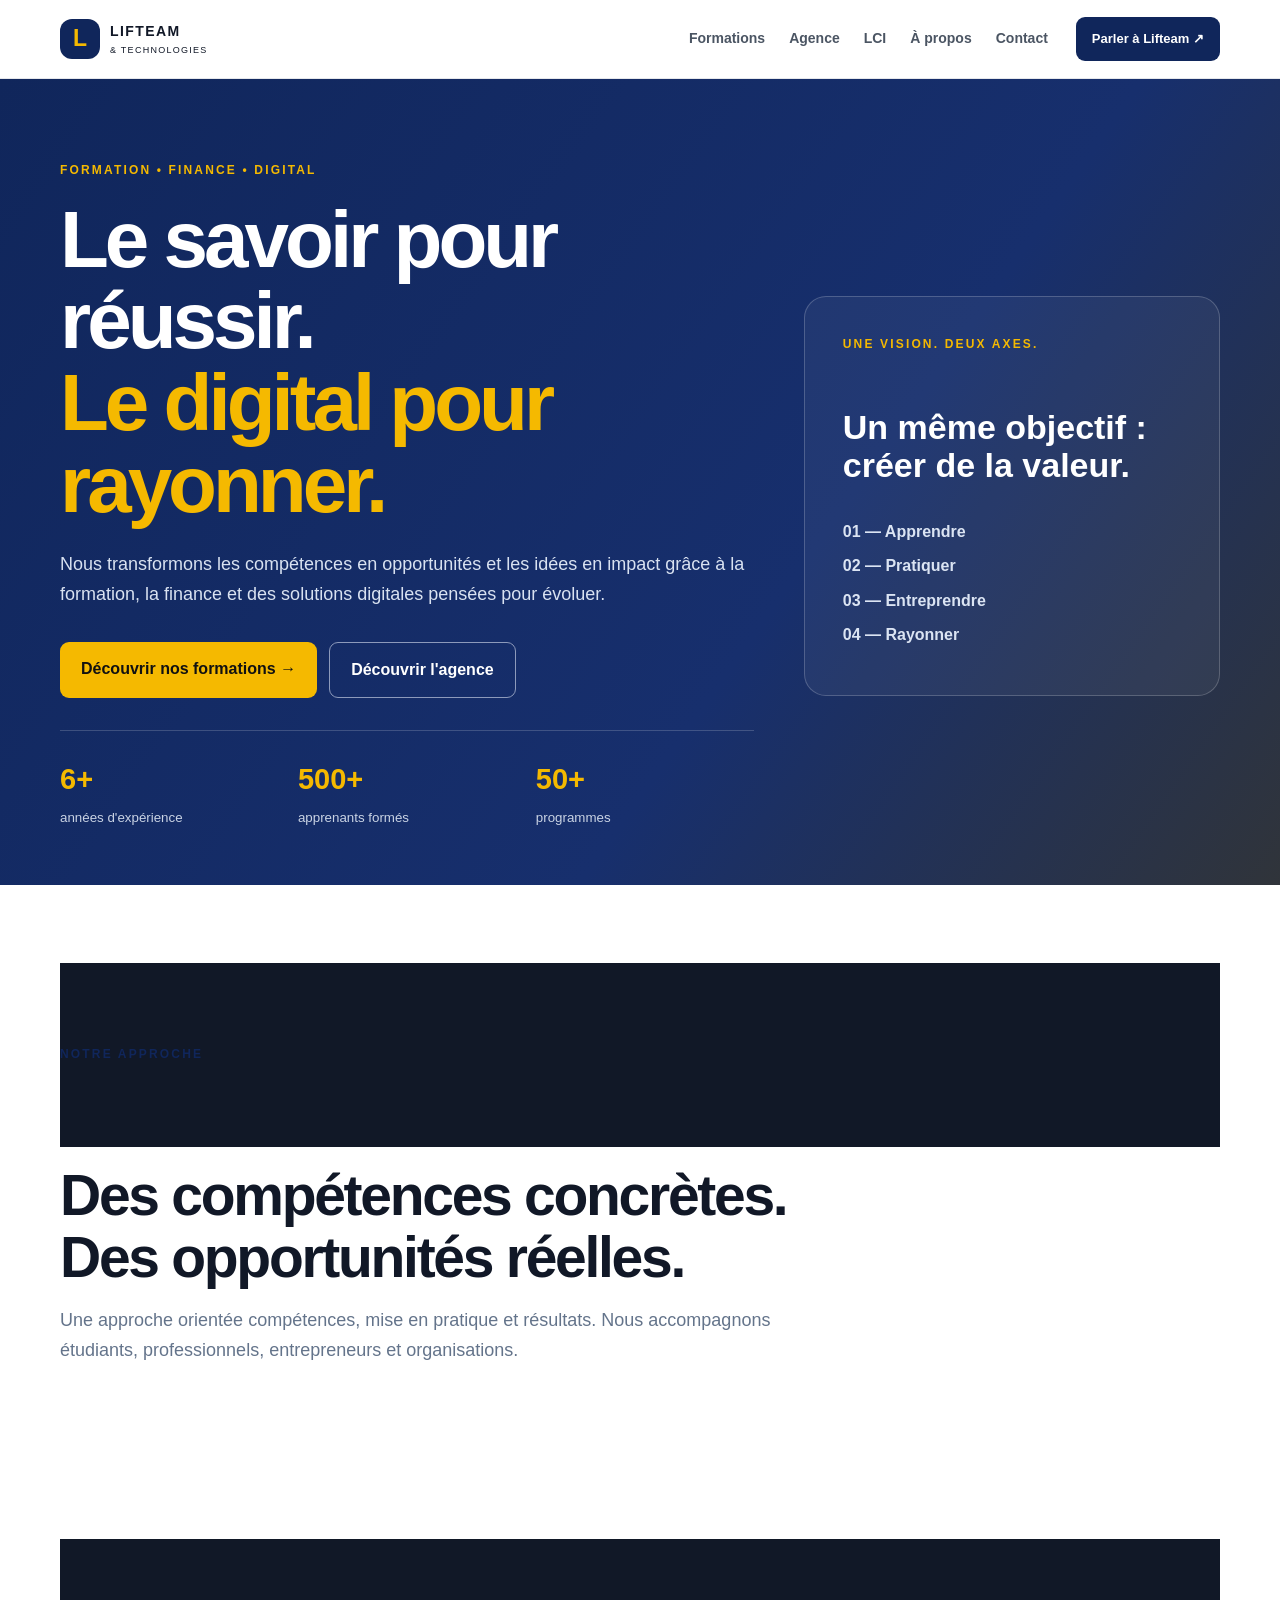
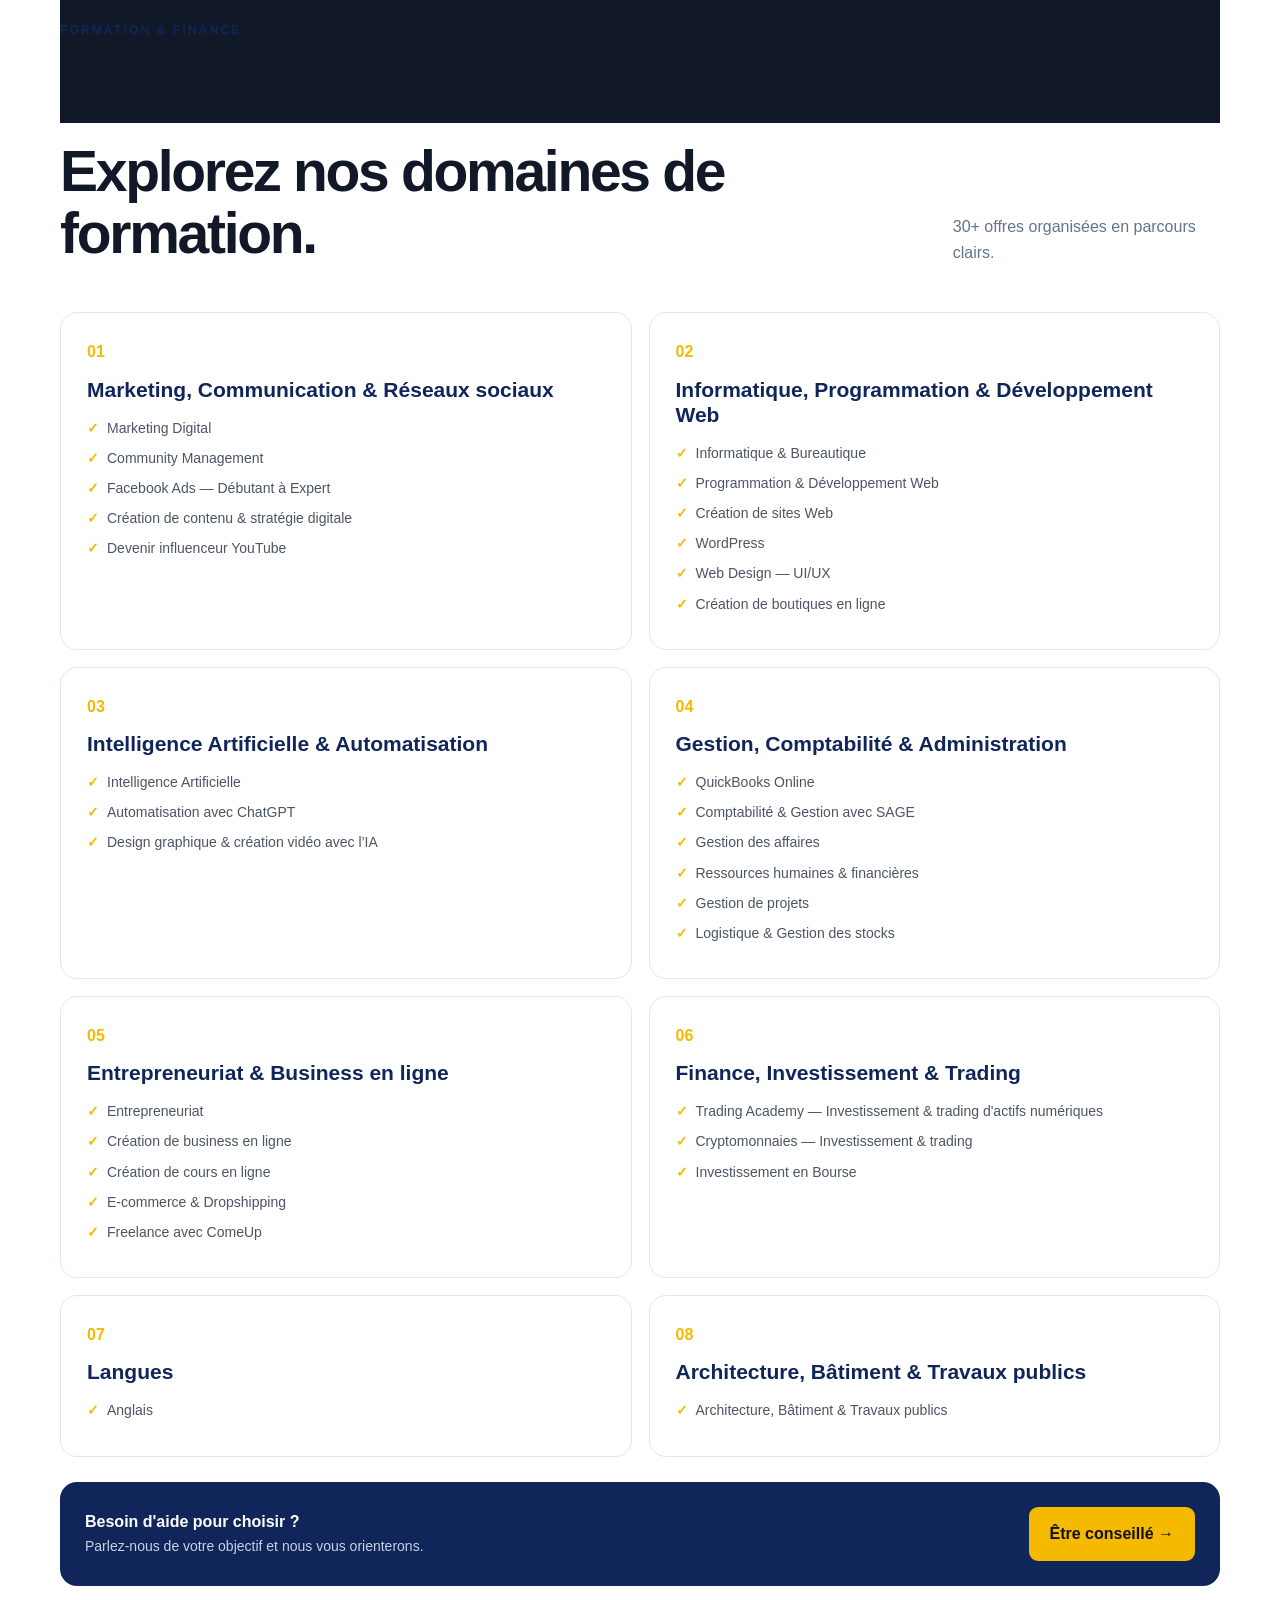
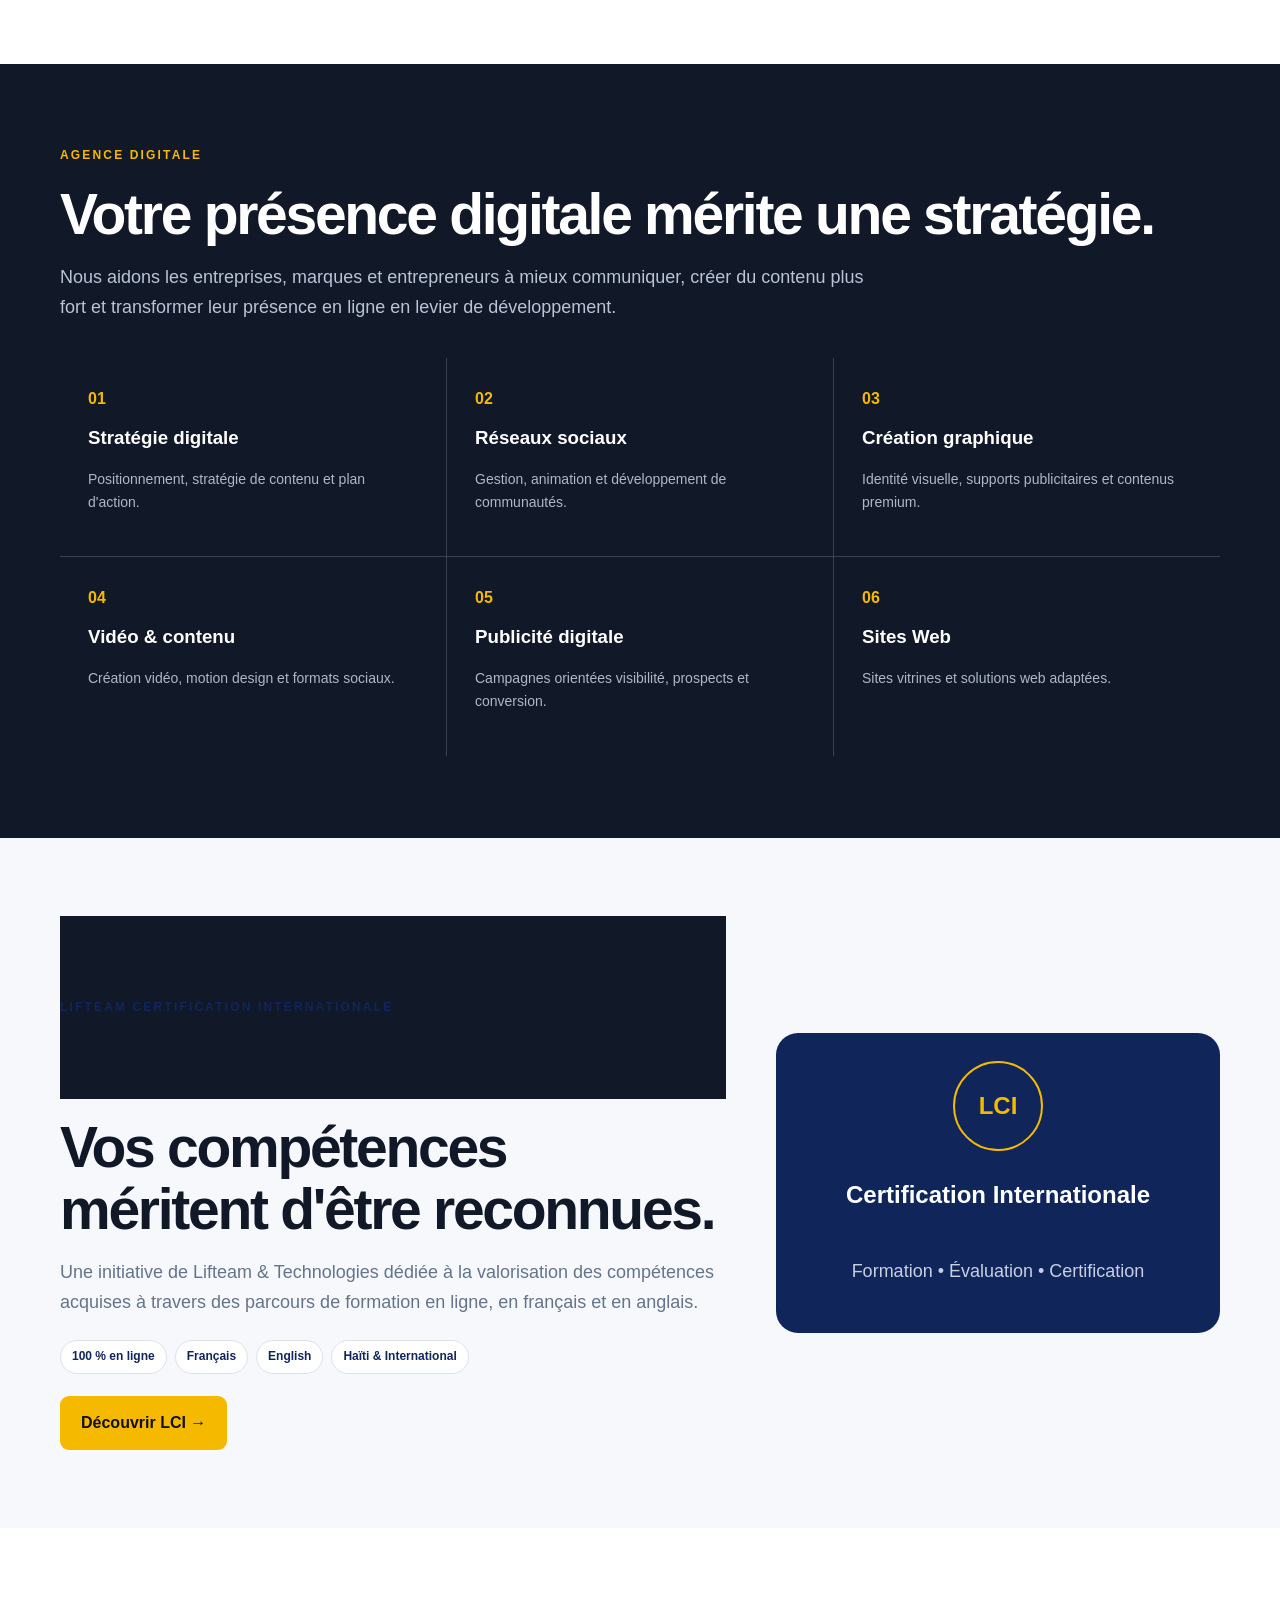
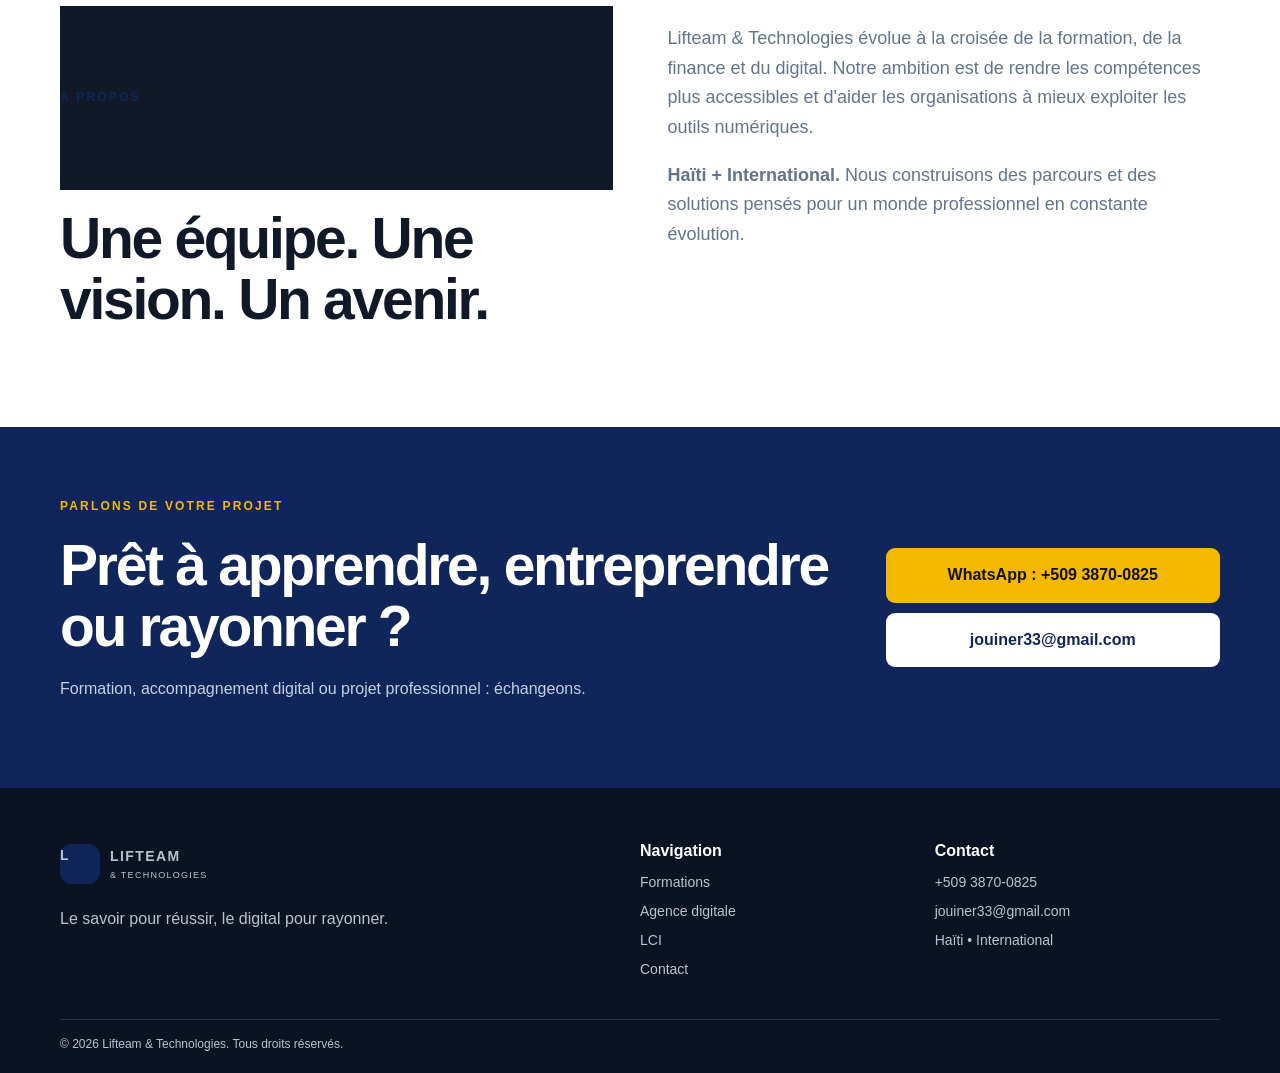
==== index.html @ 8a880126 "Add files via upload" ====
<!doctype html>
<html lang="fr">
<head>
<meta charset="utf-8">
<meta name="viewport" content="width=device-width,initial-scale=1">
<meta name="description" content="Lifteam & Technologies — Formation, Finance et Solutions digitales.">
<title>Lifteam & Technologies | Formation • Finance • Digital</title>
<link rel="stylesheet" href="style.css">
</head>
<body>
<header class="header"><div class="nav wrap">
<a class="brand" href="#home"><span class="logo">L</span><span><b>LIFTEAM</b><small>& TECHNOLOGIES</small></span></a>
<button class="menu" onclick="document.body.classList.toggle('open')">☰</button>
<nav><a href="#formations">Formations</a><a href="#agency">Agence</a><a href="#lci">LCI</a><a href="#about">À propos</a><a href="#contact">Contact</a></nav>
<a class="topbtn" href="https://wa.me/50938700825" target="_blank">Parler à Lifteam ↗</a>
</div></header>

<section id="home" class="hero"><div class="wrap hero-grid">
<div><div class="eyebrow">FORMATION • FINANCE • DIGITAL</div>
<h1>Le savoir pour réussir.<br><span>Le digital pour rayonner.</span></h1>
<p class="lead">Nous transformons les compétences en opportunités et les idées en impact grâce à la formation, la finance et des solutions digitales pensées pour évoluer.</p>
<div class="buttons"><a class="btn gold" href="#formations">Découvrir nos formations →</a><a class="btn outline" href="#agency">Découvrir l'agence</a></div>
<div class="stats"><div><b>6+</b><small>années d'expérience</small></div><div><b>500+</b><small>apprenants formés</small></div><div><b>50+</b><small>programmes</small></div></div>
</div>
<div class="hero-card"><div class="eyebrow">UNE VISION. DEUX AXES.</div><h2>Un même objectif :<br>créer de la valeur.</h2><p>01 — Apprendre</p><p>02 — Pratiquer</p><p>03 — Entreprendre</p><p>04 — Rayonner</p></div>
</div></section>

<section class="intro wrap"><div class="eyebrow dark">NOTRE APPROCHE</div><h2>Des compétences concrètes.<br>Des opportunités réelles.</h2><p>Une approche orientée compétences, mise en pratique et résultats. Nous accompagnons étudiants, professionnels, entrepreneurs et organisations.</p></section>

<section id="formations" class="section"><div class="wrap">
<div class="eyebrow dark">FORMATION & FINANCE</div><div class="head"><h2>Explorez nos domaines de formation.</h2><p>30+ offres organisées en parcours clairs.</p></div>
<div class="grid">
<article><i>01</i><h3>Marketing, Communication & Réseaux sociaux</h3><ul><li>Marketing Digital</li><li>Community Management</li><li>Facebook Ads — Débutant à Expert</li><li>Création de contenu & stratégie digitale</li><li>Devenir influenceur YouTube</li></ul></article>
<article><i>02</i><h3>Informatique, Programmation & Développement Web</h3><ul><li>Informatique & Bureautique</li><li>Programmation & Développement Web</li><li>Création de sites Web</li><li>WordPress</li><li>Web Design — UI/UX</li><li>Création de boutiques en ligne</li></ul></article>
<article><i>03</i><h3>Intelligence Artificielle & Automatisation</h3><ul><li>Intelligence Artificielle</li><li>Automatisation avec ChatGPT</li><li>Design graphique & création vidéo avec l’IA</li></ul></article>
<article><i>04</i><h3>Gestion, Comptabilité & Administration</h3><ul><li>QuickBooks Online</li><li>Comptabilité & Gestion avec SAGE</li><li>Gestion des affaires</li><li>Ressources humaines & financières</li><li>Gestion de projets</li><li>Logistique & Gestion des stocks</li></ul></article>
<article><i>05</i><h3>Entrepreneuriat & Business en ligne</h3><ul><li>Entrepreneuriat</li><li>Création de business en ligne</li><li>Création de cours en ligne</li><li>E-commerce & Dropshipping</li><li>Freelance avec ComeUp</li></ul></article>
<article><i>06</i><h3>Finance, Investissement & Trading</h3><ul><li>Trading Academy — Investissement & trading d'actifs numériques</li><li>Cryptomonnaies — Investissement & trading</li><li>Investissement en Bourse</li></ul></article>
<article><i>07</i><h3>Langues</h3><ul><li>Anglais</li></ul></article>
<article><i>08</i><h3>Architecture, Bâtiment & Travaux publics</h3><ul><li>Architecture, Bâtiment & Travaux publics</li></ul></article>
</div>
<div class="strip"><div><b>Besoin d'aide pour choisir ?</b><span>Parlez-nous de votre objectif et nous vous orienterons.</span></div><a class="btn gold" href="https://wa.me/50938700825" target="_blank">Être conseillé →</a></div>
</div></section>

<section id="agency" class="dark"><div class="wrap"><div class="eyebrow">AGENCE DIGITALE</div><h2>Votre présence digitale mérite une stratégie.</h2><p class="lead2">Nous aidons les entreprises, marques et entrepreneurs à mieux communiquer, créer du contenu plus fort et transformer leur présence en ligne en levier de développement.</p>
<div class="services"><div><i>01</i><h3>Stratégie digitale</h3><p>Positionnement, stratégie de contenu et plan d'action.</p></div><div><i>02</i><h3>Réseaux sociaux</h3><p>Gestion, animation et développement de communautés.</p></div><div><i>03</i><h3>Création graphique</h3><p>Identité visuelle, supports publicitaires et contenus premium.</p></div><div><i>04</i><h3>Vidéo & contenu</h3><p>Création vidéo, motion design et formats sociaux.</p></div><div><i>05</i><h3>Publicité digitale</h3><p>Campagnes orientées visibilité, prospects et conversion.</p></div><div><i>06</i><h3>Sites Web</h3><p>Sites vitrines et solutions web adaptées.</p></div></div></div></section>

<section id="lci" class="lci"><div class="wrap lci-grid"><div><div class="eyebrow dark">LIFTEAM CERTIFICATION INTERNATIONALE</div><h2>Vos compétences méritent d'être reconnues.</h2><p>Une initiative de Lifteam & Technologies dédiée à la valorisation des compétences acquises à travers des parcours de formation en ligne, en français et en anglais.</p><div class="tags"><span>100 % en ligne</span><span>Français</span><span>English</span><span>Haïti & International</span></div><a class="btn gold" href="https://wa.me/50938700825" target="_blank">Découvrir LCI →</a></div><div class="sealbox"><div class="seal">LCI</div><h3>Certification Internationale</h3><p>Formation • Évaluation • Certification</p></div></div></section>

<section id="about" class="section"><div class="wrap about"><div><div class="eyebrow dark">À PROPOS</div><h2>Une équipe. Une vision. Un avenir.</h2></div><div><p>Lifteam & Technologies évolue à la croisée de la formation, de la finance et du digital. Notre ambition est de rendre les compétences plus accessibles et d'aider les organisations à mieux exploiter les outils numériques.</p><p><b>Haïti + International.</b> Nous construisons des parcours et des solutions pensés pour un monde professionnel en constante évolution.</p></div></div></section>

<section id="contact" class="contact"><div class="wrap contact-grid"><div><div class="eyebrow">PARLONS DE VOTRE PROJET</div><h2>Prêt à apprendre, entreprendre ou rayonner ?</h2><p>Formation, accompagnement digital ou projet professionnel : échangeons.</p></div><div><a class="btn gold full" href="https://wa.me/50938700825" target="_blank">WhatsApp : +509 3870-0825</a><a class="btn light full" href="mailto:jouiner33@gmail.com">jouiner33@gmail.com</a></div></div></section>

<footer><div class="wrap foot"><div><div class="brand"><span class="logo">L</span><span><b>LIFTEAM</b><small>& TECHNOLOGIES</small></span></div><p>Le savoir pour réussir, le digital pour rayonner.</p></div><div><b>Navigation</b><a href="#formations">Formations</a><a href="#agency">Agence digitale</a><a href="#lci">LCI</a><a href="#contact">Contact</a></div><div><b>Contact</b><a href="https://wa.me/50938700825">+509 3870-0825</a><a href="mailto:jouiner33@gmail.com">jouiner33@gmail.com</a><span>Haïti • International</span></div></div><div class="copy wrap">© 2026 Lifteam & Technologies. Tous droits réservés.</div></footer>
<script src="script.js"></script>
</body></html>
---- style.css ----
*{box-sizing:border-box}html{scroll-behavior:smooth}body{margin:0;font-family:Inter,Arial,sans-serif;color:#111827;line-height:1.65}.wrap{width:min(1160px,92%);margin:auto}.header{position:sticky;top:0;z-index:10;background:#fff;border-bottom:1px solid #e5e7eb}.nav{height:78px;display:flex;align-items:center;gap:28px}.brand{display:flex;align-items:center;gap:10px;text-decoration:none;color:#111827}.logo{display:grid;place-items:center;width:40px;height:40px;background:#10265b;color:#f5b900;border-radius:12px;font-size:23px;font-weight:900}.brand b{display:block;letter-spacing:.1em;font-size:14px}.brand small{display:block;font-size:9px;letter-spacing:.14em}.nav nav{margin-left:auto;display:flex;gap:24px}.nav nav a{color:#4b5563;text-decoration:none;font-weight:700;font-size:14px}.topbtn{background:#10265b;color:white;text-decoration:none;padding:11px 16px;border-radius:9px;font-weight:800;font-size:13px}.menu{display:none;margin-left:auto;background:none;border:0;font-size:25px}.hero{background:linear-gradient(125deg,#10265b,#172f6d 62%,#30343a);color:white;padding:82px 0 55px}.hero-grid{display:grid;grid-template-columns:1.25fr .75fr;gap:50px;align-items:center}.eyebrow{color:#f5b900;font-size:12px;font-weight:900;letter-spacing:.18em;margin-bottom:18px}.eyebrow.dark{color:#10265b}.hero h1{font-size:clamp(45px,7vw,80px);line-height:1.02;letter-spacing:-.05em;margin:0 0 25px}.hero h1 span{color:#f5b900}.lead{font-size:18px;color:#d9e2f1;max-width:700px}.buttons{display:flex;gap:12px;flex-wrap:wrap;margin:32px 0}.btn{display:inline-block;text-decoration:none;padding:14px 21px;border-radius:9px;font-weight:900}.gold{background:#f5b900;color:#111}.outline{border:1px solid #8d9abb;color:#fff}.stats{display:grid;grid-template-columns:repeat(3,1fr);gap:20px;border-top:1px solid #ffffff2d;padding-top:25px;margin-top:30px}.stats b{display:block;color:#f5b900;font-size:29px}.stats small{color:#c9d3e4}.hero-card{border:1px solid #ffffff33;border-radius:22px;padding:38px;background:#ffffff0d}.hero-card h2{font-size:34px;line-height:1.1;margin:55px 0 35px}.hero-card p{margin:8px 0;color:#dbe4f3;font-weight:700}.intro{padding:78px 0}.intro h2,.section h2,.dark h2,.lci h2,.contact h2{font-size:clamp(34px,5vw,57px);line-height:1.08;letter-spacing:-.04em;margin:0 0 18px}.intro>p:last-child{max-width:730px;color:#64748b;font-size:18px}.section{padding:78px 0}.head{display:flex;justify-content:space-between;gap:30px;align-items:end;margin-bottom:30px}.head p{color:#64748b;max-width:320px}.grid{display:grid;grid-template-columns:repeat(2,1fr);gap:17px}.grid article{border:1px solid #e2e7ef;border-radius:17px;padding:26px;background:#fff}.grid article:hover{box-shadow:0 12px 30px #10265b12}.grid i,.services i{font-style:normal;color:#f5b900;font-weight:900}.grid h3{color:#10265b;font-size:21px;line-height:1.2;margin:11px 0 15px}.grid ul{list-style:none;padding:0;margin:0;color:#4b5563;font-size:14px}.grid li{margin:7px 0}.grid li:before{content:"✓";color:#f5b900;font-weight:900;margin-right:8px}.strip{margin-top:25px;background:#10265b;color:#fff;border-radius:17px;padding:25px;display:flex;justify-content:space-between;align-items:center;gap:20px}.strip b,.strip span{display:block}.strip span{color:#c8d2e2;font-size:14px}.dark{background:#111827;color:#fff;padding:82px 0}.lead2{color:#b9c4d5;font-size:18px;max-width:820px}.services{display:grid;grid-template-columns:repeat(3,1fr);gap:1px;background:#374151;margin-top:35px}.services div{background:#111827;padding:28px;min-height:170px}.services h3{margin:11px 0 5px}.services p{color:#aeb8c8;font-size:14px}.lci{background:#f6f8fb;padding:78px 0}.lci-grid{display:grid;grid-template-columns:1.2fr .8fr;gap:50px;align-items:center}.lci p{color:#64748b;font-size:18px}.tags{display:flex;flex-wrap:wrap;gap:8px;margin:22px 0}.tags span{background:#fff;border:1px solid #dce2ec;border-radius:99px;padding:6px 11px;font-size:12px;font-weight:800;color:#10265b}.sealbox{background:#10265b;color:#fff;border-radius:22px;min-height:300px;display:grid;place-content:center;text-align:center;padding:25px}.seal{width:90px;height:90px;border:2px solid #f5b900;border-radius:50%;display:grid;place-items:center;color:#f5b900;font-weight:900;font-size:24px;margin:auto}.sealbox h3{font-size:24px}.sealbox p{color:#c7d0e0}.about{display:grid;grid-template-columns:1fr 1fr;gap:55px}.about p{color:#64748b;font-size:18px}.contact{background:#10265b;color:#fff;padding:70px 0}.contact-grid{display:grid;grid-template-columns:1.4fr .6fr;gap:45px;align-items:center}.contact p{color:#c7d0e0}.full{width:100%;text-align:center;margin:5px 0}.light{background:#fff;color:#10265b}.contact h2{max-width:800px}footer{background:#0b1223;color:#b8c2d2;padding:50px 0 18px}.foot{display:grid;grid-template-columns:1.5fr .7fr .8fr;gap:45px}.foot a,.foot span{display:block;color:#b8c2d2;text-decoration:none;font-size:14px;margin:6px 0}.foot>div>b{color:#fff}.foot .brand{color:#fff;margin-bottom:12px}.copy{border-top:1px solid #26324c;margin-top:32px;padding-top:15px;font-size:12px}@media(max-width:850px){.nav nav,.topbtn{display:none}.menu{display:block}.hero-grid,.lci-grid,.about,.contact-grid{grid-template-columns:1fr}.grid{grid-template-columns:1fr}.services{grid-template-columns:1fr 1fr}.head{display:block}.head p{margin-top:10px}.strip{align-items:flex-start;flex-direction:column}.foot{grid-template-columns:1fr 1fr}}@media(max-width:560px){.hero{padding-top:55px}.hero h1{font-size:47px}.stats{gap:10px}.stats b{font-size:24px}.hero-card{padding:26px}.services{grid-template-columns:1fr}.foot{grid-template-columns:1fr}.intro,.section,.dark,.lci{padding:60px 0}}
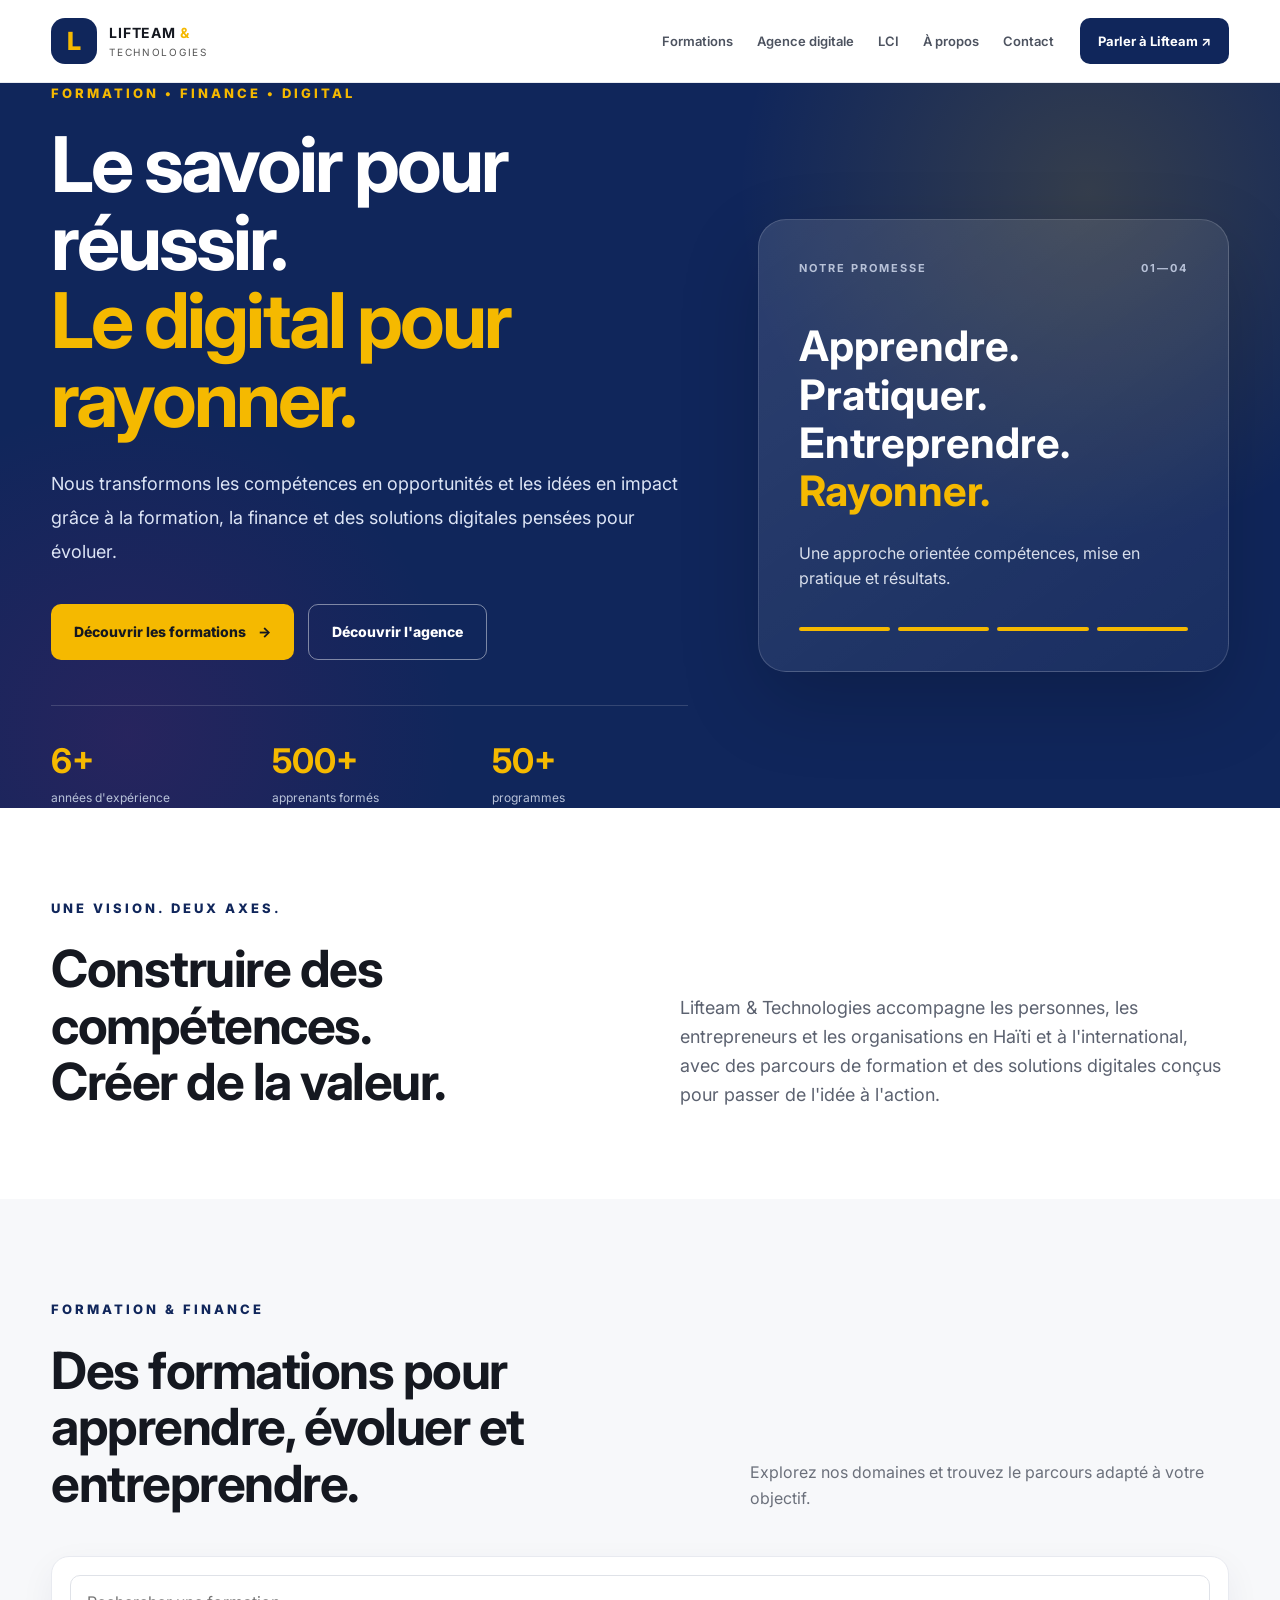
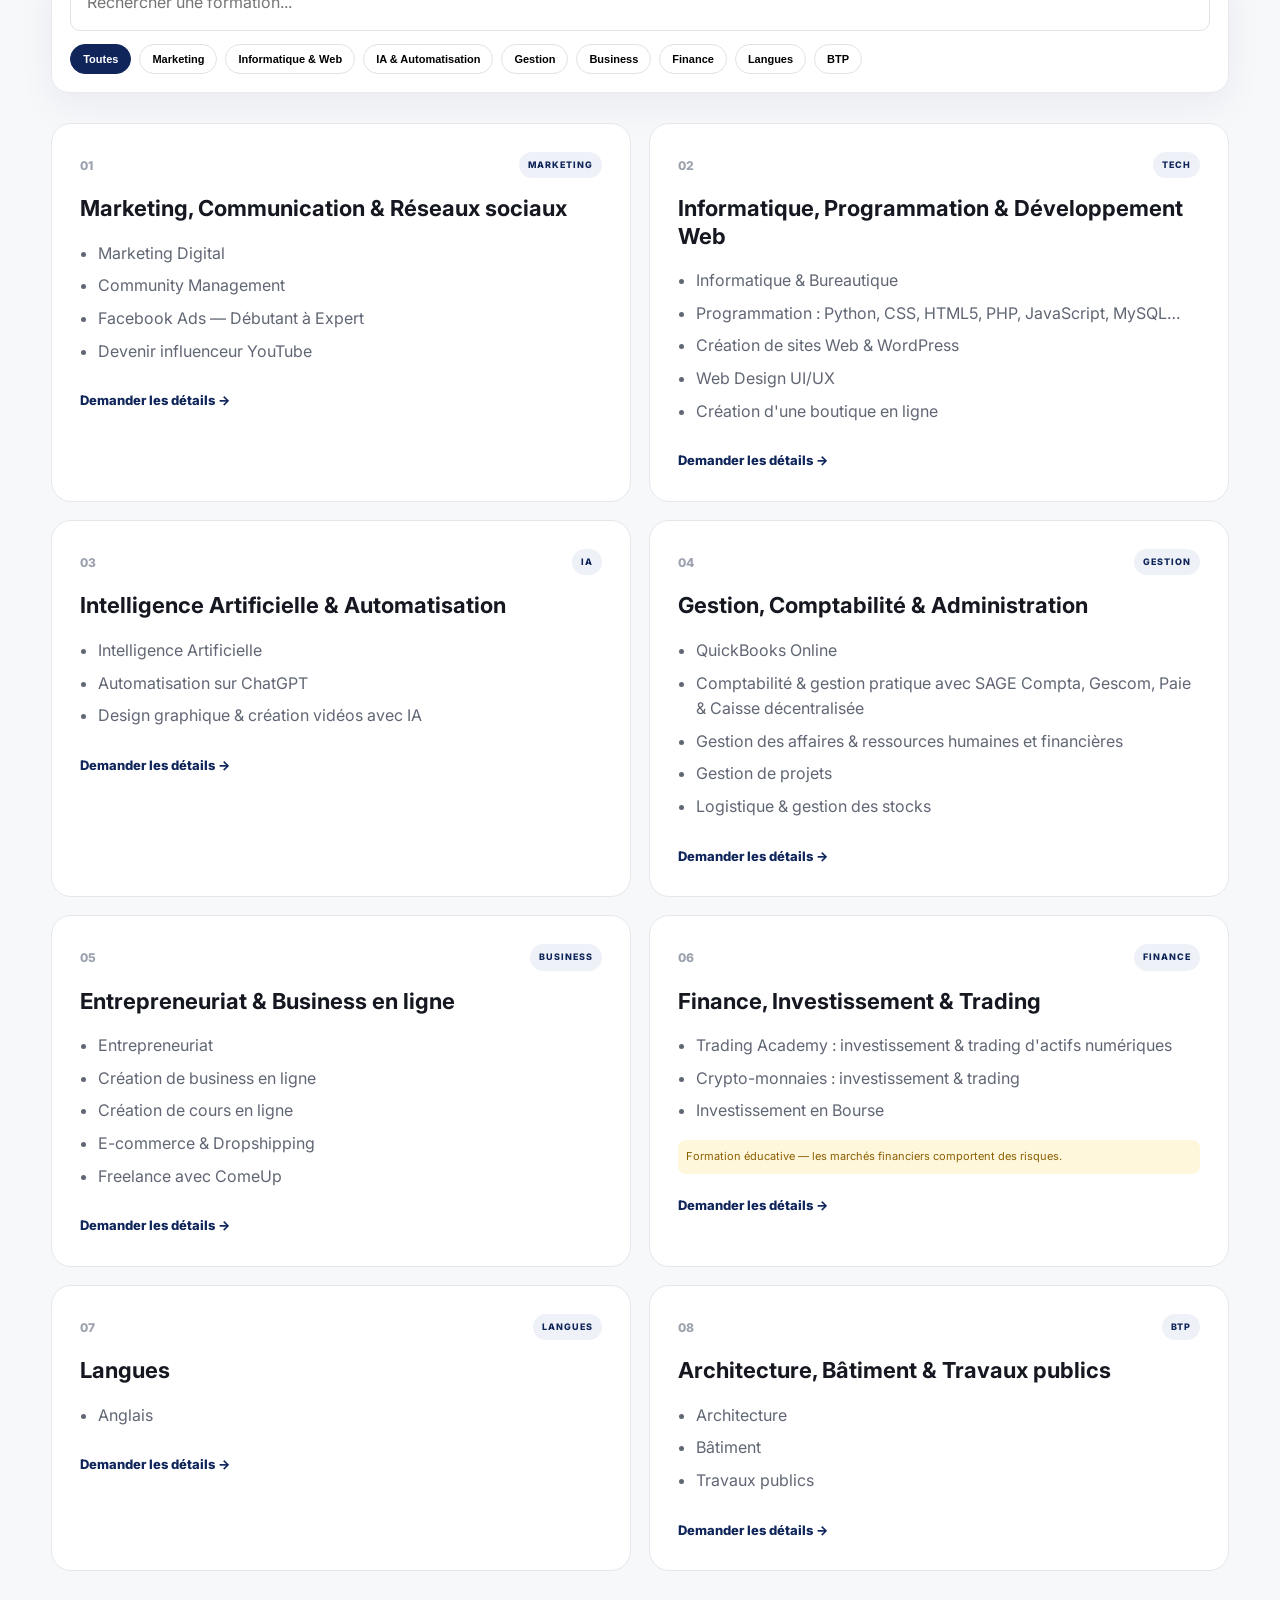
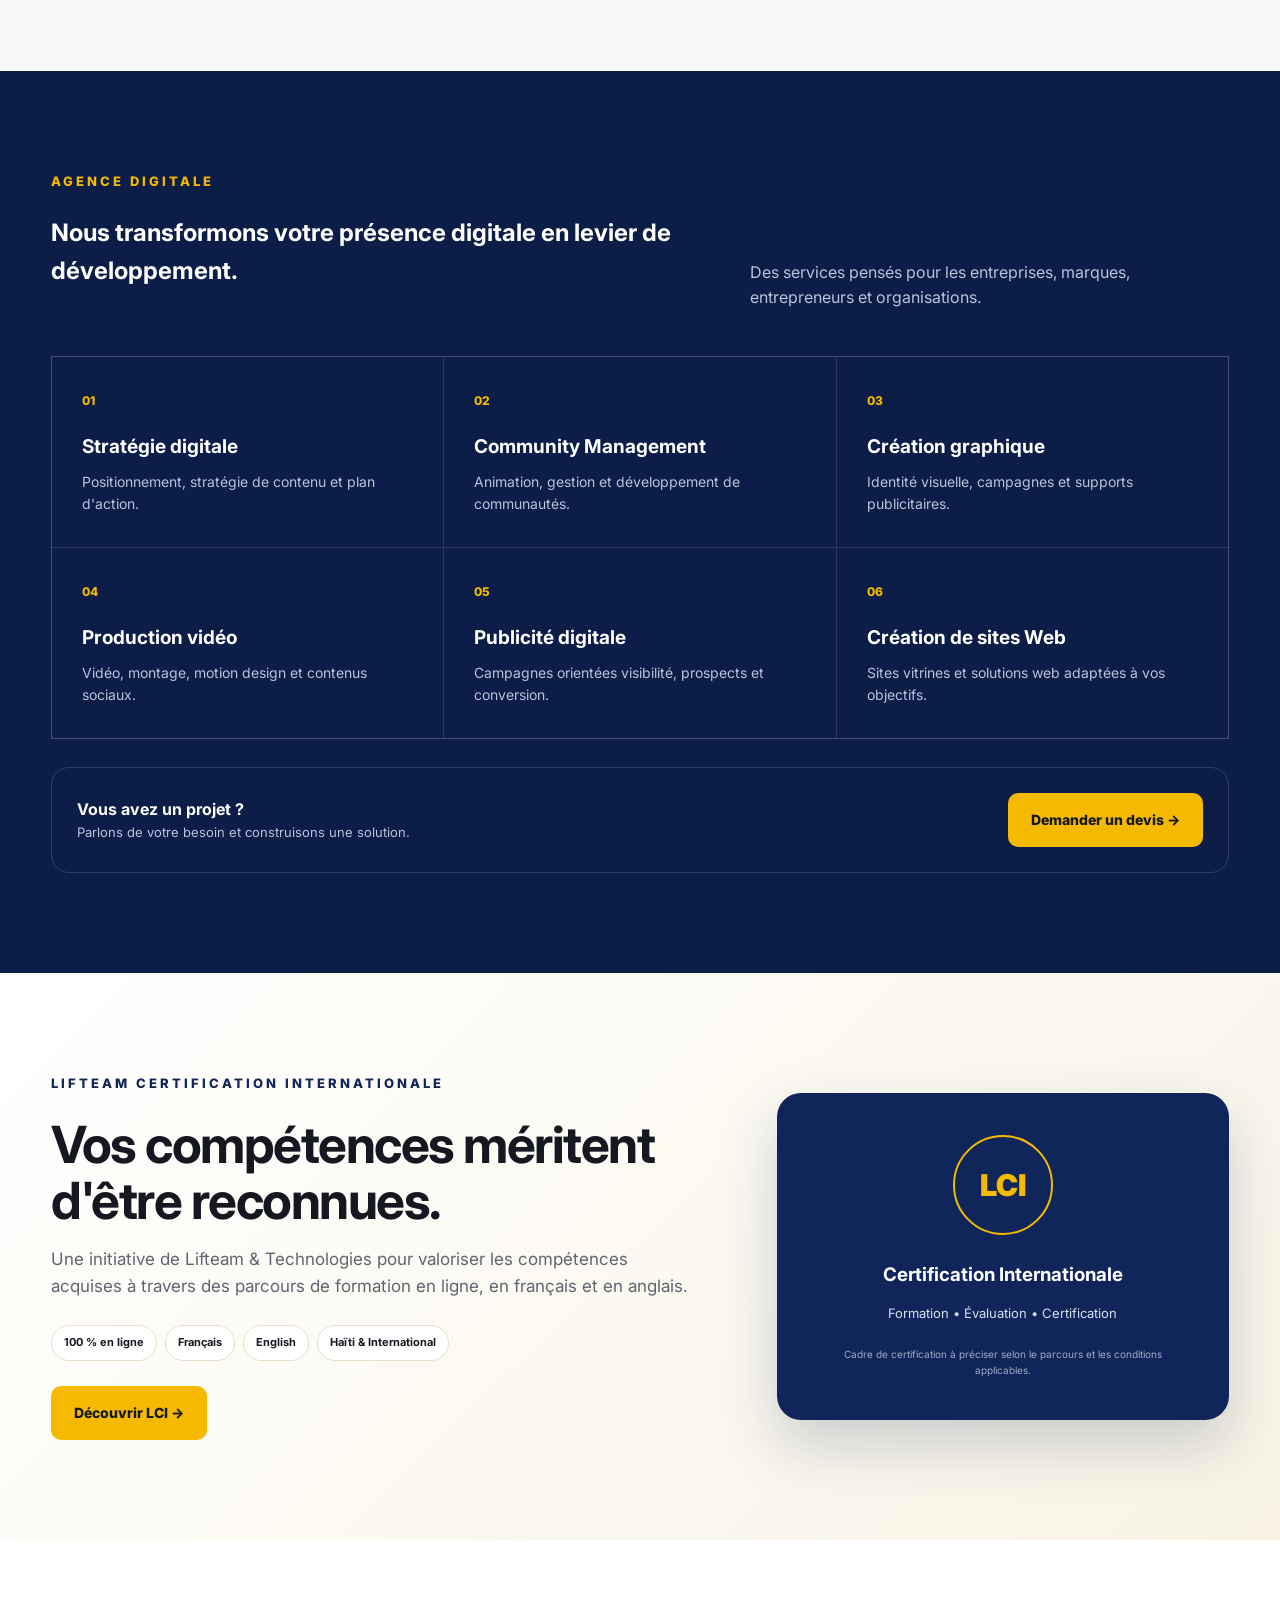
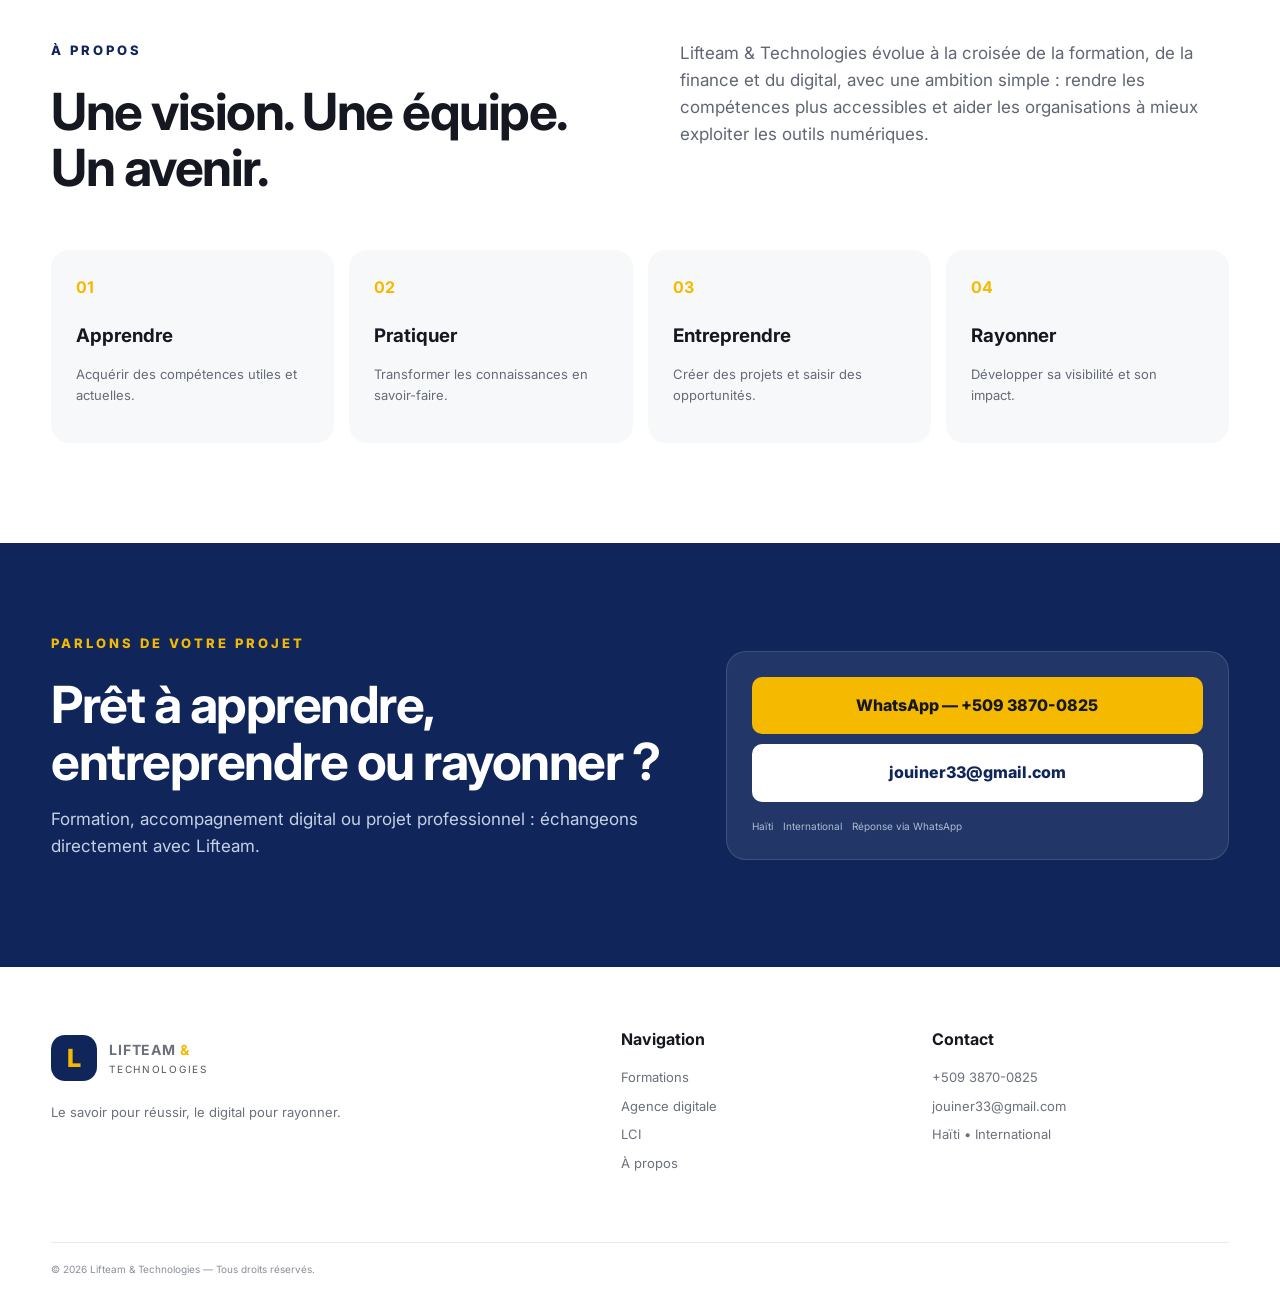
==== commit 93385d11: "Add files via upload" ====
--- a/index.html
+++ b/index.html
@@ -3,54 +3,199 @@
 <head>
 <meta charset="utf-8">
 <meta name="viewport" content="width=device-width,initial-scale=1">
-<meta name="description" content="Lifteam & Technologies — Formation, Finance et Solutions digitales.">
-<title>Lifteam & Technologies | Formation • Finance • Digital</title>
+<meta name="description" content="Lifteam & Technologies — Formation, Finance, Agence Digitale et Certification.">
+<title>Lifteam & Technologies | Le savoir pour réussir, le digital pour rayonner.</title>
+<link rel="preconnect" href="https://fonts.googleapis.com">
+<link rel="preconnect" href="https://fonts.gstatic.com" crossorigin>
+<link href="https://fonts.googleapis.com/css2?family=Inter:wght@400;500;600;700;800&display=swap" rel="stylesheet">
 <link rel="stylesheet" href="style.css">
 </head>
 <body>
-<header class="header"><div class="nav wrap">
-<a class="brand" href="#home"><span class="logo">L</span><span><b>LIFTEAM</b><small>& TECHNOLOGIES</small></span></a>
-<button class="menu" onclick="document.body.classList.toggle('open')">☰</button>
-<nav><a href="#formations">Formations</a><a href="#agency">Agence</a><a href="#lci">LCI</a><a href="#about">À propos</a><a href="#contact">Contact</a></nav>
-<a class="topbtn" href="https://wa.me/50938700825" target="_blank">Parler à Lifteam ↗</a>
-</div></header>
-
-<section id="home" class="hero"><div class="wrap hero-grid">
-<div><div class="eyebrow">FORMATION • FINANCE • DIGITAL</div>
-<h1>Le savoir pour réussir.<br><span>Le digital pour rayonner.</span></h1>
-<p class="lead">Nous transformons les compétences en opportunités et les idées en impact grâce à la formation, la finance et des solutions digitales pensées pour évoluer.</p>
-<div class="buttons"><a class="btn gold" href="#formations">Découvrir nos formations →</a><a class="btn outline" href="#agency">Découvrir l'agence</a></div>
-<div class="stats"><div><b>6+</b><small>années d'expérience</small></div><div><b>500+</b><small>apprenants formés</small></div><div><b>50+</b><small>programmes</small></div></div>
-</div>
-<div class="hero-card"><div class="eyebrow">UNE VISION. DEUX AXES.</div><h2>Un même objectif :<br>créer de la valeur.</h2><p>01 — Apprendre</p><p>02 — Pratiquer</p><p>03 — Entreprendre</p><p>04 — Rayonner</p></div>
-</div></section>
-
-<section class="intro wrap"><div class="eyebrow dark">NOTRE APPROCHE</div><h2>Des compétences concrètes.<br>Des opportunités réelles.</h2><p>Une approche orientée compétences, mise en pratique et résultats. Nous accompagnons étudiants, professionnels, entrepreneurs et organisations.</p></section>
-
-<section id="formations" class="section"><div class="wrap">
-<div class="eyebrow dark">FORMATION & FINANCE</div><div class="head"><h2>Explorez nos domaines de formation.</h2><p>30+ offres organisées en parcours clairs.</p></div>
-<div class="grid">
-<article><i>01</i><h3>Marketing, Communication & Réseaux sociaux</h3><ul><li>Marketing Digital</li><li>Community Management</li><li>Facebook Ads — Débutant à Expert</li><li>Création de contenu & stratégie digitale</li><li>Devenir influenceur YouTube</li></ul></article>
-<article><i>02</i><h3>Informatique, Programmation & Développement Web</h3><ul><li>Informatique & Bureautique</li><li>Programmation & Développement Web</li><li>Création de sites Web</li><li>WordPress</li><li>Web Design — UI/UX</li><li>Création de boutiques en ligne</li></ul></article>
-<article><i>03</i><h3>Intelligence Artificielle & Automatisation</h3><ul><li>Intelligence Artificielle</li><li>Automatisation avec ChatGPT</li><li>Design graphique & création vidéo avec l’IA</li></ul></article>
-<article><i>04</i><h3>Gestion, Comptabilité & Administration</h3><ul><li>QuickBooks Online</li><li>Comptabilité & Gestion avec SAGE</li><li>Gestion des affaires</li><li>Ressources humaines & financières</li><li>Gestion de projets</li><li>Logistique & Gestion des stocks</li></ul></article>
-<article><i>05</i><h3>Entrepreneuriat & Business en ligne</h3><ul><li>Entrepreneuriat</li><li>Création de business en ligne</li><li>Création de cours en ligne</li><li>E-commerce & Dropshipping</li><li>Freelance avec ComeUp</li></ul></article>
-<article><i>06</i><h3>Finance, Investissement & Trading</h3><ul><li>Trading Academy — Investissement & trading d'actifs numériques</li><li>Cryptomonnaies — Investissement & trading</li><li>Investissement en Bourse</li></ul></article>
-<article><i>07</i><h3>Langues</h3><ul><li>Anglais</li></ul></article>
-<article><i>08</i><h3>Architecture, Bâtiment & Travaux publics</h3><ul><li>Architecture, Bâtiment & Travaux publics</li></ul></article>
-</div>
-<div class="strip"><div><b>Besoin d'aide pour choisir ?</b><span>Parlez-nous de votre objectif et nous vous orienterons.</span></div><a class="btn gold" href="https://wa.me/50938700825" target="_blank">Être conseillé →</a></div>
-</div></section>
-
-<section id="agency" class="dark"><div class="wrap"><div class="eyebrow">AGENCE DIGITALE</div><h2>Votre présence digitale mérite une stratégie.</h2><p class="lead2">Nous aidons les entreprises, marques et entrepreneurs à mieux communiquer, créer du contenu plus fort et transformer leur présence en ligne en levier de développement.</p>
-<div class="services"><div><i>01</i><h3>Stratégie digitale</h3><p>Positionnement, stratégie de contenu et plan d'action.</p></div><div><i>02</i><h3>Réseaux sociaux</h3><p>Gestion, animation et développement de communautés.</p></div><div><i>03</i><h3>Création graphique</h3><p>Identité visuelle, supports publicitaires et contenus premium.</p></div><div><i>04</i><h3>Vidéo & contenu</h3><p>Création vidéo, motion design et formats sociaux.</p></div><div><i>05</i><h3>Publicité digitale</h3><p>Campagnes orientées visibilité, prospects et conversion.</p></div><div><i>06</i><h3>Sites Web</h3><p>Sites vitrines et solutions web adaptées.</p></div></div></div></section>
-
-<section id="lci" class="lci"><div class="wrap lci-grid"><div><div class="eyebrow dark">LIFTEAM CERTIFICATION INTERNATIONALE</div><h2>Vos compétences méritent d'être reconnues.</h2><p>Une initiative de Lifteam & Technologies dédiée à la valorisation des compétences acquises à travers des parcours de formation en ligne, en français et en anglais.</p><div class="tags"><span>100 % en ligne</span><span>Français</span><span>English</span><span>Haïti & International</span></div><a class="btn gold" href="https://wa.me/50938700825" target="_blank">Découvrir LCI →</a></div><div class="sealbox"><div class="seal">LCI</div><h3>Certification Internationale</h3><p>Formation • Évaluation • Certification</p></div></div></section>
-
-<section id="about" class="section"><div class="wrap about"><div><div class="eyebrow dark">À PROPOS</div><h2>Une équipe. Une vision. Un avenir.</h2></div><div><p>Lifteam & Technologies évolue à la croisée de la formation, de la finance et du digital. Notre ambition est de rendre les compétences plus accessibles et d'aider les organisations à mieux exploiter les outils numériques.</p><p><b>Haïti + International.</b> Nous construisons des parcours et des solutions pensés pour un monde professionnel en constante évolution.</p></div></div></section>
-
-<section id="contact" class="contact"><div class="wrap contact-grid"><div><div class="eyebrow">PARLONS DE VOTRE PROJET</div><h2>Prêt à apprendre, entreprendre ou rayonner ?</h2><p>Formation, accompagnement digital ou projet professionnel : échangeons.</p></div><div><a class="btn gold full" href="https://wa.me/50938700825" target="_blank">WhatsApp : +509 3870-0825</a><a class="btn light full" href="mailto:jouiner33@gmail.com">jouiner33@gmail.com</a></div></div></section>
-
-<footer><div class="wrap foot"><div><div class="brand"><span class="logo">L</span><span><b>LIFTEAM</b><small>& TECHNOLOGIES</small></span></div><p>Le savoir pour réussir, le digital pour rayonner.</p></div><div><b>Navigation</b><a href="#formations">Formations</a><a href="#agency">Agence digitale</a><a href="#lci">LCI</a><a href="#contact">Contact</a></div><div><b>Contact</b><a href="https://wa.me/50938700825">+509 3870-0825</a><a href="mailto:jouiner33@gmail.com">jouiner33@gmail.com</a><span>Haïti • International</span></div></div><div class="copy wrap">© 2026 Lifteam & Technologies. Tous droits réservés.</div></footer>
+<header class="header" id="top">
+  <div class="wrap nav">
+    <a class="brand" href="#home" aria-label="Lifteam & Technologies">
+      <span class="logo">L</span>
+      <span><b>LIFTEAM <em>&</em></b><small>TECHNOLOGIES</small></span>
+    </a>
+    <button class="menu" aria-label="Ouvrir le menu" aria-expanded="false">☰</button>
+    <nav class="navlinks">
+      <a href="#formations">Formations</a>
+      <a href="#agency">Agence digitale</a>
+      <a href="#lci">LCI</a>
+      <a href="#about">À propos</a>
+      <a href="#contact">Contact</a>
+    </nav>
+    <a class="topbtn" href="https://wa.me/50938700825" target="_blank" rel="noopener">Parler à Lifteam ↗</a>
+  </div>
+</header>
+
+<main>
+<section id="home" class="hero">
+  <div class="hero-glow"></div>
+  <div class="wrap hero-grid">
+    <div class="hero-copy">
+      <div class="eyebrow">FORMATION • FINANCE • DIGITAL</div>
+      <h1>Le savoir pour réussir.<br><span>Le digital pour rayonner.</span></h1>
+      <p class="lead">Nous transformons les compétences en opportunités et les idées en impact grâce à la formation, la finance et des solutions digitales pensées pour évoluer.</p>
+      <div class="buttons">
+        <a class="btn gold" href="#formations">Découvrir les formations <span>→</span></a>
+        <a class="btn outline" href="#agency">Découvrir l'agence</a>
+      </div>
+      <div class="trust-row">
+        <div><strong>6+</strong><span>années d'expérience</span></div>
+        <div><strong>500+</strong><span>apprenants formés</span></div>
+        <div><strong>50+</strong><span>programmes</span></div>
+      </div>
+    </div>
+    <div class="hero-panel">
+      <div class="panel-top"><span>NOTRE PROMESSE</span><span>01—04</span></div>
+      <h2>Apprendre.<br>Pratiquer.<br>Entreprendre.<br><span>Rayonner.</span></h2>
+      <p>Une approche orientée compétences, mise en pratique et résultats.</p>
+      <div class="mini-line"><span></span><span></span><span></span><span></span></div>
+    </div>
+  </div>
+</section>
+
+<section class="statement">
+  <div class="wrap statement-grid">
+    <div><div class="eyebrow dark">UNE VISION. DEUX AXES.</div><h2>Construire des compétences.<br>Créer de la valeur.</h2></div>
+    <p>Lifteam & Technologies accompagne les personnes, les entrepreneurs et les organisations en Haïti et à l'international, avec des parcours de formation et des solutions digitales conçus pour passer de l'idée à l'action.</p>
+  </div>
+</section>
+
+<section id="formations" class="section">
+<div class="wrap">
+  <div class="section-head">
+    <div><div class="eyebrow dark">FORMATION & FINANCE</div><h2>Des formations pour apprendre, évoluer et entreprendre.</h2></div>
+    <p>Explorez nos domaines et trouvez le parcours adapté à votre objectif.</p>
+  </div>
+  <div class="filterbar">
+    <input id="courseSearch" type="search" placeholder="Rechercher une formation..." aria-label="Rechercher une formation">
+    <div class="chips" id="categoryChips">
+      <button class="chip active" data-cat="all">Toutes</button>
+      <button class="chip" data-cat="marketing">Marketing</button>
+      <button class="chip" data-cat="tech">Informatique & Web</button>
+      <button class="chip" data-cat="ia">IA & Automatisation</button>
+      <button class="chip" data-cat="gestion">Gestion</button>
+      <button class="chip" data-cat="business">Business</button>
+      <button class="chip" data-cat="finance">Finance</button>
+      <button class="chip" data-cat="langues">Langues</button>
+      <button class="chip" data-cat="btp">BTP</button>
+    </div>
+  </div>
+
+  <div class="course-grid" id="courseGrid">
+    <article class="course-card" data-cat="marketing" data-title="Marketing Digital Community Management Facebook Ads Devenir influenceur YouTube">
+      <span class="num">01</span><span class="tag">MARKETING</span><h3>Marketing, Communication & Réseaux sociaux</h3>
+      <ul><li>Marketing Digital</li><li>Community Management</li><li>Facebook Ads — Débutant à Expert</li><li>Devenir influenceur YouTube</li></ul>
+      <a href="https://wa.me/50938700825?text=Bonjour%20Lifteam%2C%20je%20souhaite%20en%20savoir%20plus%20sur%20les%20formations%20Marketing." target="_blank" rel="noopener">Demander les détails →</a>
+    </article>
+
+    <article class="course-card" data-cat="tech" data-title="Informatique Bureautique Programmation développement web HTML CSS Python PHP JavaScript MySQL Création site web WordPress Web design UI UX boutique en ligne">
+      <span class="num">02</span><span class="tag">TECH</span><h3>Informatique, Programmation & Développement Web</h3>
+      <ul><li>Informatique & Bureautique</li><li>Programmation : Python, CSS, HTML5, PHP, JavaScript, MySQL…</li><li>Création de sites Web & WordPress</li><li>Web Design UI/UX</li><li>Création d'une boutique en ligne</li></ul>
+      <a href="https://wa.me/50938700825?text=Bonjour%20Lifteam%2C%20je%20souhaite%20en%20savoir%20plus%20sur%20les%20formations%20Informatique%20et%20Web." target="_blank" rel="noopener">Demander les détails →</a>
+    </article>
+
+    <article class="course-card" data-cat="ia" data-title="Intelligence artificielle Automatisation ChatGPT Design graphique vidéos IA">
+      <span class="num">03</span><span class="tag">IA</span><h3>Intelligence Artificielle & Automatisation</h3>
+      <ul><li>Intelligence Artificielle</li><li>Automatisation sur ChatGPT</li><li>Design graphique & création vidéos avec IA</li></ul>
+      <a href="https://wa.me/50938700825?text=Bonjour%20Lifteam%2C%20je%20souhaite%20en%20savoir%20plus%20sur%20les%20formations%20IA." target="_blank" rel="noopener">Demander les détails →</a>
+    </article>
+
+    <article class="course-card" data-cat="gestion" data-title="QuickBooks comptabilité gestion SAGE Compta Gescom Paie Caisse ressources humaines financières projets logistique stocks">
+      <span class="num">04</span><span class="tag">GESTION</span><h3>Gestion, Comptabilité & Administration</h3>
+      <ul><li>QuickBooks Online</li><li>Comptabilité & gestion pratique avec SAGE Compta, Gescom, Paie & Caisse décentralisée</li><li>Gestion des affaires & ressources humaines et financières</li><li>Gestion de projets</li><li>Logistique & gestion des stocks</li></ul>
+      <a href="https://wa.me/50938700825?text=Bonjour%20Lifteam%2C%20je%20souhaite%20en%20savoir%20plus%20sur%20les%20formations%20Gestion." target="_blank" rel="noopener">Demander les détails →</a>
+    </article>
+
+    <article class="course-card" data-cat="business" data-title="Entrepreneuriat business en ligne cours en ligne ecommerce dropshipping freelance ComeUp">
+      <span class="num">05</span><span class="tag">BUSINESS</span><h3>Entrepreneuriat & Business en ligne</h3>
+      <ul><li>Entrepreneuriat</li><li>Création de business en ligne</li><li>Création de cours en ligne</li><li>E-commerce & Dropshipping</li><li>Freelance avec ComeUp</li></ul>
+      <a href="https://wa.me/50938700825?text=Bonjour%20Lifteam%2C%20je%20souhaite%20en%20savoir%20plus%20sur%20les%20formations%20Business." target="_blank" rel="noopener">Demander les détails →</a>
+    </article>
+
+    <article class="course-card" data-cat="finance" data-title="Trading Academy investissement trading actifs numériques cryptomonnaies bourse">
+      <span class="num">06</span><span class="tag">FINANCE</span><h3>Finance, Investissement & Trading</h3>
+      <ul><li>Trading Academy : investissement & trading d'actifs numériques</li><li>Crypto-monnaies : investissement & trading</li><li>Investissement en Bourse</li></ul>
+      <p class="risk">Formation éducative — les marchés financiers comportent des risques.</p>
+      <a href="https://wa.me/50938700825?text=Bonjour%20Lifteam%2C%20je%20souhaite%20en%20savoir%20plus%20sur%20les%20formations%20Finance." target="_blank" rel="noopener">Demander les détails →</a>
+    </article>
+
+    <article class="course-card" data-cat="langues" data-title="Anglais">
+      <span class="num">07</span><span class="tag">LANGUES</span><h3>Langues</h3>
+      <ul><li>Anglais</li></ul>
+      <a href="https://wa.me/50938700825?text=Bonjour%20Lifteam%2C%20je%20souhaite%20en%20savoir%20plus%20sur%20la%20formation%20Anglais." target="_blank" rel="noopener">Demander les détails →</a>
+    </article>
+
+    <article class="course-card" data-cat="btp" data-title="Architecture bâtiment travaux publics">
+      <span class="num">08</span><span class="tag">BTP</span><h3>Architecture, Bâtiment & Travaux publics</h3>
+      <ul><li>Architecture</li><li>Bâtiment</li><li>Travaux publics</li></ul>
+      <a href="https://wa.me/50938700825?text=Bonjour%20Lifteam%2C%20je%20souhaite%20en%20savoir%20plus%20sur%20les%20formations%20BTP." target="_blank" rel="noopener">Demander les détails →</a>
+    </article>
+  </div>
+  <div id="noResults" class="no-results" hidden>Aucune formation ne correspond à votre recherche.</div>
+</div>
+</section>
+
+<section id="agency" class="dark-section">
+<div class="wrap">
+  <div class="section-head light-head"><div><div class="eyebrow">AGENCE DIGITALE</div><h2>Nous transformons votre présence digitale en levier de développement.</h2></div><p>Des services pensés pour les entreprises, marques, entrepreneurs et organisations.</p></div>
+  <div class="service-grid">
+    <div><span>01</span><h3>Stratégie digitale</h3><p>Positionnement, stratégie de contenu et plan d'action.</p></div>
+    <div><span>02</span><h3>Community Management</h3><p>Animation, gestion et développement de communautés.</p></div>
+    <div><span>03</span><h3>Création graphique</h3><p>Identité visuelle, campagnes et supports publicitaires.</p></div>
+    <div><span>04</span><h3>Production vidéo</h3><p>Vidéo, montage, motion design et contenus sociaux.</p></div>
+    <div><span>05</span><h3>Publicité digitale</h3><p>Campagnes orientées visibilité, prospects et conversion.</p></div>
+    <div><span>06</span><h3>Création de sites Web</h3><p>Sites vitrines et solutions web adaptées à vos objectifs.</p></div>
+  </div>
+  <div class="dark-cta"><div><strong>Vous avez un projet ?</strong><span>Parlons de votre besoin et construisons une solution.</span></div><a class="btn gold" href="https://wa.me/50938700825" target="_blank" rel="noopener">Demander un devis →</a></div>
+</div>
+</section>
+
+<section id="lci" class="lci-section">
+<div class="wrap lci-grid">
+  <div><div class="eyebrow dark">LIFTEAM CERTIFICATION INTERNATIONALE</div><h2>Vos compétences méritent d'être reconnues.</h2>
+  <p>Une initiative de Lifteam & Technologies pour valoriser les compétences acquises à travers des parcours de formation en ligne, en français et en anglais.</p>
+  <div class="pills"><span>100 % en ligne</span><span>Français</span><span>English</span><span>Haïti & International</span></div>
+  <a class="btn gold" href="https://wa.me/50938700825?text=Bonjour%20Lifteam%2C%20je%20souhaite%20en%20savoir%20plus%20sur%20LCI." target="_blank" rel="noopener">Découvrir LCI →</a></div>
+  <div class="certificate"><div class="seal">LCI</div><h3>Certification Internationale</h3><p>Formation • Évaluation • Certification</p><small>Cadre de certification à préciser selon le parcours et les conditions applicables.</small></div>
+</div>
+</section>
+
+<section id="about" class="about-section">
+<div class="wrap">
+  <div class="about-top"><div><div class="eyebrow dark">À PROPOS</div><h2>Une vision. Une équipe. Un avenir.</h2></div><p>Lifteam & Technologies évolue à la croisée de la formation, de la finance et du digital, avec une ambition simple : rendre les compétences plus accessibles et aider les organisations à mieux exploiter les outils numériques.</p></div>
+  <div class="values">
+    <div><strong>01</strong><h3>Apprendre</h3><p>Acquérir des compétences utiles et actuelles.</p></div>
+    <div><strong>02</strong><h3>Pratiquer</h3><p>Transformer les connaissances en savoir-faire.</p></div>
+    <div><strong>03</strong><h3>Entreprendre</h3><p>Créer des projets et saisir des opportunités.</p></div>
+    <div><strong>04</strong><h3>Rayonner</h3><p>Développer sa visibilité et son impact.</p></div>
+  </div>
+</div>
+</section>
+
+<section id="contact" class="contact-section">
+<div class="wrap contact-grid">
+  <div><div class="eyebrow">PARLONS DE VOTRE PROJET</div><h2>Prêt à apprendre, entreprendre ou rayonner ?</h2><p>Formation, accompagnement digital ou projet professionnel : échangeons directement avec Lifteam.</p></div>
+  <div class="contact-card">
+    <a class="contact-btn gold" href="https://wa.me/50938700825" target="_blank" rel="noopener">WhatsApp — +509 3870-0825</a>
+    <a class="contact-btn light" href="mailto:jouiner33@gmail.com">jouiner33@gmail.com</a>
+    <div class="contact-meta"><span>Haïti</span><span>International</span><span>Réponse via WhatsApp</span></div>
+  </div>
+</div>
+</section>
+</main>
+
+<footer>
+<div class="wrap footer-grid">
+  <div><div class="brand"><span class="logo">L</span><span><b>LIFTEAM <em>&</em></b><small>TECHNOLOGIES</small></span></div><p>Le savoir pour réussir, le digital pour rayonner.</p></div>
+  <div><b>Navigation</b><a href="#formations">Formations</a><a href="#agency">Agence digitale</a><a href="#lci">LCI</a><a href="#about">À propos</a></div>
+  <div><b>Contact</b><a href="https://wa.me/50938700825">+509 3870-0825</a><a href="mailto:jouiner33@gmail.com">jouiner33@gmail.com</a><span>Haïti • International</span></div>
+</div>
+<div class="wrap copyright">© 2026 Lifteam & Technologies — Tous droits réservés.</div>
+</footer>
+
 <script src="script.js"></script>
-</body></html>+</body>
+</html>
--- a/style.css
+++ b/style.css
@@ -1 +1 @@
-*{box-sizing:border-box}html{scroll-behavior:smooth}body{margin:0;font-family:Inter,Arial,sans-serif;color:#111827;line-height:1.65}.wrap{width:min(1160px,92%);margin:auto}.header{position:sticky;top:0;z-index:10;background:#fff;border-bottom:1px solid #e5e7eb}.nav{height:78px;display:flex;align-items:center;gap:28px}.brand{display:flex;align-items:center;gap:10px;text-decoration:none;color:#111827}.logo{display:grid;place-items:center;width:40px;height:40px;background:#10265b;color:#f5b900;border-radius:12px;font-size:23px;font-weight:900}.brand b{display:block;letter-spacing:.1em;font-size:14px}.brand small{display:block;font-size:9px;letter-spacing:.14em}.nav nav{margin-left:auto;display:flex;gap:24px}.nav nav a{color:#4b5563;text-decoration:none;font-weight:700;font-size:14px}.topbtn{background:#10265b;color:white;text-decoration:none;padding:11px 16px;border-radius:9px;font-weight:800;font-size:13px}.menu{display:none;margin-left:auto;background:none;border:0;font-size:25px}.hero{background:linear-gradient(125deg,#10265b,#172f6d 62%,#30343a);color:white;padding:82px 0 55px}.hero-grid{display:grid;grid-template-columns:1.25fr .75fr;gap:50px;align-items:center}.eyebrow{color:#f5b900;font-size:12px;font-weight:900;letter-spacing:.18em;margin-bottom:18px}.eyebrow.dark{color:#10265b}.hero h1{font-size:clamp(45px,7vw,80px);line-height:1.02;letter-spacing:-.05em;margin:0 0 25px}.hero h1 span{color:#f5b900}.lead{font-size:18px;color:#d9e2f1;max-width:700px}.buttons{display:flex;gap:12px;flex-wrap:wrap;margin:32px 0}.btn{display:inline-block;text-decoration:none;padding:14px 21px;border-radius:9px;font-weight:900}.gold{background:#f5b900;color:#111}.outline{border:1px solid #8d9abb;color:#fff}.stats{display:grid;grid-template-columns:repeat(3,1fr);gap:20px;border-top:1px solid #ffffff2d;padding-top:25px;margin-top:30px}.stats b{display:block;color:#f5b900;font-size:29px}.stats small{color:#c9d3e4}.hero-card{border:1px solid #ffffff33;border-radius:22px;padding:38px;background:#ffffff0d}.hero-card h2{font-size:34px;line-height:1.1;margin:55px 0 35px}.hero-card p{margin:8px 0;color:#dbe4f3;font-weight:700}.intro{padding:78px 0}.intro h2,.section h2,.dark h2,.lci h2,.contact h2{font-size:clamp(34px,5vw,57px);line-height:1.08;letter-spacing:-.04em;margin:0 0 18px}.intro>p:last-child{max-width:730px;color:#64748b;font-size:18px}.section{padding:78px 0}.head{display:flex;justify-content:space-between;gap:30px;align-items:end;margin-bottom:30px}.head p{color:#64748b;max-width:320px}.grid{display:grid;grid-template-columns:repeat(2,1fr);gap:17px}.grid article{border:1px solid #e2e7ef;border-radius:17px;padding:26px;background:#fff}.grid article:hover{box-shadow:0 12px 30px #10265b12}.grid i,.services i{font-style:normal;color:#f5b900;font-weight:900}.grid h3{color:#10265b;font-size:21px;line-height:1.2;margin:11px 0 15px}.grid ul{list-style:none;padding:0;margin:0;color:#4b5563;font-size:14px}.grid li{margin:7px 0}.grid li:before{content:"✓";color:#f5b900;font-weight:900;margin-right:8px}.strip{margin-top:25px;background:#10265b;color:#fff;border-radius:17px;padding:25px;display:flex;justify-content:space-between;align-items:center;gap:20px}.strip b,.strip span{display:block}.strip span{color:#c8d2e2;font-size:14px}.dark{background:#111827;color:#fff;padding:82px 0}.lead2{color:#b9c4d5;font-size:18px;max-width:820px}.services{display:grid;grid-template-columns:repeat(3,1fr);gap:1px;background:#374151;margin-top:35px}.services div{background:#111827;padding:28px;min-height:170px}.services h3{margin:11px 0 5px}.services p{color:#aeb8c8;font-size:14px}.lci{background:#f6f8fb;padding:78px 0}.lci-grid{display:grid;grid-template-columns:1.2fr .8fr;gap:50px;align-items:center}.lci p{color:#64748b;font-size:18px}.tags{display:flex;flex-wrap:wrap;gap:8px;margin:22px 0}.tags span{background:#fff;border:1px solid #dce2ec;border-radius:99px;padding:6px 11px;font-size:12px;font-weight:800;color:#10265b}.sealbox{background:#10265b;color:#fff;border-radius:22px;min-height:300px;display:grid;place-content:center;text-align:center;padding:25px}.seal{width:90px;height:90px;border:2px solid #f5b900;border-radius:50%;display:grid;place-items:center;color:#f5b900;font-weight:900;font-size:24px;margin:auto}.sealbox h3{font-size:24px}.sealbox p{color:#c7d0e0}.about{display:grid;grid-template-columns:1fr 1fr;gap:55px}.about p{color:#64748b;font-size:18px}.contact{background:#10265b;color:#fff;padding:70px 0}.contact-grid{display:grid;grid-template-columns:1.4fr .6fr;gap:45px;align-items:center}.contact p{color:#c7d0e0}.full{width:100%;text-align:center;margin:5px 0}.light{background:#fff;color:#10265b}.contact h2{max-width:800px}footer{background:#0b1223;color:#b8c2d2;padding:50px 0 18px}.foot{display:grid;grid-template-columns:1.5fr .7fr .8fr;gap:45px}.foot a,.foot span{display:block;color:#b8c2d2;text-decoration:none;font-size:14px;margin:6px 0}.foot>div>b{color:#fff}.foot .brand{color:#fff;margin-bottom:12px}.copy{border-top:1px solid #26324c;margin-top:32px;padding-top:15px;font-size:12px}@media(max-width:850px){.nav nav,.topbtn{display:none}.menu{display:block}.hero-grid,.lci-grid,.about,.contact-grid{grid-template-columns:1fr}.grid{grid-template-columns:1fr}.services{grid-template-columns:1fr 1fr}.head{display:block}.head p{margin-top:10px}.strip{align-items:flex-start;flex-direction:column}.foot{grid-template-columns:1fr 1fr}}@media(max-width:560px){.hero{padding-top:55px}.hero h1{font-size:47px}.stats{gap:10px}.stats b{font-size:24px}.hero-card{padding:26px}.services{grid-template-columns:1fr}.foot{grid-template-columns:1fr}.intro,.section,.dark,.lci{padding:60px 0}}+*{box-sizing:border-box}html{scroll-behavior:smooth}body{margin:0;font-family:Inter,Arial,sans-serif;color:#151820;background:#fff;line-height:1.6}a{text-decoration:none;color:inherit}.wrap{width:min(1180px,92%);margin:auto}.header{position:sticky;top:0;z-index:20;background:rgba(255,255,255,.96);backdrop-filter:blur(12px);border-bottom:1px solid #e8eaf0}.nav{min-height:82px;display:flex;align-items:center;gap:26px}.brand{display:flex;align-items:center;gap:12px;min-width:210px}.brand .logo{width:46px;height:46px;border-radius:14px;background:#10265b;color:#f5b900;display:grid;place-items:center;font-size:25px;font-weight:800}.brand b{display:block;font-size:14px;letter-spacing:.8px}.brand em{color:#f5b900;font-style:normal}.brand small{display:block;font-size:10px;letter-spacing:1.7px;color:#555}.navlinks{display:flex;gap:24px;margin-left:auto}.navlinks a{font-size:13px;font-weight:600;color:#4d5360}.navlinks a:hover{color:#10265b}.topbtn{background:#10265b;color:#fff;padding:13px 18px;border-radius:10px;font-weight:700;font-size:13px}.menu{display:none;border:0;background:none;font-size:28px}.hero{position:relative;overflow:hidden;background:#10265b;color:#fff}.hero-glow{position:absolute;inset:0;background:radial-gradient(circle at 85% 15%,rgba(245,185,0,.16),transparent 28%),radial-gradient(circle at 10% 90%,rgba(194,24,112,.13),transparent 25%)}.hero-grid{min-height:700px;display:grid;grid-template-columns:1.15fr .85fr;align-items:center;gap:70px;position:relative}.eyebrow{color:#f5b900;font-size:13px;font-weight:800;letter-spacing:3px;margin-bottom:22px}.eyebrow.dark{color:#10265b}.hero h1{font-size:clamp(45px,6vw,78px);line-height:1.02;letter-spacing:-3px;margin:0 0 28px}.hero h1 span{color:#f5b900}.lead{font-size:18px;line-height:1.9;color:#dce4f5;max-width:720px}.buttons{display:flex;gap:14px;flex-wrap:wrap;margin:34px 0}.btn{display:inline-flex;align-items:center;justify-content:center;gap:12px;padding:16px 23px;border-radius:10px;font-weight:800;font-size:14px;transition:.2s}.btn:hover{transform:translateY(-2px)}.gold{background:#f5b900;color:#151820}.outline{border:1px solid rgba(255,255,255,.45);color:#fff}.trust-row{display:grid;grid-template-columns:repeat(3,1fr);gap:25px;margin-top:45px;padding-top:28px;border-top:1px solid rgba(255,255,255,.15)}.trust-row strong{display:block;color:#f5b900;font-size:34px}.trust-row span{display:block;color:#b8c2d8;font-size:12px}.hero-panel{background:linear-gradient(145deg,rgba(255,255,255,.12),rgba(255,255,255,.04));border:1px solid rgba(255,255,255,.16);border-radius:28px;padding:40px;box-shadow:0 30px 80px rgba(0,0,0,.18)}.panel-top{display:flex;justify-content:space-between;color:#b8c2d8;font-size:11px;font-weight:700;letter-spacing:2px}.hero-panel h2{font-size:42px;line-height:1.15;margin:45px 0 25px}.hero-panel h2 span{color:#f5b900}.hero-panel p{color:#d8deeb}.mini-line{display:flex;gap:8px;margin-top:35px}.mini-line span{height:4px;flex:1;background:#f5b900;border-radius:5px}.statement{padding:90px 0;background:#fff}.statement-grid{display:grid;grid-template-columns:1fr 1fr;gap:80px;align-items:end}.statement h2,.section h2,.lci-section h2,.about-section h2,.contact-section h2{font-size:clamp(34px,4vw,54px);line-height:1.1;letter-spacing:-1.5px;margin:0}.statement p{font-size:18px;color:#5c6270;margin:0}.section{padding:100px 0;background:#f7f8fa}.section-head{display:grid;grid-template-columns:1.15fr .85fr;gap:50px;align-items:end;margin-bottom:45px}.section-head>p{color:#6b707b;margin:0}.filterbar{background:#fff;border:1px solid #e8eaf0;border-radius:18px;padding:18px;margin-bottom:30px;box-shadow:0 12px 35px rgba(16,38,91,.06)}#courseSearch{width:100%;border:1px solid #dfe2e8;border-radius:10px;padding:14px 16px;font:inherit;outline:none}.chips{display:flex;gap:8px;flex-wrap:wrap;margin-top:13px}.chip{border:1px solid #dfe2e8;background:#fff;padding:8px 12px;border-radius:999px;font-weight:700;font-size:11px;cursor:pointer}.chip.active,.chip:hover{background:#10265b;color:#fff;border-color:#10265b}.course-grid{display:grid;grid-template-columns:repeat(2,1fr);gap:18px}.course-card{background:#fff;border:1px solid #e5e7ec;border-radius:20px;padding:28px;position:relative;transition:.2s}.course-card:hover{transform:translateY(-4px);box-shadow:0 18px 50px rgba(16,38,91,.1)}.course-card .num{color:#9ba1ad;font-weight:800;font-size:12px}.tag{float:right;background:#eef1f7;color:#10265b;padding:6px 9px;border-radius:999px;font-size:9px;font-weight:800;letter-spacing:1px}.course-card h3{font-size:22px;line-height:1.25;margin:18px 0}.course-card ul{padding-left:18px;color:#606674}.course-card li{margin:7px 0}.course-card>a{display:inline-block;margin-top:10px;color:#10265b;font-weight:800;font-size:13px}.risk{font-size:11px;color:#8b5f00;background:#fff7dc;border-radius:8px;padding:8px}.no-results{padding:30px;text-align:center;color:#6b707b}.dark-section{background:#0c1d48;color:#fff;padding:100px 0}.light-head h2{color:#fff}.light-head>p{color:#b9c4da}.service-grid{display:grid;grid-template-columns:repeat(3,1fr);gap:1px;background:rgba(255,255,255,.12);margin-top:45px;border:1px solid rgba(255,255,255,.12)}.service-grid>div{padding:30px;background:#0c1d48;min-height:190px}.service-grid span{color:#f5b900;font-weight:800;font-size:12px}.service-grid h3{margin:20px 0 8px;font-size:19px}.service-grid p{color:#b9c4da;margin:0;font-size:14px}.dark-cta{margin-top:28px;padding:25px;border:1px solid rgba(255,255,255,.14);border-radius:18px;display:flex;justify-content:space-between;align-items:center;gap:20px}.dark-cta strong{display:block}.dark-cta span{display:block;color:#b9c4da;font-size:13px}.lci-section{padding:100px 0;background:linear-gradient(135deg,#fff,#f8f3e4)}.lci-grid{display:grid;grid-template-columns:1fr .7fr;gap:80px;align-items:center}.lci-grid p{color:#5f6570;font-size:17px}.pills{display:flex;gap:8px;flex-wrap:wrap;margin:25px 0}.pills span{padding:8px 12px;background:#fff;border:1px solid #e7dfc8;border-radius:999px;font-size:11px;font-weight:700}.certificate{background:#10265b;color:#fff;border-radius:24px;padding:42px;text-align:center;box-shadow:0 25px 60px rgba(16,38,91,.2)}.seal{width:100px;height:100px;border:2px solid #f5b900;border-radius:50%;display:grid;place-items:center;margin:auto;color:#f5b900;font-weight:900;font-size:30px}.certificate h3{margin:25px 0 5px}.certificate p{color:#d7deee;font-size:13px}.certificate small{display:block;color:#9eabc5;font-size:10px;margin-top:22px}.about-section{padding:100px 0}.about-top{display:grid;grid-template-columns:1fr 1fr;gap:80px}.about-top p{font-size:17px;color:#606674;margin:0}.values{display:grid;grid-template-columns:repeat(4,1fr);gap:15px;margin-top:55px}.values>div{padding:25px;background:#f7f8fa;border-radius:18px}.values strong{color:#f5b900}.values h3{margin:20px 0 5px}.values p{font-size:13px;color:#656b76}.contact-section{background:#10265b;color:#fff;padding:90px 0}.contact-grid{display:grid;grid-template-columns:1.1fr .9fr;gap:60px;align-items:center}.contact-section h2{color:#fff}.contact-section p{color:#c6d0e4;font-size:17px}.contact-card{background:rgba(255,255,255,.08);border:1px solid rgba(255,255,255,.13);border-radius:20px;padding:25px}.contact-btn{display:flex;justify-content:center;padding:16px;border-radius:10px;font-weight:800;margin-bottom:10px}.contact-btn.light{background:#fff;color:#10265b}.contact-meta{display:flex;gap:10px;flex-wrap:wrap;color:#aebbd3;font-size:10px;margin-top:16px}.footer-grid{padding:60px 0;display:grid;grid-template-columns:1.4fr .7fr .8fr;gap:50px}.footer-grid p{color:#6b707b;font-size:13px}.footer-grid>b,.footer-grid>div>b{display:block;margin-bottom:14px}.footer-grid a,.footer-grid span{display:block;color:#6b707b;font-size:13px;margin:8px 0}.copyright{border-top:1px solid #e8eaf0;padding:18px 0;color:#8a8f99;font-size:10px}.open .navlinks{display:flex}@media(max-width:900px){.navlinks{display:none}.menu{display:block;margin-left:auto}.topbtn{display:none}.hero-grid,.statement-grid,.section-head,.lci-grid,.about-top,.contact-grid{grid-template-columns:1fr}.hero-grid{padding:70px 0}.hero-panel{margin-top:10px}.service-grid{grid-template-columns:repeat(2,1fr)}.values{grid-template-columns:repeat(2,1fr)}.course-grid{grid-template-columns:1fr}.section-head{gap:15px}.navlinks{position:absolute;top:82px;left:4%;right:4%;background:#fff;padding:18px;border:1px solid #e8eaf0;border-radius:14px;box-shadow:0 20px 40px rgba(0,0,0,.1);flex-direction:column}.open .navlinks{display:flex}.hero h1{letter-spacing:-2px}.trust-row{gap:12px}.footer-grid{grid-template-columns:1fr 1fr}}@media(max-width:600px){.wrap{width:90%}.brand{min-width:auto}.brand .logo{width:42px;height:42px}.hero-grid{min-height:auto;padding:60px 0 50px}.hero h1{font-size:46px}.lead{font-size:16px}.buttons{flex-direction:column}.btn{width:100%}.hero-panel{padding:28px}.hero-panel h2{font-size:34px}.trust-row strong{font-size:27px}.statement,.section,.dark-section,.lci-section,.about-section,.contact-section{padding:70px 0}.service-grid{grid-template-columns:1fr}.values{grid-template-columns:1fr}.footer-grid{grid-template-columns:1fr}.section-head h2,.statement h2,.lci-section h2,.about-section h2,.contact-section h2{font-size:36px}.chip{font-size:10px}.course-card{padding:23px}}
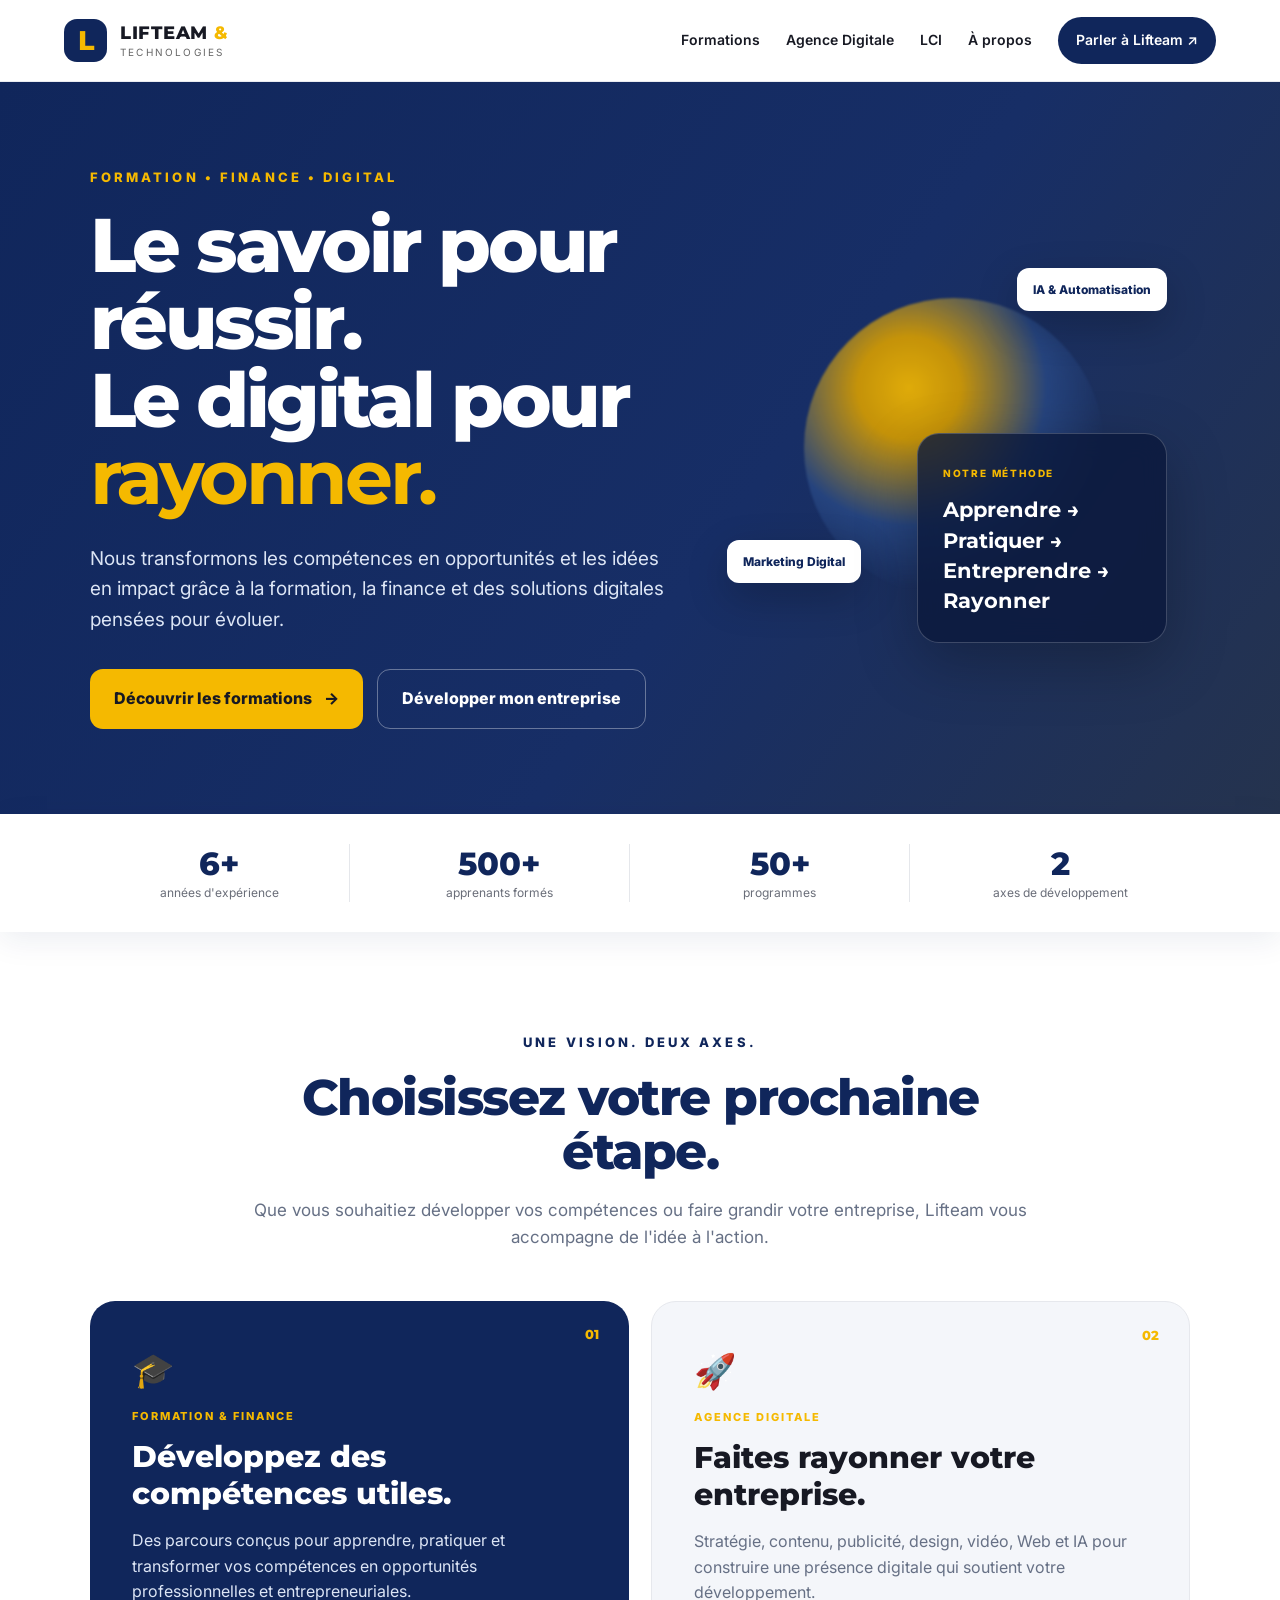
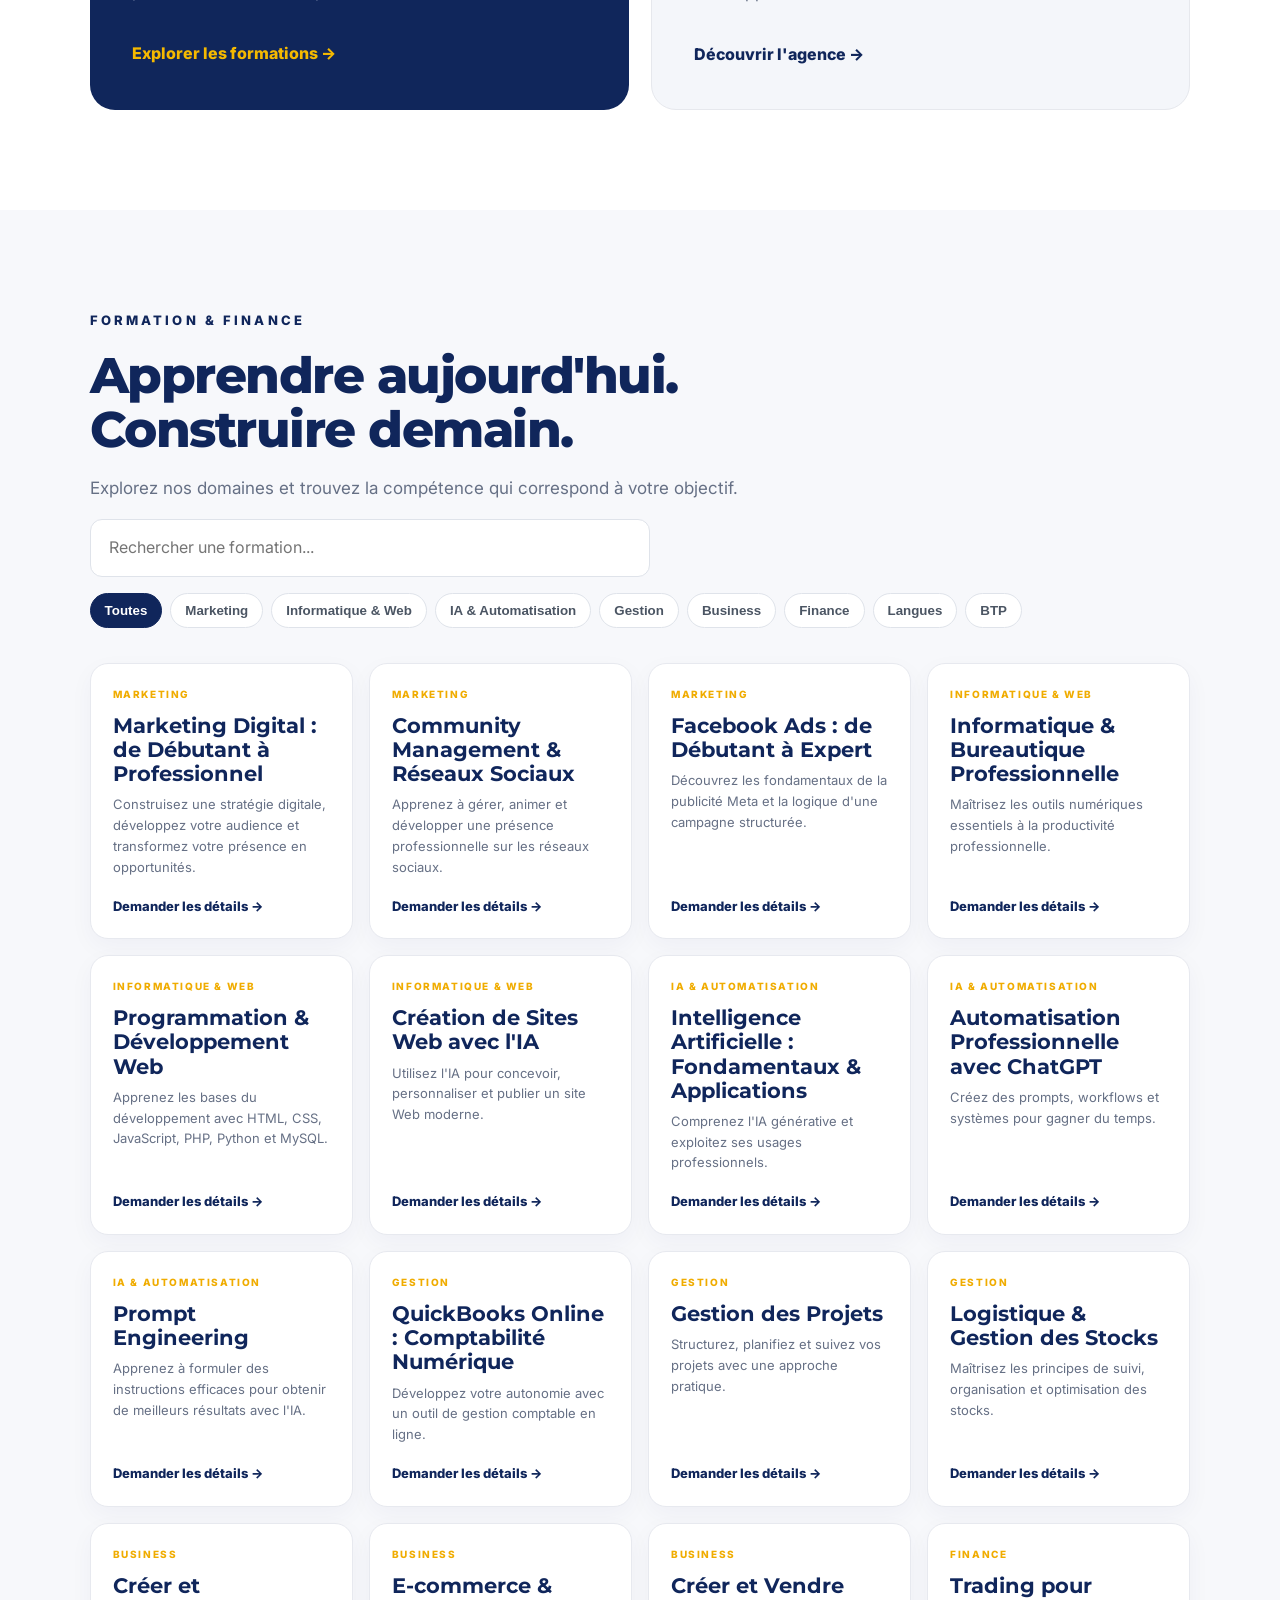
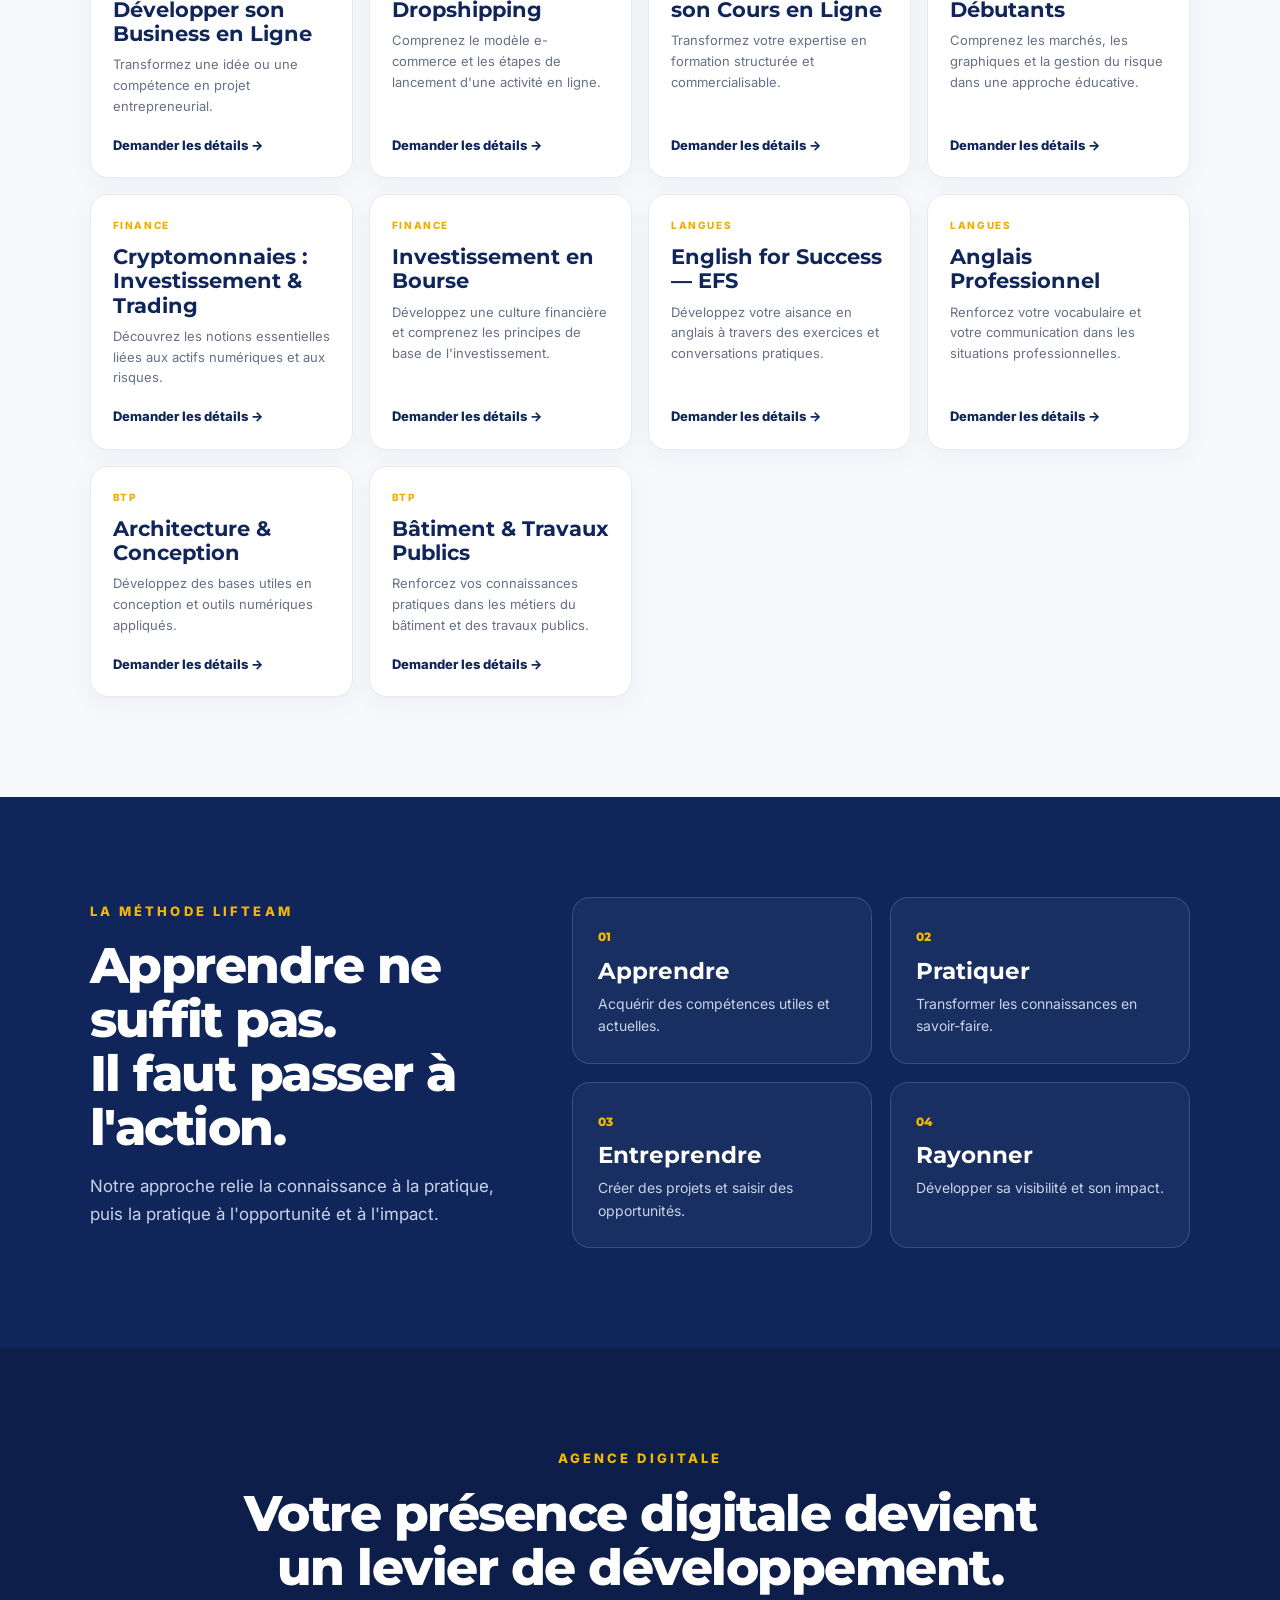
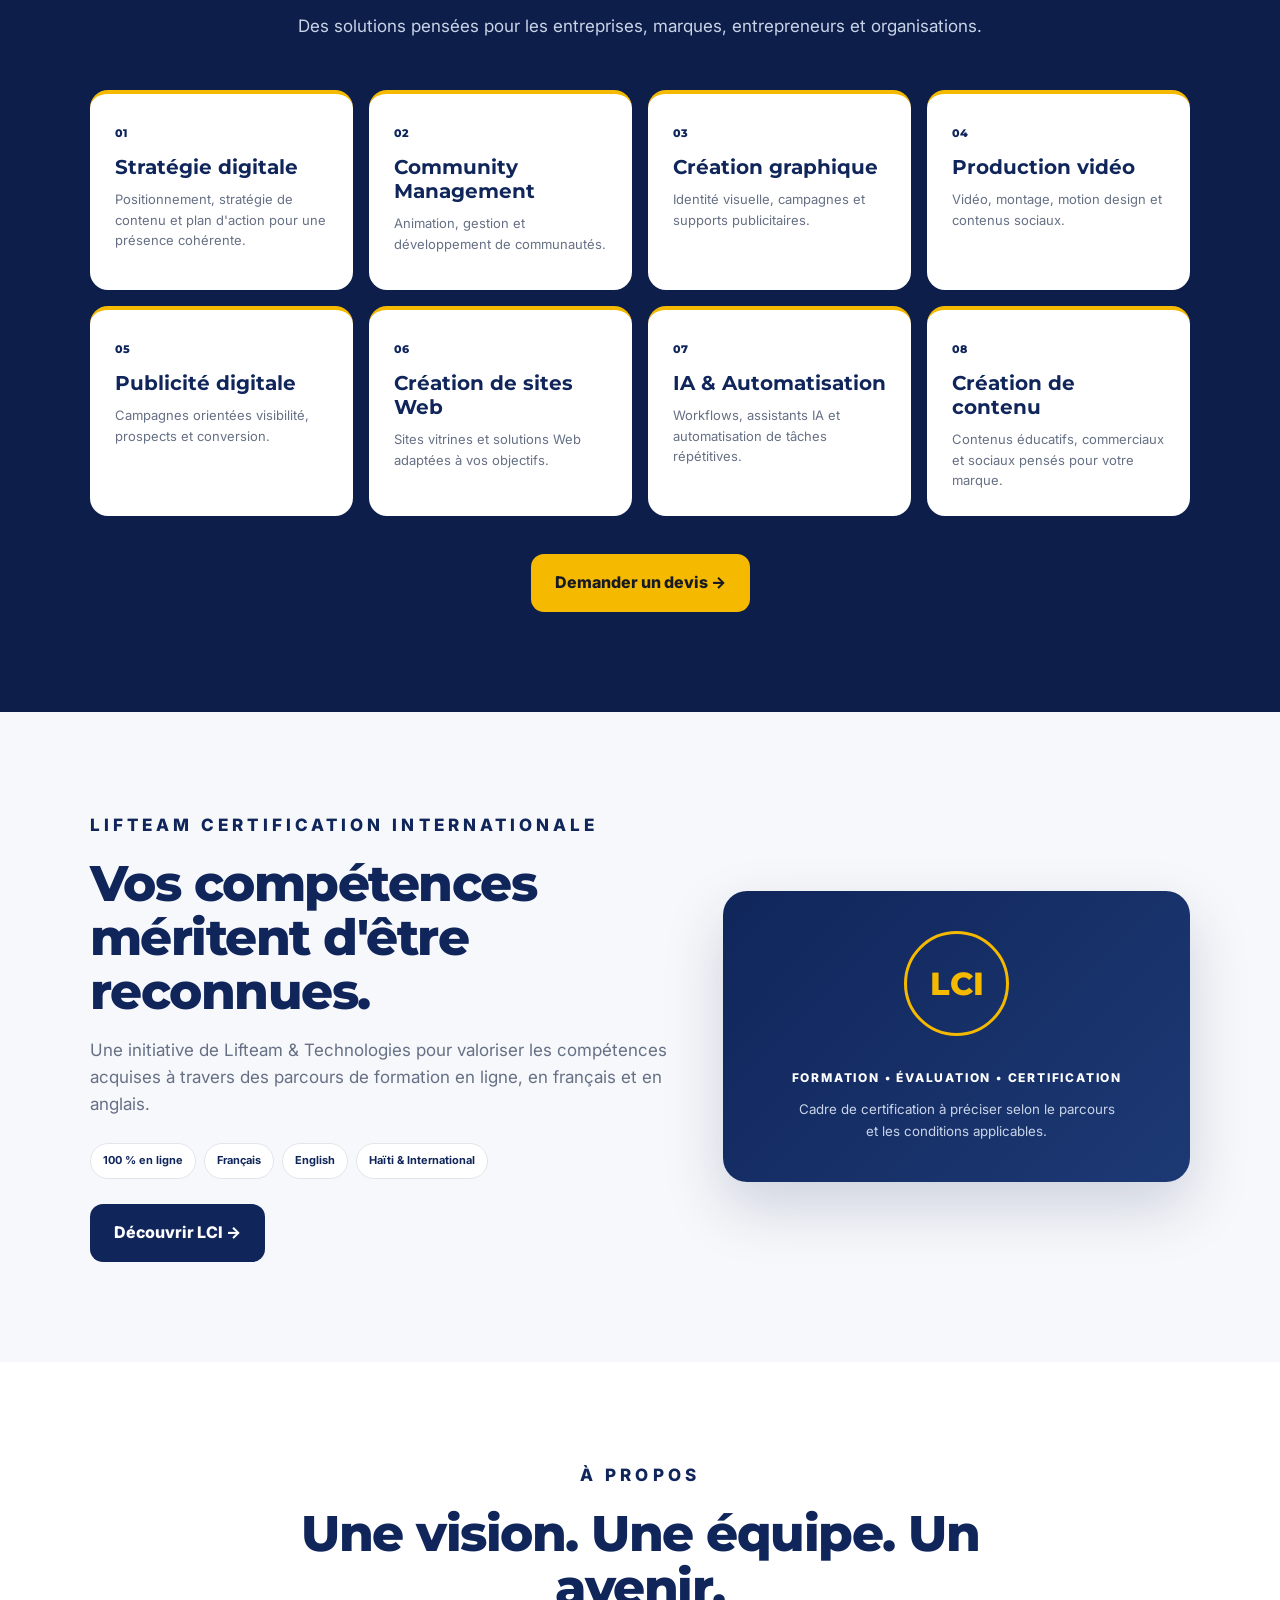
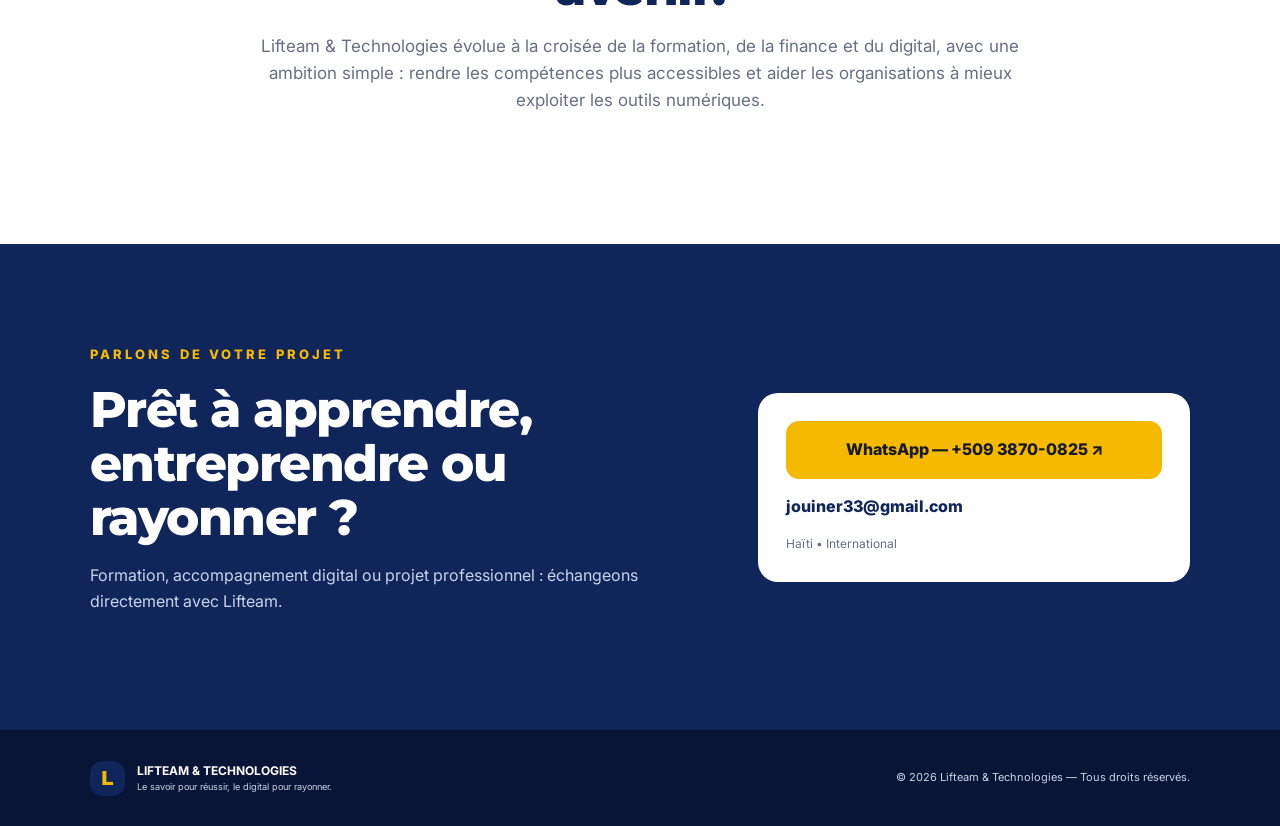
==== commit 12d1bdd2: "Add files via upload" ====
--- a/index.html
+++ b/index.html
@@ -1,199 +1,174 @@
 <!doctype html>
 <html lang="fr">
 <head>
-<meta charset="utf-8">
-<meta name="viewport" content="width=device-width,initial-scale=1">
-<meta name="description" content="Lifteam & Technologies — Formation, Finance, Agence Digitale et Certification.">
-<title>Lifteam & Technologies | Le savoir pour réussir, le digital pour rayonner.</title>
-<link rel="preconnect" href="https://fonts.googleapis.com">
-<link rel="preconnect" href="https://fonts.gstatic.com" crossorigin>
-<link href="https://fonts.googleapis.com/css2?family=Inter:wght@400;500;600;700;800&display=swap" rel="stylesheet">
-<link rel="stylesheet" href="style.css">
+  <meta charset="utf-8">
+  <meta name="viewport" content="width=device-width, initial-scale=1">
+  <meta name="description" content="Lifteam & Technologies — formations, finance et solutions digitales. Apprendre, pratiquer, entreprendre, rayonner.">
+  <title>Lifteam & Technologies | V3</title>
+  <link rel="preconnect" href="https://fonts.googleapis.com">
+  <link rel="preconnect" href="https://fonts.gstatic.com" crossorigin>
+  <link href="https://fonts.googleapis.com/css2?family=Inter:wght@400;500;600;700;800&family=Montserrat:wght@600;700;800&display=swap" rel="stylesheet">
+  <link rel="stylesheet" href="styles.css">
 </head>
 <body>
-<header class="header" id="top">
-  <div class="wrap nav">
-    <a class="brand" href="#home" aria-label="Lifteam & Technologies">
-      <span class="logo">L</span>
-      <span><b>LIFTEAM <em>&</em></b><small>TECHNOLOGIES</small></span>
-    </a>
-    <button class="menu" aria-label="Ouvrir le menu" aria-expanded="false">☰</button>
-    <nav class="navlinks">
-      <a href="#formations">Formations</a>
-      <a href="#agency">Agence digitale</a>
-      <a href="#lci">LCI</a>
-      <a href="#about">À propos</a>
-      <a href="#contact">Contact</a>
-    </nav>
-    <a class="topbtn" href="https://wa.me/50938700825" target="_blank" rel="noopener">Parler à Lifteam ↗</a>
-  </div>
+<header class="site-header">
+  <a class="brand" href="#accueil" aria-label="Lifteam & Technologies">
+    <span class="brand-mark">L</span>
+    <span><strong>LIFTEAM <em>&amp;</em></strong><small>TECHNOLOGIES</small></span>
+  </a>
+  <nav class="desktop-nav" aria-label="Navigation principale">
+    <a href="#formations">Formations</a>
+    <a href="#agence">Agence Digitale</a>
+    <a href="#lci">LCI</a>
+    <a href="#apropos">À propos</a>
+    <a class="nav-cta" href="#contact">Parler à Lifteam ↗</a>
+  </nav>
+  <button class="menu-btn" aria-label="Ouvrir le menu" aria-expanded="false">☰</button>
 </header>
 
-<main>
-<section id="home" class="hero">
-  <div class="hero-glow"></div>
-  <div class="wrap hero-grid">
-    <div class="hero-copy">
-      <div class="eyebrow">FORMATION • FINANCE • DIGITAL</div>
-      <h1>Le savoir pour réussir.<br><span>Le digital pour rayonner.</span></h1>
-      <p class="lead">Nous transformons les compétences en opportunités et les idées en impact grâce à la formation, la finance et des solutions digitales pensées pour évoluer.</p>
-      <div class="buttons">
-        <a class="btn gold" href="#formations">Découvrir les formations <span>→</span></a>
-        <a class="btn outline" href="#agency">Découvrir l'agence</a>
-      </div>
-      <div class="trust-row">
-        <div><strong>6+</strong><span>années d'expérience</span></div>
-        <div><strong>500+</strong><span>apprenants formés</span></div>
-        <div><strong>50+</strong><span>programmes</span></div>
-      </div>
+<main id="accueil">
+<section class="hero">
+  <div class="hero-copy">
+    <p class="eyebrow">FORMATION • FINANCE • DIGITAL</p>
+    <h1>Le savoir pour <span>réussir.</span><br>Le digital pour <b>rayonner.</b></h1>
+    <p class="lead">Nous transformons les compétences en opportunités et les idées en impact grâce à la formation, la finance et des solutions digitales pensées pour évoluer.</p>
+    <div class="actions">
+      <a class="btn btn-gold" href="#formations">Découvrir les formations <span>→</span></a>
+      <a class="btn btn-outline" href="#agence">Développer mon entreprise</a>
     </div>
+  </div>
+  <div class="hero-card">
+    <div class="orb"></div>
+    <div class="floating-card fc1">IA &amp; Automatisation</div>
+    <div class="floating-card fc2">Marketing Digital</div>
     <div class="hero-panel">
-      <div class="panel-top"><span>NOTRE PROMESSE</span><span>01—04</span></div>
-      <h2>Apprendre.<br>Pratiquer.<br>Entreprendre.<br><span>Rayonner.</span></h2>
-      <p>Une approche orientée compétences, mise en pratique et résultats.</p>
-      <div class="mini-line"><span></span><span></span><span></span><span></span></div>
+      <span>NOTRE MÉTHODE</span>
+      <strong>Apprendre →<br>Pratiquer →<br>Entreprendre →<br>Rayonner</strong>
     </div>
   </div>
 </section>
 
-<section class="statement">
-  <div class="wrap statement-grid">
-    <div><div class="eyebrow dark">UNE VISION. DEUX AXES.</div><h2>Construire des compétences.<br>Créer de la valeur.</h2></div>
-    <p>Lifteam & Technologies accompagne les personnes, les entrepreneurs et les organisations en Haïti et à l'international, avec des parcours de formation et des solutions digitales conçus pour passer de l'idée à l'action.</p>
+<section class="stats">
+  <div><strong>6+</strong><span>années d'expérience</span></div>
+  <div><strong>500+</strong><span>apprenants formés</span></div>
+  <div><strong>50+</strong><span>programmes</span></div>
+  <div><strong>2</strong><span>axes de développement</span></div>
+</section>
+
+<section class="path section">
+  <div class="section-heading centered">
+    <p class="eyebrow dark">UNE VISION. DEUX AXES.</p>
+    <h2>Choisissez votre prochaine étape.</h2>
+    <p>Que vous souhaitiez développer vos compétences ou faire grandir votre entreprise, Lifteam vous accompagne de l'idée à l'action.</p>
+  </div>
+  <div class="axis-grid">
+    <article class="axis axis-blue">
+      <span class="number">01</span>
+      <div class="icon">🎓</div>
+      <p class="tag">FORMATION &amp; FINANCE</p>
+      <h3>Développez des compétences utiles.</h3>
+      <p>Des parcours conçus pour apprendre, pratiquer et transformer vos compétences en opportunités professionnelles et entrepreneuriales.</p>
+      <a class="text-link" href="#formations">Explorer les formations →</a>
+    </article>
+    <article class="axis axis-dark">
+      <span class="number">02</span>
+      <div class="icon">🚀</div>
+      <p class="tag">AGENCE DIGITALE</p>
+      <h3>Faites rayonner votre entreprise.</h3>
+      <p>Stratégie, contenu, publicité, design, vidéo, Web et IA pour construire une présence digitale qui soutient votre développement.</p>
+      <a class="text-link" href="#agence">Découvrir l'agence →</a>
+    </article>
   </div>
 </section>
 
-<section id="formations" class="section">
-<div class="wrap">
-  <div class="section-head">
-    <div><div class="eyebrow dark">FORMATION & FINANCE</div><h2>Des formations pour apprendre, évoluer et entreprendre.</h2></div>
-    <p>Explorez nos domaines et trouvez le parcours adapté à votre objectif.</p>
+<section id="formations" class="section catalog">
+  <div class="section-heading">
+    <p class="eyebrow dark">FORMATION &amp; FINANCE</p>
+    <h2>Apprendre aujourd'hui.<br>Construire demain.</h2>
+    <p>Explorez nos domaines et trouvez la compétence qui correspond à votre objectif.</p>
   </div>
   <div class="filterbar">
-    <input id="courseSearch" type="search" placeholder="Rechercher une formation..." aria-label="Rechercher une formation">
-    <div class="chips" id="categoryChips">
-      <button class="chip active" data-cat="all">Toutes</button>
-      <button class="chip" data-cat="marketing">Marketing</button>
-      <button class="chip" data-cat="tech">Informatique & Web</button>
-      <button class="chip" data-cat="ia">IA & Automatisation</button>
-      <button class="chip" data-cat="gestion">Gestion</button>
-      <button class="chip" data-cat="business">Business</button>
-      <button class="chip" data-cat="finance">Finance</button>
-      <button class="chip" data-cat="langues">Langues</button>
-      <button class="chip" data-cat="btp">BTP</button>
+    <input id="search" type="search" placeholder="Rechercher une formation..." aria-label="Rechercher une formation">
+    <div class="filters" role="group" aria-label="Filtrer les formations">
+      <button class="filter active" data-filter="all">Toutes</button>
+      <button class="filter" data-filter="marketing">Marketing</button>
+      <button class="filter" data-filter="tech">Informatique &amp; Web</button>
+      <button class="filter" data-filter="ia">IA &amp; Automatisation</button>
+      <button class="filter" data-filter="gestion">Gestion</button>
+      <button class="filter" data-filter="business">Business</button>
+      <button class="filter" data-filter="finance">Finance</button>
+      <button class="filter" data-filter="langues">Langues</button>
+      <button class="filter" data-filter="btp">BTP</button>
     </div>
   </div>
-
-  <div class="course-grid" id="courseGrid">
-    <article class="course-card" data-cat="marketing" data-title="Marketing Digital Community Management Facebook Ads Devenir influenceur YouTube">
-      <span class="num">01</span><span class="tag">MARKETING</span><h3>Marketing, Communication & Réseaux sociaux</h3>
-      <ul><li>Marketing Digital</li><li>Community Management</li><li>Facebook Ads — Débutant à Expert</li><li>Devenir influenceur YouTube</li></ul>
-      <a href="https://wa.me/50938700825?text=Bonjour%20Lifteam%2C%20je%20souhaite%20en%20savoir%20plus%20sur%20les%20formations%20Marketing." target="_blank" rel="noopener">Demander les détails →</a>
-    </article>
-
-    <article class="course-card" data-cat="tech" data-title="Informatique Bureautique Programmation développement web HTML CSS Python PHP JavaScript MySQL Création site web WordPress Web design UI UX boutique en ligne">
-      <span class="num">02</span><span class="tag">TECH</span><h3>Informatique, Programmation & Développement Web</h3>
-      <ul><li>Informatique & Bureautique</li><li>Programmation : Python, CSS, HTML5, PHP, JavaScript, MySQL…</li><li>Création de sites Web & WordPress</li><li>Web Design UI/UX</li><li>Création d'une boutique en ligne</li></ul>
-      <a href="https://wa.me/50938700825?text=Bonjour%20Lifteam%2C%20je%20souhaite%20en%20savoir%20plus%20sur%20les%20formations%20Informatique%20et%20Web." target="_blank" rel="noopener">Demander les détails →</a>
-    </article>
-
-    <article class="course-card" data-cat="ia" data-title="Intelligence artificielle Automatisation ChatGPT Design graphique vidéos IA">
-      <span class="num">03</span><span class="tag">IA</span><h3>Intelligence Artificielle & Automatisation</h3>
-      <ul><li>Intelligence Artificielle</li><li>Automatisation sur ChatGPT</li><li>Design graphique & création vidéos avec IA</li></ul>
-      <a href="https://wa.me/50938700825?text=Bonjour%20Lifteam%2C%20je%20souhaite%20en%20savoir%20plus%20sur%20les%20formations%20IA." target="_blank" rel="noopener">Demander les détails →</a>
-    </article>
-
-    <article class="course-card" data-cat="gestion" data-title="QuickBooks comptabilité gestion SAGE Compta Gescom Paie Caisse ressources humaines financières projets logistique stocks">
-      <span class="num">04</span><span class="tag">GESTION</span><h3>Gestion, Comptabilité & Administration</h3>
-      <ul><li>QuickBooks Online</li><li>Comptabilité & gestion pratique avec SAGE Compta, Gescom, Paie & Caisse décentralisée</li><li>Gestion des affaires & ressources humaines et financières</li><li>Gestion de projets</li><li>Logistique & gestion des stocks</li></ul>
-      <a href="https://wa.me/50938700825?text=Bonjour%20Lifteam%2C%20je%20souhaite%20en%20savoir%20plus%20sur%20les%20formations%20Gestion." target="_blank" rel="noopener">Demander les détails →</a>
-    </article>
-
-    <article class="course-card" data-cat="business" data-title="Entrepreneuriat business en ligne cours en ligne ecommerce dropshipping freelance ComeUp">
-      <span class="num">05</span><span class="tag">BUSINESS</span><h3>Entrepreneuriat & Business en ligne</h3>
-      <ul><li>Entrepreneuriat</li><li>Création de business en ligne</li><li>Création de cours en ligne</li><li>E-commerce & Dropshipping</li><li>Freelance avec ComeUp</li></ul>
-      <a href="https://wa.me/50938700825?text=Bonjour%20Lifteam%2C%20je%20souhaite%20en%20savoir%20plus%20sur%20les%20formations%20Business." target="_blank" rel="noopener">Demander les détails →</a>
-    </article>
-
-    <article class="course-card" data-cat="finance" data-title="Trading Academy investissement trading actifs numériques cryptomonnaies bourse">
-      <span class="num">06</span><span class="tag">FINANCE</span><h3>Finance, Investissement & Trading</h3>
-      <ul><li>Trading Academy : investissement & trading d'actifs numériques</li><li>Crypto-monnaies : investissement & trading</li><li>Investissement en Bourse</li></ul>
-      <p class="risk">Formation éducative — les marchés financiers comportent des risques.</p>
-      <a href="https://wa.me/50938700825?text=Bonjour%20Lifteam%2C%20je%20souhaite%20en%20savoir%20plus%20sur%20les%20formations%20Finance." target="_blank" rel="noopener">Demander les détails →</a>
-    </article>
-
-    <article class="course-card" data-cat="langues" data-title="Anglais">
-      <span class="num">07</span><span class="tag">LANGUES</span><h3>Langues</h3>
-      <ul><li>Anglais</li></ul>
-      <a href="https://wa.me/50938700825?text=Bonjour%20Lifteam%2C%20je%20souhaite%20en%20savoir%20plus%20sur%20la%20formation%20Anglais." target="_blank" rel="noopener">Demander les détails →</a>
-    </article>
-
-    <article class="course-card" data-cat="btp" data-title="Architecture bâtiment travaux publics">
-      <span class="num">08</span><span class="tag">BTP</span><h3>Architecture, Bâtiment & Travaux publics</h3>
-      <ul><li>Architecture</li><li>Bâtiment</li><li>Travaux publics</li></ul>
-      <a href="https://wa.me/50938700825?text=Bonjour%20Lifteam%2C%20je%20souhaite%20en%20savoir%20plus%20sur%20les%20formations%20BTP." target="_blank" rel="noopener">Demander les détails →</a>
-    </article>
-  </div>
-  <div id="noResults" class="no-results" hidden>Aucune formation ne correspond à votre recherche.</div>
-</div>
+  <div id="courseGrid" class="course-grid"></div>
+  <p id="emptyState" class="empty" hidden>Aucune formation ne correspond à votre recherche.</p>
 </section>
 
-<section id="agency" class="dark-section">
-<div class="wrap">
-  <div class="section-head light-head"><div><div class="eyebrow">AGENCE DIGITALE</div><h2>Nous transformons votre présence digitale en levier de développement.</h2></div><p>Des services pensés pour les entreprises, marques, entrepreneurs et organisations.</p></div>
-  <div class="service-grid">
-    <div><span>01</span><h3>Stratégie digitale</h3><p>Positionnement, stratégie de contenu et plan d'action.</p></div>
-    <div><span>02</span><h3>Community Management</h3><p>Animation, gestion et développement de communautés.</p></div>
-    <div><span>03</span><h3>Création graphique</h3><p>Identité visuelle, campagnes et supports publicitaires.</p></div>
-    <div><span>04</span><h3>Production vidéo</h3><p>Vidéo, montage, motion design et contenus sociaux.</p></div>
-    <div><span>05</span><h3>Publicité digitale</h3><p>Campagnes orientées visibilité, prospects et conversion.</p></div>
-    <div><span>06</span><h3>Création de sites Web</h3><p>Sites vitrines et solutions web adaptées à vos objectifs.</p></div>
+<section class="method section">
+  <div class="method-copy">
+    <p class="eyebrow">LA MÉTHODE LIFTEAM</p>
+    <h2>Apprendre ne suffit pas.<br>Il faut passer à l'action.</h2>
+    <p>Notre approche relie la connaissance à la pratique, puis la pratique à l'opportunité et à l'impact.</p>
   </div>
-  <div class="dark-cta"><div><strong>Vous avez un projet ?</strong><span>Parlons de votre besoin et construisons une solution.</span></div><a class="btn gold" href="https://wa.me/50938700825" target="_blank" rel="noopener">Demander un devis →</a></div>
-</div>
+  <div class="steps">
+    <div><span>01</span><strong>Apprendre</strong><p>Acquérir des compétences utiles et actuelles.</p></div>
+    <div><span>02</span><strong>Pratiquer</strong><p>Transformer les connaissances en savoir-faire.</p></div>
+    <div><span>03</span><strong>Entreprendre</strong><p>Créer des projets et saisir des opportunités.</p></div>
+    <div><span>04</span><strong>Rayonner</strong><p>Développer sa visibilité et son impact.</p></div>
+  </div>
 </section>
 
-<section id="lci" class="lci-section">
-<div class="wrap lci-grid">
-  <div><div class="eyebrow dark">LIFTEAM CERTIFICATION INTERNATIONALE</div><h2>Vos compétences méritent d'être reconnues.</h2>
-  <p>Une initiative de Lifteam & Technologies pour valoriser les compétences acquises à travers des parcours de formation en ligne, en français et en anglais.</p>
-  <div class="pills"><span>100 % en ligne</span><span>Français</span><span>English</span><span>Haïti & International</span></div>
-  <a class="btn gold" href="https://wa.me/50938700825?text=Bonjour%20Lifteam%2C%20je%20souhaite%20en%20savoir%20plus%20sur%20LCI." target="_blank" rel="noopener">Découvrir LCI →</a></div>
-  <div class="certificate"><div class="seal">LCI</div><h3>Certification Internationale</h3><p>Formation • Évaluation • Certification</p><small>Cadre de certification à préciser selon le parcours et les conditions applicables.</small></div>
-</div>
+<section id="agence" class="section agency">
+  <div class="section-heading centered light">
+    <p class="eyebrow">AGENCE DIGITALE</p>
+    <h2>Votre présence digitale devient un levier de développement.</h2>
+    <p>Des solutions pensées pour les entreprises, marques, entrepreneurs et organisations.</p>
+  </div>
+  <div id="serviceGrid" class="service-grid"></div>
+  <div class="center-actions"><a class="btn btn-gold" href="#contact">Demander un devis →</a></div>
 </section>
 
-<section id="about" class="about-section">
-<div class="wrap">
-  <div class="about-top"><div><div class="eyebrow dark">À PROPOS</div><h2>Une vision. Une équipe. Un avenir.</h2></div><p>Lifteam & Technologies évolue à la croisée de la formation, de la finance et du digital, avec une ambition simple : rendre les compétences plus accessibles et aider les organisations à mieux exploiter les outils numériques.</p></div>
-  <div class="values">
-    <div><strong>01</strong><h3>Apprendre</h3><p>Acquérir des compétences utiles et actuelles.</p></div>
-    <div><strong>02</strong><h3>Pratiquer</h3><p>Transformer les connaissances en savoir-faire.</p></div>
-    <div><strong>03</strong><h3>Entreprendre</h3><p>Créer des projets et saisir des opportunités.</p></div>
-    <div><strong>04</strong><h3>Rayonner</h3><p>Développer sa visibilité et son impact.</p></div>
+<section id="lci" class="section lci">
+  <div class="lci-copy">
+    <p class="eyebrow dark">LIFTEAM CERTIFICATION INTERNATIONALE</p>
+    <h2>Vos compétences méritent d'être reconnues.</h2>
+    <p>Une initiative de Lifteam &amp; Technologies pour valoriser les compétences acquises à travers des parcours de formation en ligne, en français et en anglais.</p>
+    <div class="chips"><span>100 % en ligne</span><span>Français</span><span>English</span><span>Haïti &amp; International</span></div>
+    <a class="btn btn-dark" href="#contact">Découvrir LCI →</a>
   </div>
-</div>
+  <div class="certificate">
+    <div class="seal">LCI</div>
+    <p>FORMATION • ÉVALUATION • CERTIFICATION</p>
+    <small>Cadre de certification à préciser selon le parcours et les conditions applicables.</small>
+  </div>
 </section>
 
-<section id="contact" class="contact-section">
-<div class="wrap contact-grid">
-  <div><div class="eyebrow">PARLONS DE VOTRE PROJET</div><h2>Prêt à apprendre, entreprendre ou rayonner ?</h2><p>Formation, accompagnement digital ou projet professionnel : échangeons directement avec Lifteam.</p></div>
+<section id="apropos" class="section about">
+  <div class="section-heading centered">
+    <p class="eyebrow dark">À PROPOS</p>
+    <h2>Une vision. Une équipe. Un avenir.</h2>
+    <p>Lifteam &amp; Technologies évolue à la croisée de la formation, de la finance et du digital, avec une ambition simple : rendre les compétences plus accessibles et aider les organisations à mieux exploiter les outils numériques.</p>
+  </div>
+</section>
+
+<section id="contact" class="contact section">
+  <div>
+    <p class="eyebrow">PARLONS DE VOTRE PROJET</p>
+    <h2>Prêt à apprendre, entreprendre ou rayonner ?</h2>
+    <p>Formation, accompagnement digital ou projet professionnel : échangeons directement avec Lifteam.</p>
+  </div>
   <div class="contact-card">
-    <a class="contact-btn gold" href="https://wa.me/50938700825" target="_blank" rel="noopener">WhatsApp — +509 3870-0825</a>
-    <a class="contact-btn light" href="mailto:jouiner33@gmail.com">jouiner33@gmail.com</a>
-    <div class="contact-meta"><span>Haïti</span><span>International</span><span>Réponse via WhatsApp</span></div>
+    <a class="btn btn-gold full" href="https://wa.me/50938700825" target="_blank" rel="noopener">WhatsApp — +509 3870-0825 ↗</a>
+    <a class="email-link" href="mailto:jouiner33@gmail.com">jouiner33@gmail.com</a>
+    <span>Haïti • International</span>
   </div>
-</div>
 </section>
 </main>
 
 <footer>
-<div class="wrap footer-grid">
-  <div><div class="brand"><span class="logo">L</span><span><b>LIFTEAM <em>&</em></b><small>TECHNOLOGIES</small></span></div><p>Le savoir pour réussir, le digital pour rayonner.</p></div>
-  <div><b>Navigation</b><a href="#formations">Formations</a><a href="#agency">Agence digitale</a><a href="#lci">LCI</a><a href="#about">À propos</a></div>
-  <div><b>Contact</b><a href="https://wa.me/50938700825">+509 3870-0825</a><a href="mailto:jouiner33@gmail.com">jouiner33@gmail.com</a><span>Haïti • International</span></div>
-</div>
-<div class="wrap copyright">© 2026 Lifteam & Technologies — Tous droits réservés.</div>
+  <div class="footer-brand"><span class="brand-mark">L</span><div><strong>LIFTEAM &amp; TECHNOLOGIES</strong><small>Le savoir pour réussir, le digital pour rayonner.</small></div></div>
+  <p>© 2026 Lifteam &amp; Technologies — Tous droits réservés.</p>
 </footer>
 
 <script src="script.js"></script>
--- a/styles.css
+++ b/styles.css
@@ -0,0 +1 @@
+*{box-sizing:border-box}html{scroll-behavior:smooth}body{margin:0;font-family:Inter,Arial,sans-serif;color:#171923;background:#fff;line-height:1.6}a{text-decoration:none;color:inherit}.site-header{height:82px;padding:0 5%;display:flex;align-items:center;justify-content:space-between;background:#fff;position:sticky;top:0;z-index:20;border-bottom:1px solid #e9ebf0}.brand{display:flex;align-items:center;gap:13px}.brand-mark{width:43px;height:43px;border-radius:13px;background:#10265b;color:#f5b900;display:grid;place-items:center;font:800 27px Montserrat}.brand strong{display:block;font:800 18px Montserrat;letter-spacing:.04em}.brand em{color:#f5b900;font-style:normal}.brand small{display:block;letter-spacing:.22em;font-size:10px;color:#666}.desktop-nav{display:flex;align-items:center;gap:26px;font-size:14px;font-weight:600}.desktop-nav a:hover{color:#10265b}.nav-cta{background:#10265b;color:#fff;padding:12px 18px;border-radius:999px}.menu-btn{display:none;border:0;background:none;font-size:28px}.hero{min-height:670px;background:linear-gradient(125deg,#10265b 0%,#172e66 58%,#25334e 100%);color:#fff;padding:85px 7%;display:grid;grid-template-columns:1.1fr .9fr;gap:50px;align-items:center;overflow:hidden}.eyebrow{font-size:13px;letter-spacing:.24em;font-weight:800;color:#f5b900;margin:0 0 18px}.eyebrow.dark{color:#10265b}.hero h1{font:800 clamp(45px,6vw,76px)/1.02 Montserrat;margin:0;letter-spacing:-.045em}.hero h1 span{color:#fff}.hero h1 b{color:#f5b900}.lead{max-width:700px;font-size:19px;color:#dce5f5;margin:28px 0 34px}.actions{display:flex;gap:14px;flex-wrap:wrap}.btn{display:inline-flex;align-items:center;justify-content:center;gap:12px;padding:16px 24px;border-radius:13px;font-weight:800;transition:.2s}.btn:hover{transform:translateY(-2px)}.btn-gold{background:#f5b900;color:#171923}.btn-outline{border:1px solid rgba(255,255,255,.35);color:#fff}.btn-dark{background:#10265b;color:#fff}.hero-card{min-height:430px;position:relative;display:grid;place-items:center}.orb{width:300px;height:300px;border-radius:50%;background:radial-gradient(circle at 35% 30%,#f5b900 0,#d89e00 18%,#274681 48%,transparent 70%);filter:blur(1px);opacity:.9}.hero-panel{position:absolute;width:250px;padding:25px;background:rgba(10,24,59,.8);border:1px solid rgba(255,255,255,.2);border-radius:22px;backdrop-filter:blur(12px);box-shadow:0 20px 60px rgba(0,0,0,.25);right:5%;bottom:20px}.hero-panel span{font-size:10px;letter-spacing:.18em;color:#f5b900;font-weight:800}.hero-panel strong{display:block;font:700 21px/1.45 Montserrat;margin-top:10px}.floating-card{position:absolute;background:#fff;color:#10265b;border-radius:12px;padding:12px 16px;font-weight:800;font-size:12px;box-shadow:0 14px 40px rgba(0,0,0,.22)}.fc1{top:35px;right:5%}.fc2{left:2%;bottom:80px}.stats{display:grid;grid-template-columns:repeat(4,1fr);background:#fff;box-shadow:0 8px 30px rgba(16,38,91,.08);padding:30px 7%;gap:20px}.stats div{display:flex;flex-direction:column;align-items:center;text-align:center;border-right:1px solid #e5e7eb}.stats div:last-child{border:0}.stats strong{font:800 32px Montserrat;color:#10265b}.stats span{font-size:12px;color:#6a6e79}.section{padding:100px 7%}.section-heading{max-width:800px}.section-heading.centered{text-align:center;margin:0 auto 50px}.section-heading h2,.method h2,.contact h2,.lci h2{font:800 clamp(32px,4vw,50px)/1.08 Montserrat;color:#10265b;margin:0 0 18px;letter-spacing:-.03em}.section-heading p:last-child,.method-copy p:last-child,.lci-copy>p,.about p{color:#667085;font-size:17px}.axis-grid{display:grid;grid-template-columns:1fr 1fr;gap:22px}.axis{padding:42px;border-radius:25px;position:relative;overflow:hidden;min-height:360px}.axis-blue{background:#10265b;color:#fff}.axis-dark{background:#f4f6fa;color:#171923;border:1px solid #e6e8ed}.axis .number{position:absolute;right:30px;top:25px;font:800 13px Montserrat;color:#f5b900}.axis .icon{font-size:34px}.axis .tag{font-size:11px;letter-spacing:.18em;font-weight:800;color:#f5b900}.axis h3{font:800 30px Montserrat;margin:12px 0}.axis p:not(.tag){color:#dce5f5}.axis-dark p:not(.tag){color:#667085}.text-link{display:inline-block;margin-top:20px;font-weight:800;color:#f5b900}.axis-dark .text-link{color:#10265b}.catalog{background:#f7f8fb}.filterbar{margin-bottom:30px}.filterbar input{width:100%;max-width:560px;padding:15px 18px;border:1px solid #dfe3ea;border-radius:12px;font:inherit;outline:none}.filters{display:flex;gap:8px;overflow:auto;padding:16px 0 5px}.filter{white-space:nowrap;border:1px solid #dfe3ea;background:#fff;border-radius:999px;padding:9px 14px;font-weight:700;color:#4b5563;cursor:pointer}.filter.active{background:#10265b;color:#fff;border-color:#10265b}.course-grid{display:grid;grid-template-columns:repeat(4,1fr);gap:16px}.course-card{background:#fff;border:1px solid #e7e9ef;border-radius:18px;padding:22px;min-height:220px;display:flex;flex-direction:column;box-shadow:0 8px 25px rgba(16,38,91,.04)}.course-card .cat{font-size:10px;font-weight:800;letter-spacing:.16em;color:#f0ac00}.course-card h3{font:700 21px Montserrat;color:#10265b;margin:12px 0 8px;line-height:1.15}.course-card p{font-size:13px;color:#667085;margin:0}.course-card a{margin-top:auto;padding-top:18px;font-weight:800;color:#10265b;font-size:13px}.empty{text-align:center;color:#667085}.method{background:#10265b;color:#fff;display:grid;grid-template-columns:.8fr 1.2fr;gap:70px;align-items:center}.method h2{color:#fff}.method-copy>p:last-child{color:#c9d4e8}.steps{display:grid;grid-template-columns:1fr 1fr;gap:18px}.steps div{border:1px solid rgba(255,255,255,.15);border-radius:18px;padding:25px;background:rgba(255,255,255,.04)}.steps span{color:#f5b900;font:800 12px Montserrat}.steps strong{display:block;font:700 23px Montserrat;margin:8px 0}.steps p{margin:0;color:#c9d4e8;font-size:14px}.agency{background:#0c1e49;color:#fff}.section-heading.light h2{color:#fff}.section-heading.light p:last-child{color:#c9d4e8}.service-grid{display:grid;grid-template-columns:repeat(4,1fr);gap:16px;max-width:1200px;margin:auto}.service-card{background:#fff;color:#171923;border-radius:18px;padding:25px;min-height:200px;border-top:4px solid #f5b900}.service-card .num{font:800 11px Montserrat;color:#10265b}.service-card h3{font:700 20px Montserrat;color:#10265b;margin:10px 0}.service-card p{font-size:13px;color:#667085;margin:0}.center-actions{text-align:center;margin-top:38px}.lci{display:grid;grid-template-columns:1fr .8fr;gap:50px;align-items:center;background:#f7f8fb}.chips{display:flex;gap:8px;flex-wrap:wrap;margin:25px 0}.chips span{background:#fff;border:1px solid #e2e5eb;border-radius:999px;padding:8px 12px;font-size:11px;font-weight:700;color:#10265b}.certificate{min-height:280px;border-radius:24px;background:linear-gradient(135deg,#10265b,#1d3974);color:#fff;padding:40px;display:flex;flex-direction:column;align-items:center;justify-content:center;text-align:center;box-shadow:0 25px 60px rgba(16,38,91,.18)}.seal{width:105px;height:105px;border:3px solid #f5b900;border-radius:50%;display:grid;place-items:center;font:800 32px Montserrat;color:#f5b900;margin-bottom:20px}.certificate p{font-weight:800;font-size:12px;letter-spacing:.15em}.certificate small{color:#c9d4e8;max-width:330px}.about{padding-bottom:80px}.contact{background:#10265b;color:#fff;display:grid;grid-template-columns:1fr .7fr;gap:50px;align-items:center}.contact h2{color:#fff}.contact>div>p:last-child{color:#c9d4e8}.contact-card{background:#fff;border-radius:20px;padding:28px;color:#171923;display:flex;flex-direction:column;gap:15px}.full{width:100%}.email-link{font-weight:800;color:#10265b}.contact-card span{font-size:12px;color:#667085}footer{background:#081536;color:#c9d4e8;padding:28px 7%;display:flex;justify-content:space-between;gap:20px;align-items:center;font-size:11px}.footer-brand{display:flex;align-items:center;gap:12px}.footer-brand strong{display:block;color:#fff;font-size:12px}.footer-brand small{display:block}.footer-brand .brand-mark{width:35px;height:35px;font-size:20px}@media(max-width:1000px){.course-grid{grid-template-columns:repeat(2,1fr)}.service-grid{grid-template-columns:repeat(2,1fr)}.hero{grid-template-columns:1fr}.hero-card{display:none}.method,.lci,.contact{grid-template-columns:1fr}.desktop-nav{display:none}.menu-btn{display:block}.stats{grid-template-columns:repeat(2,1fr)}.stats div:nth-child(2){border:0}}@media(max-width:650px){.site-header{height:72px;padding:0 5%}.brand strong{font-size:15px}.brand small{font-size:8px}.hero{padding:60px 6%;min-height:auto}.hero h1{font-size:43px}.lead{font-size:16px}.actions,.actions .btn{width:100%}.section{padding:72px 6%}.axis-grid,.course-grid,.service-grid,.steps{grid-template-columns:1fr}.stats{padding:24px 6%;grid-template-columns:1fr 1fr}.stats div{border:0}.section-heading h2,.method h2,.contact h2,.lci h2{font-size:34px}.filters{margin-right:-6vw}.axis{padding:30px}.contact-card{padding:20px}footer{flex-direction:column;align-items:flex-start}.hero-card{display:none}}
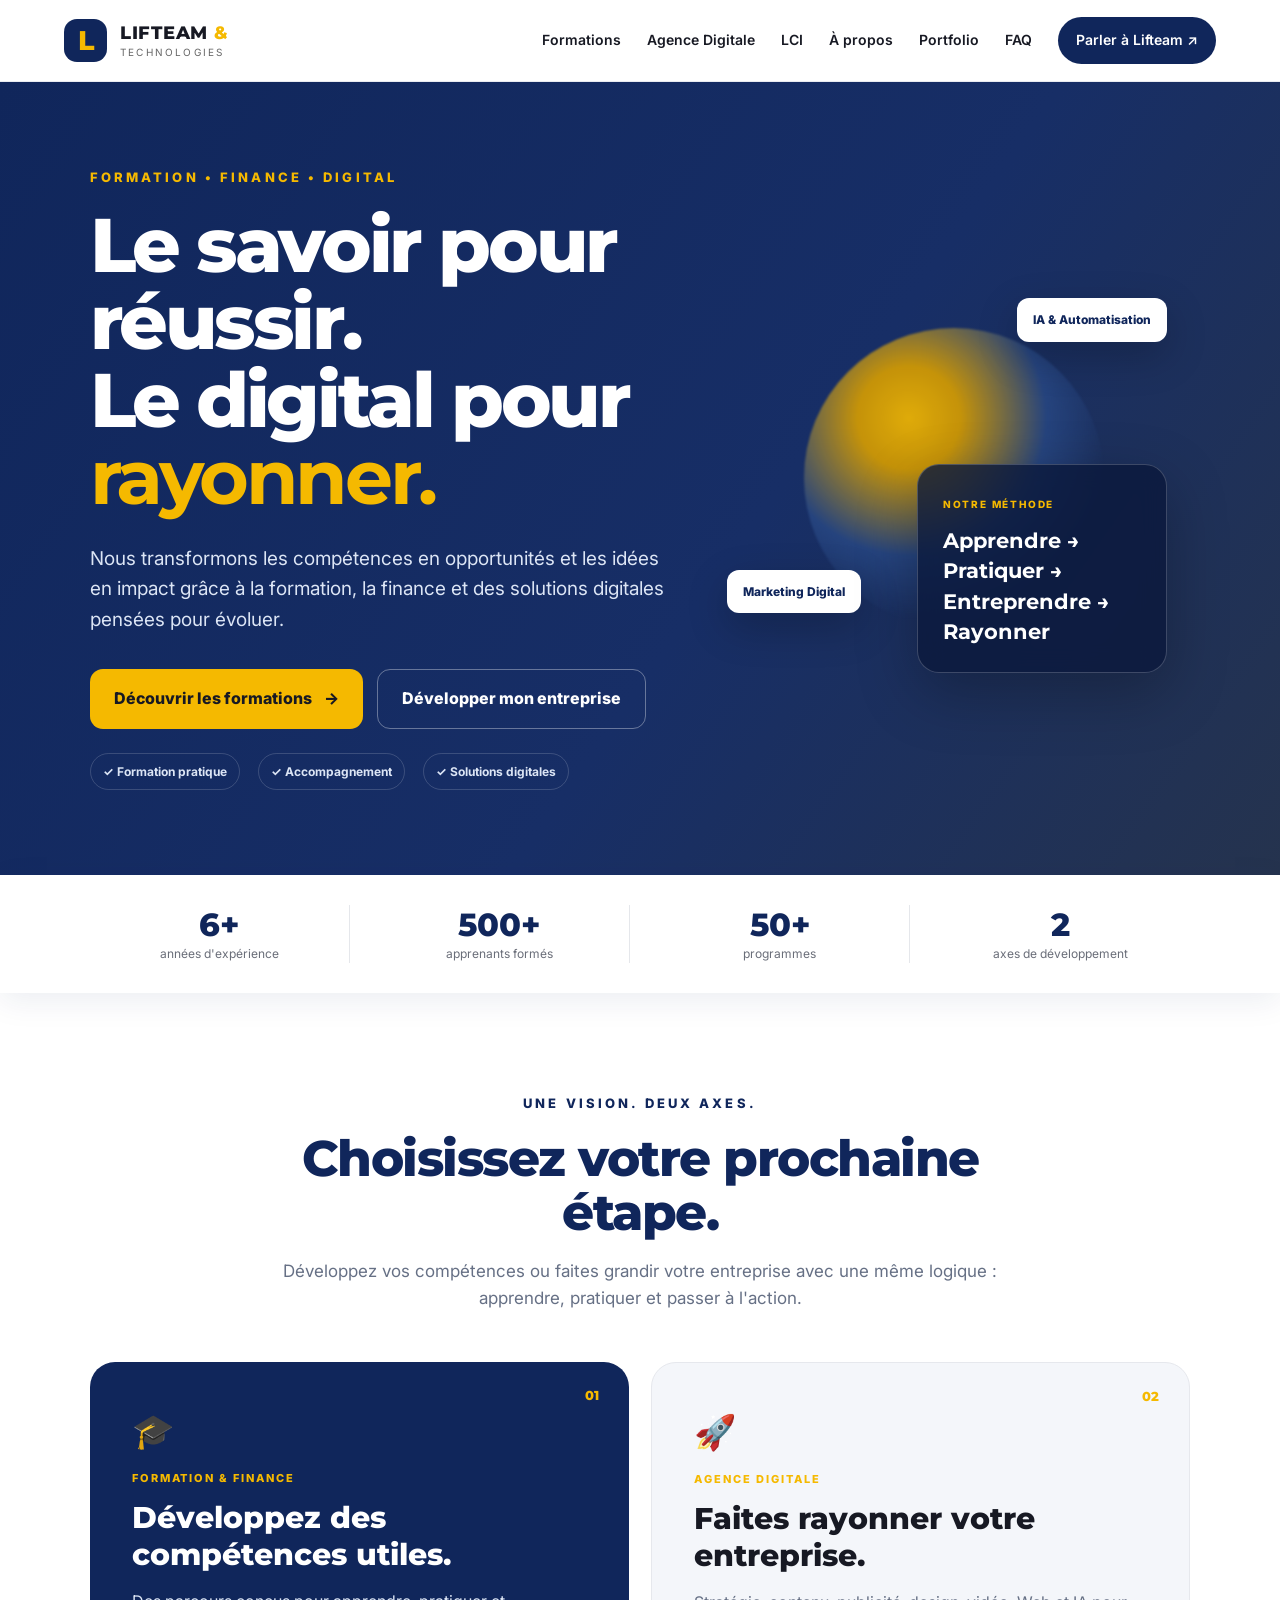
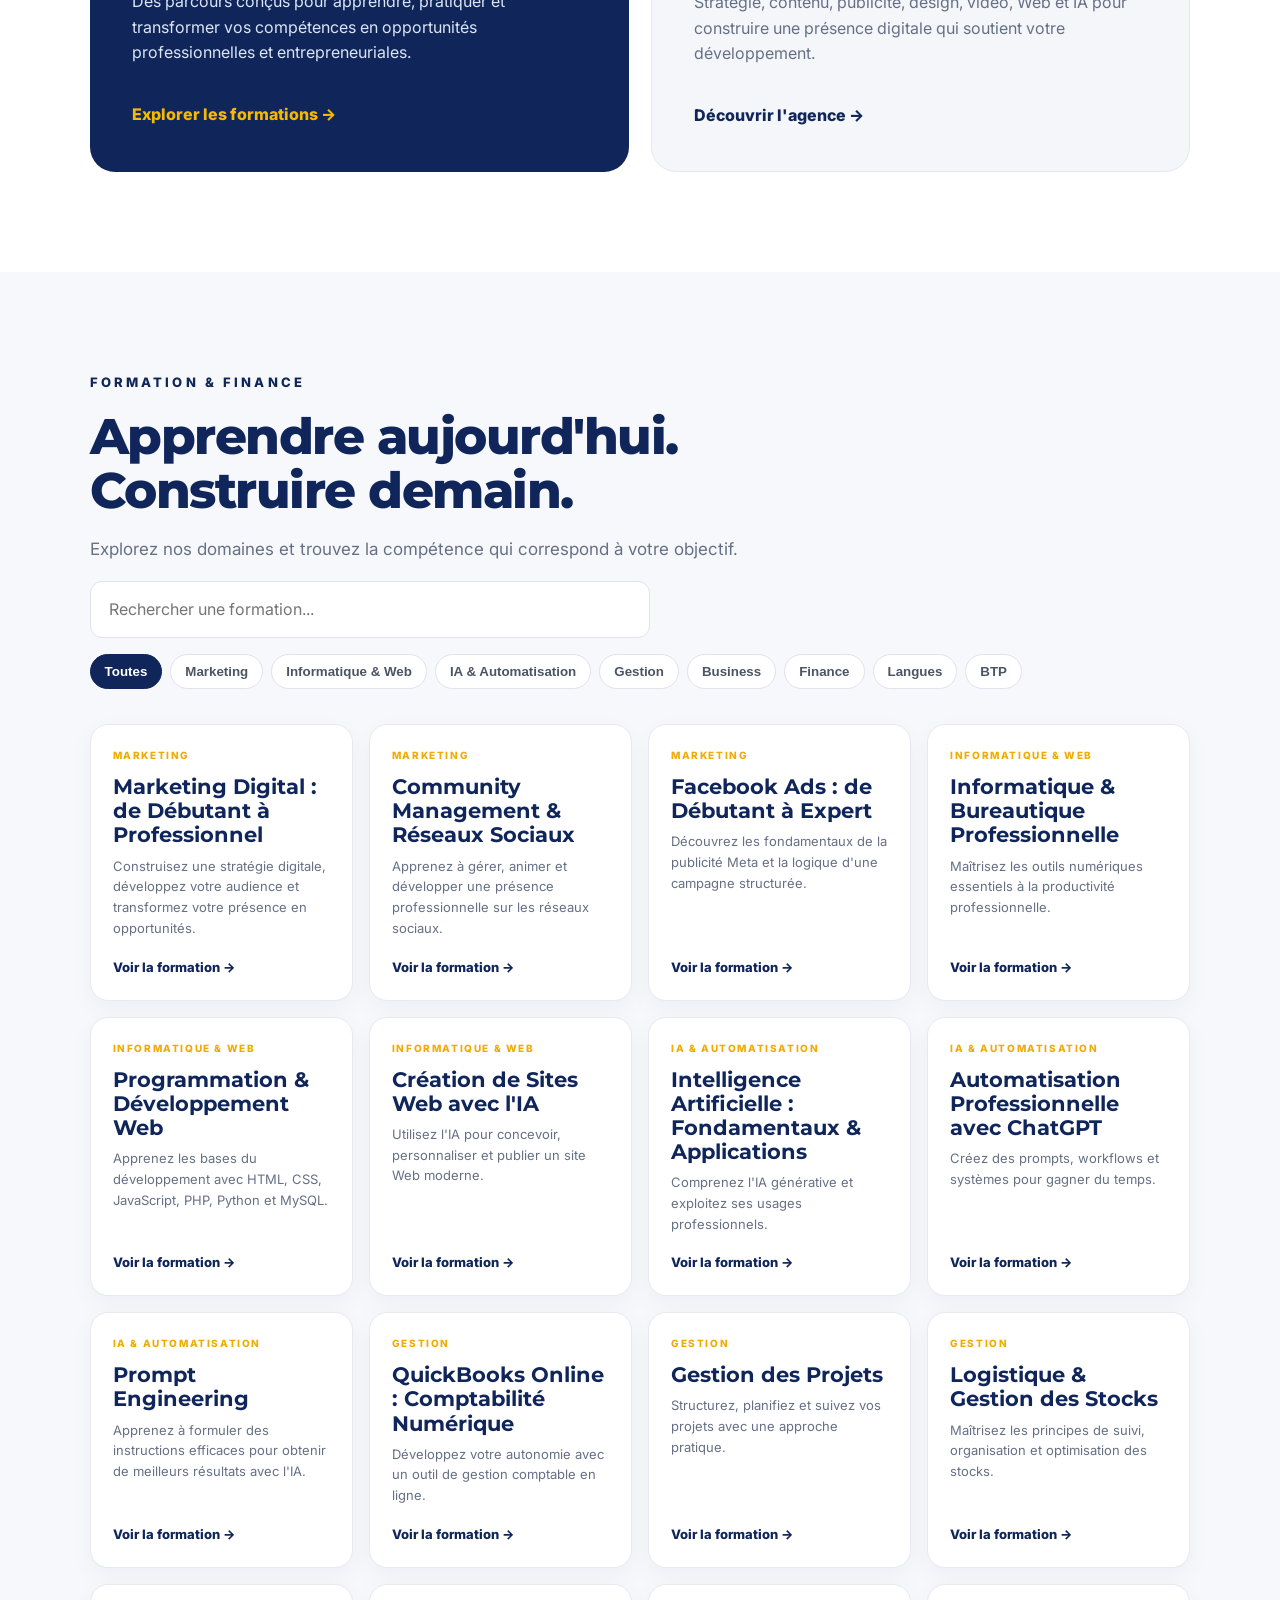
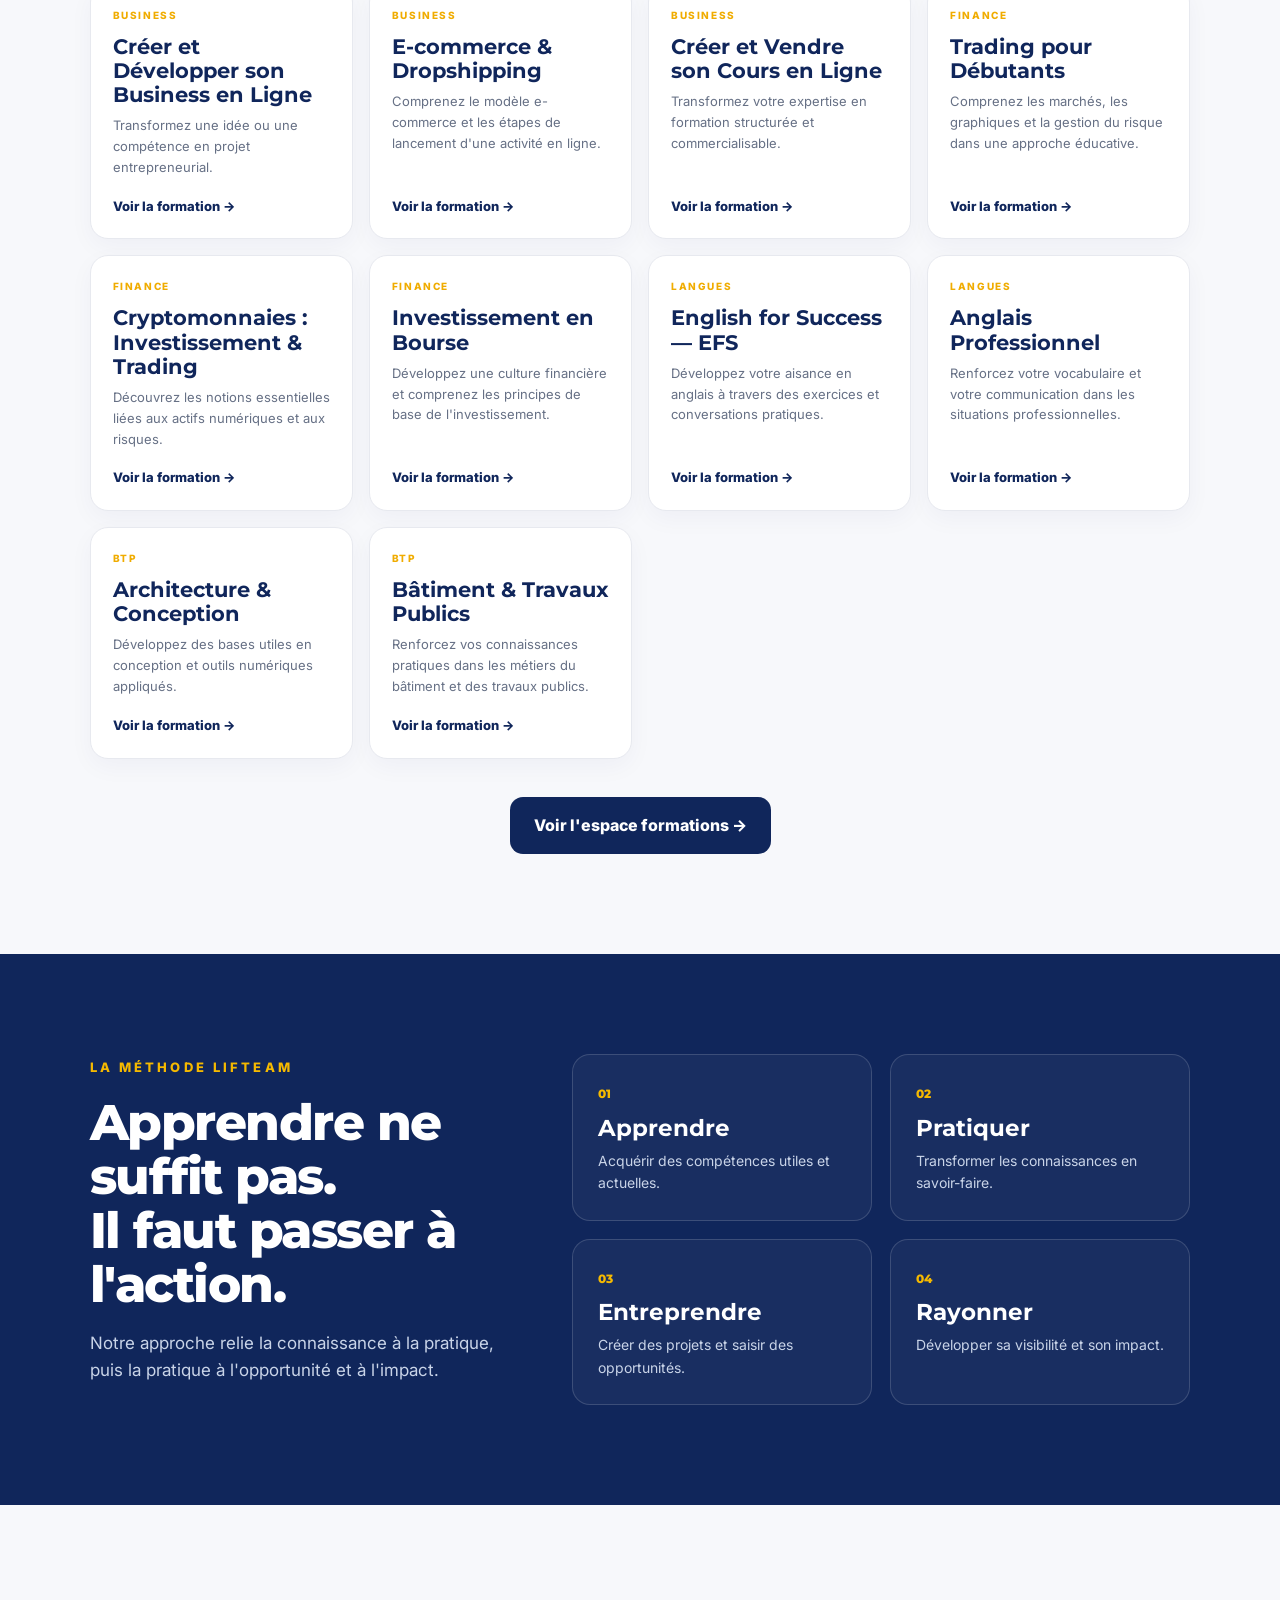
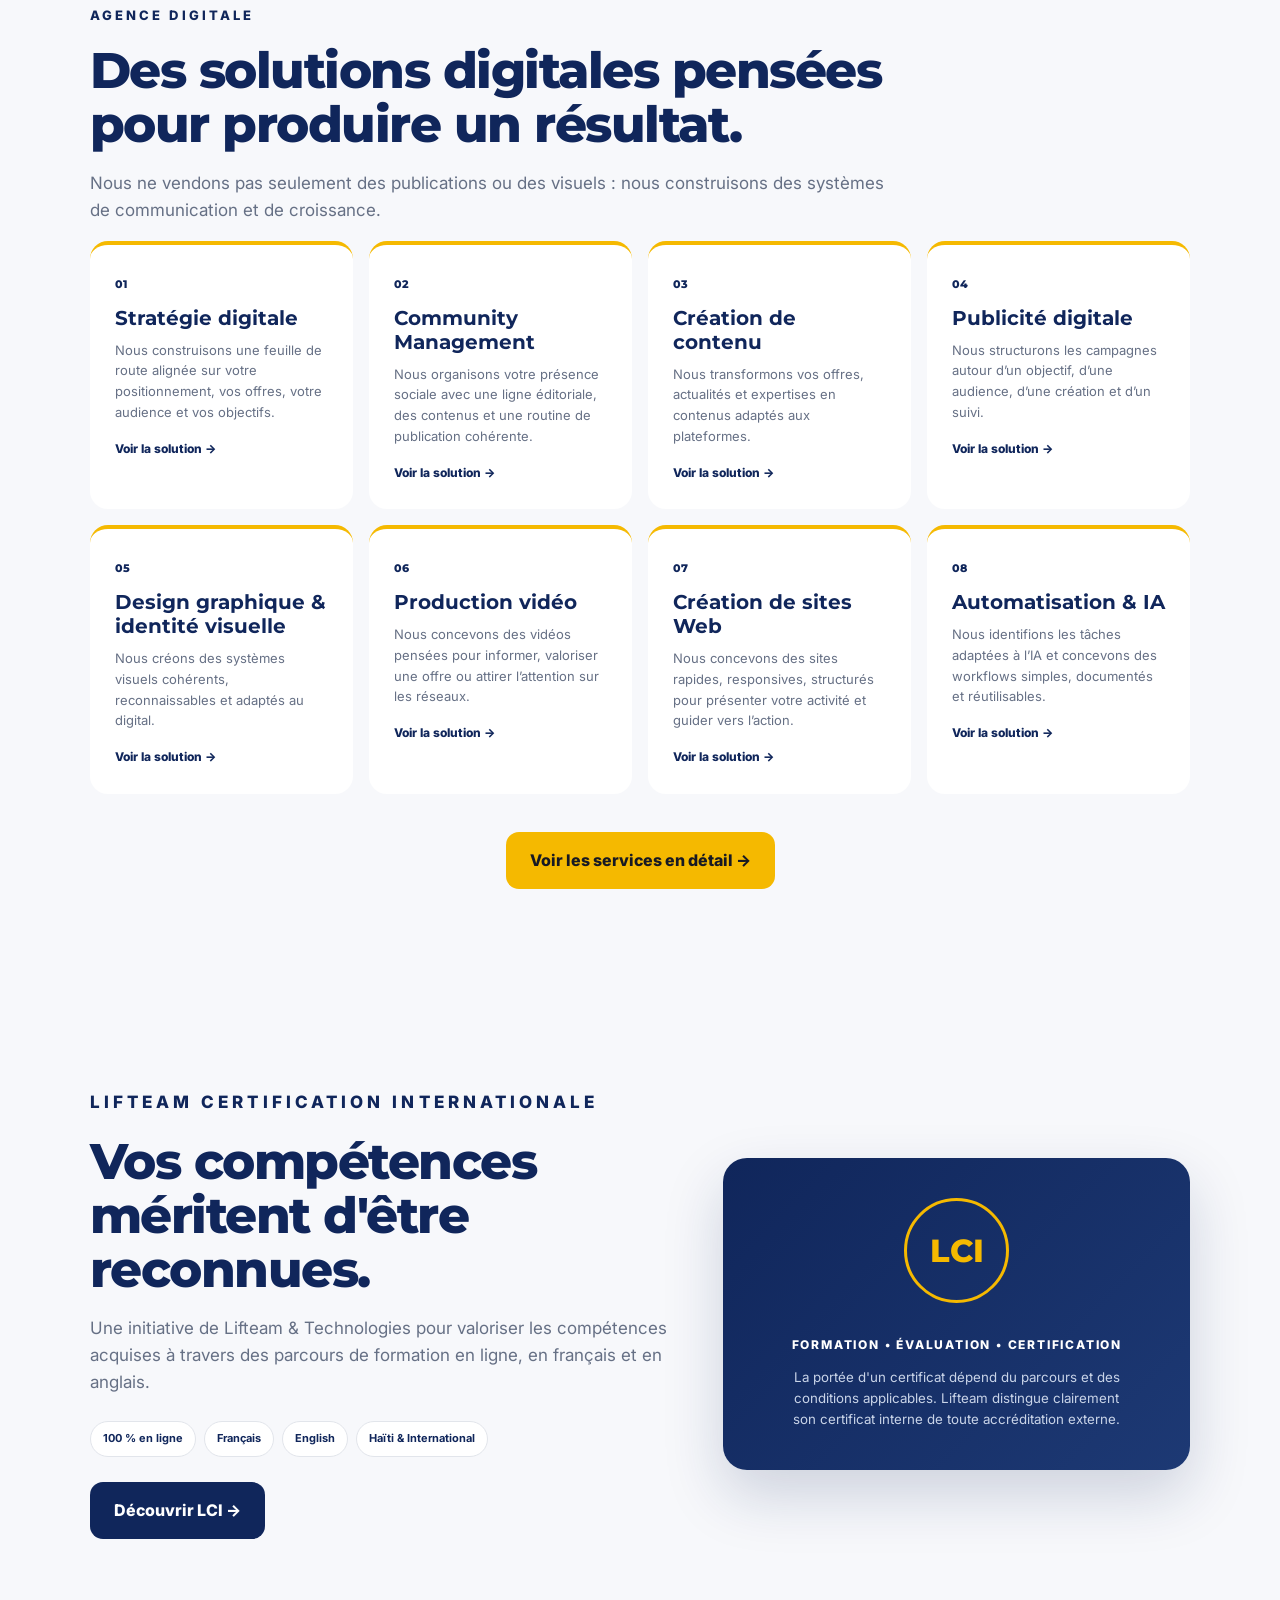
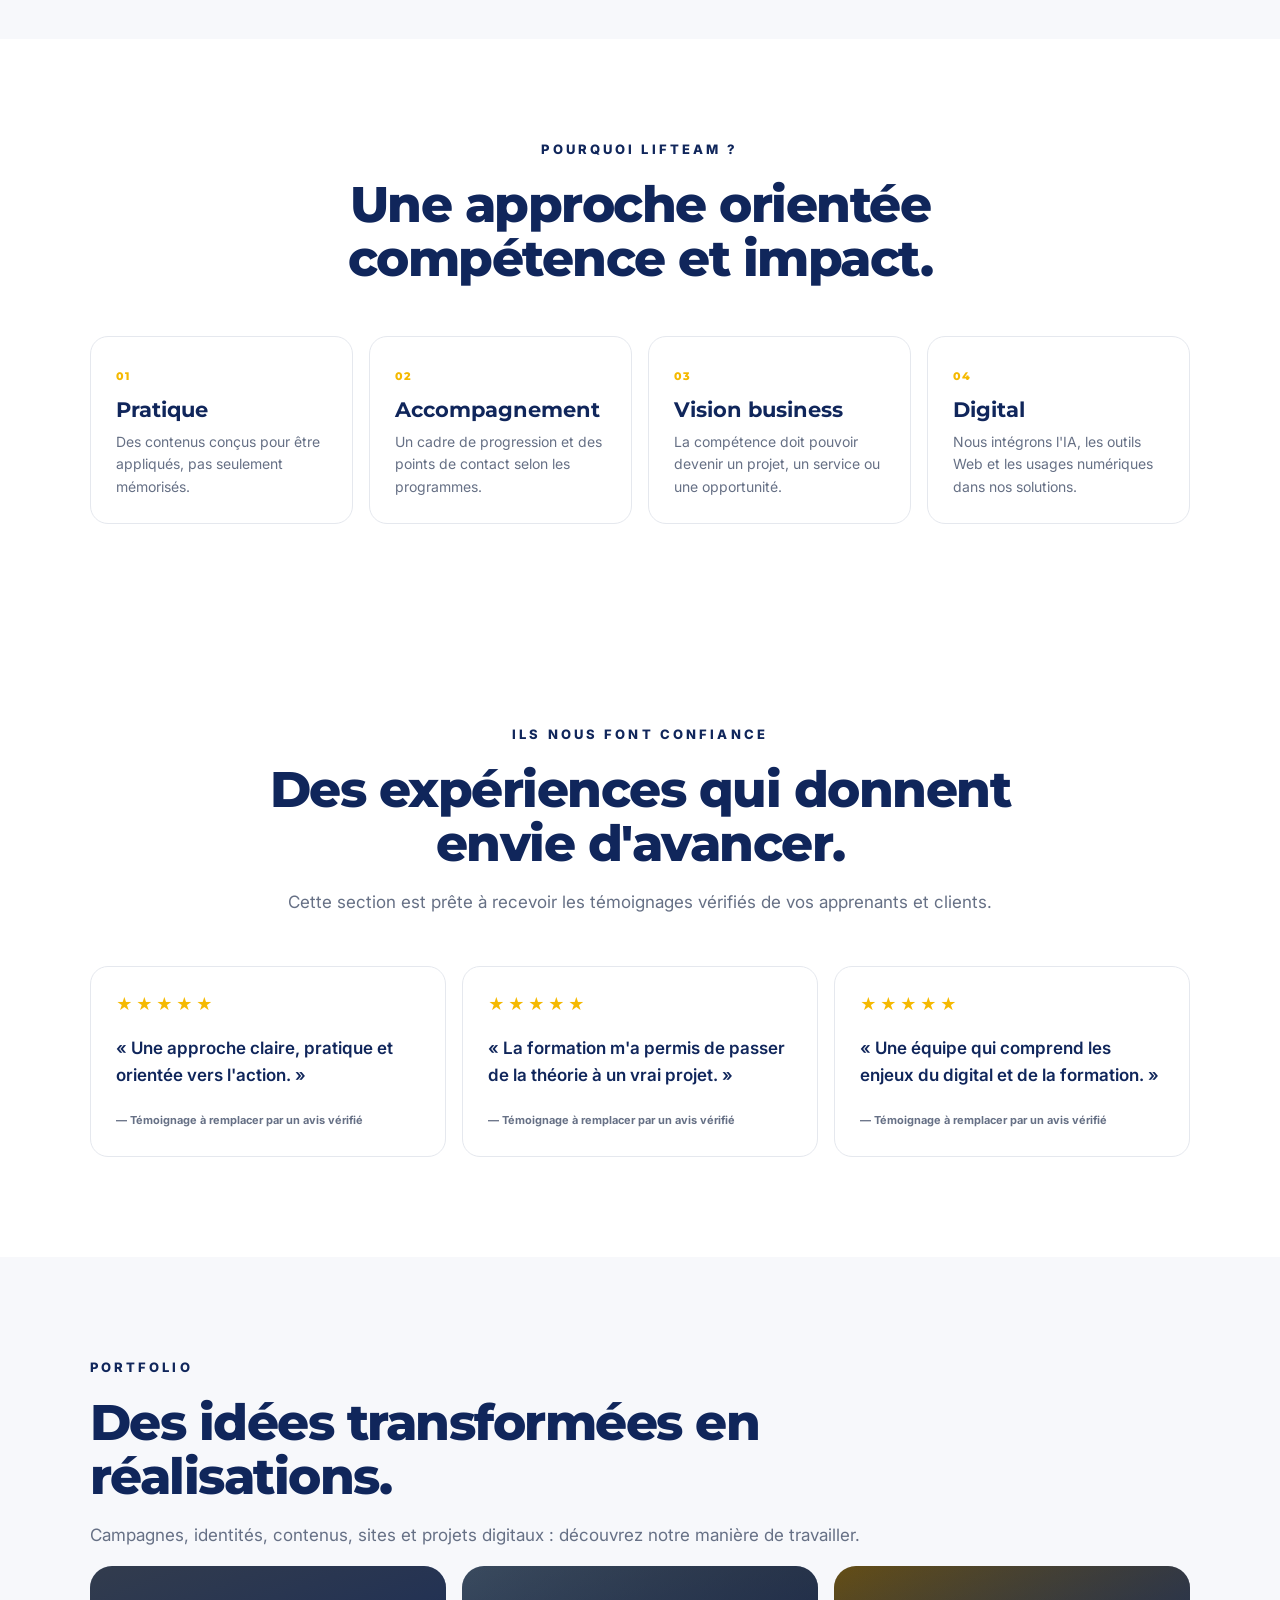
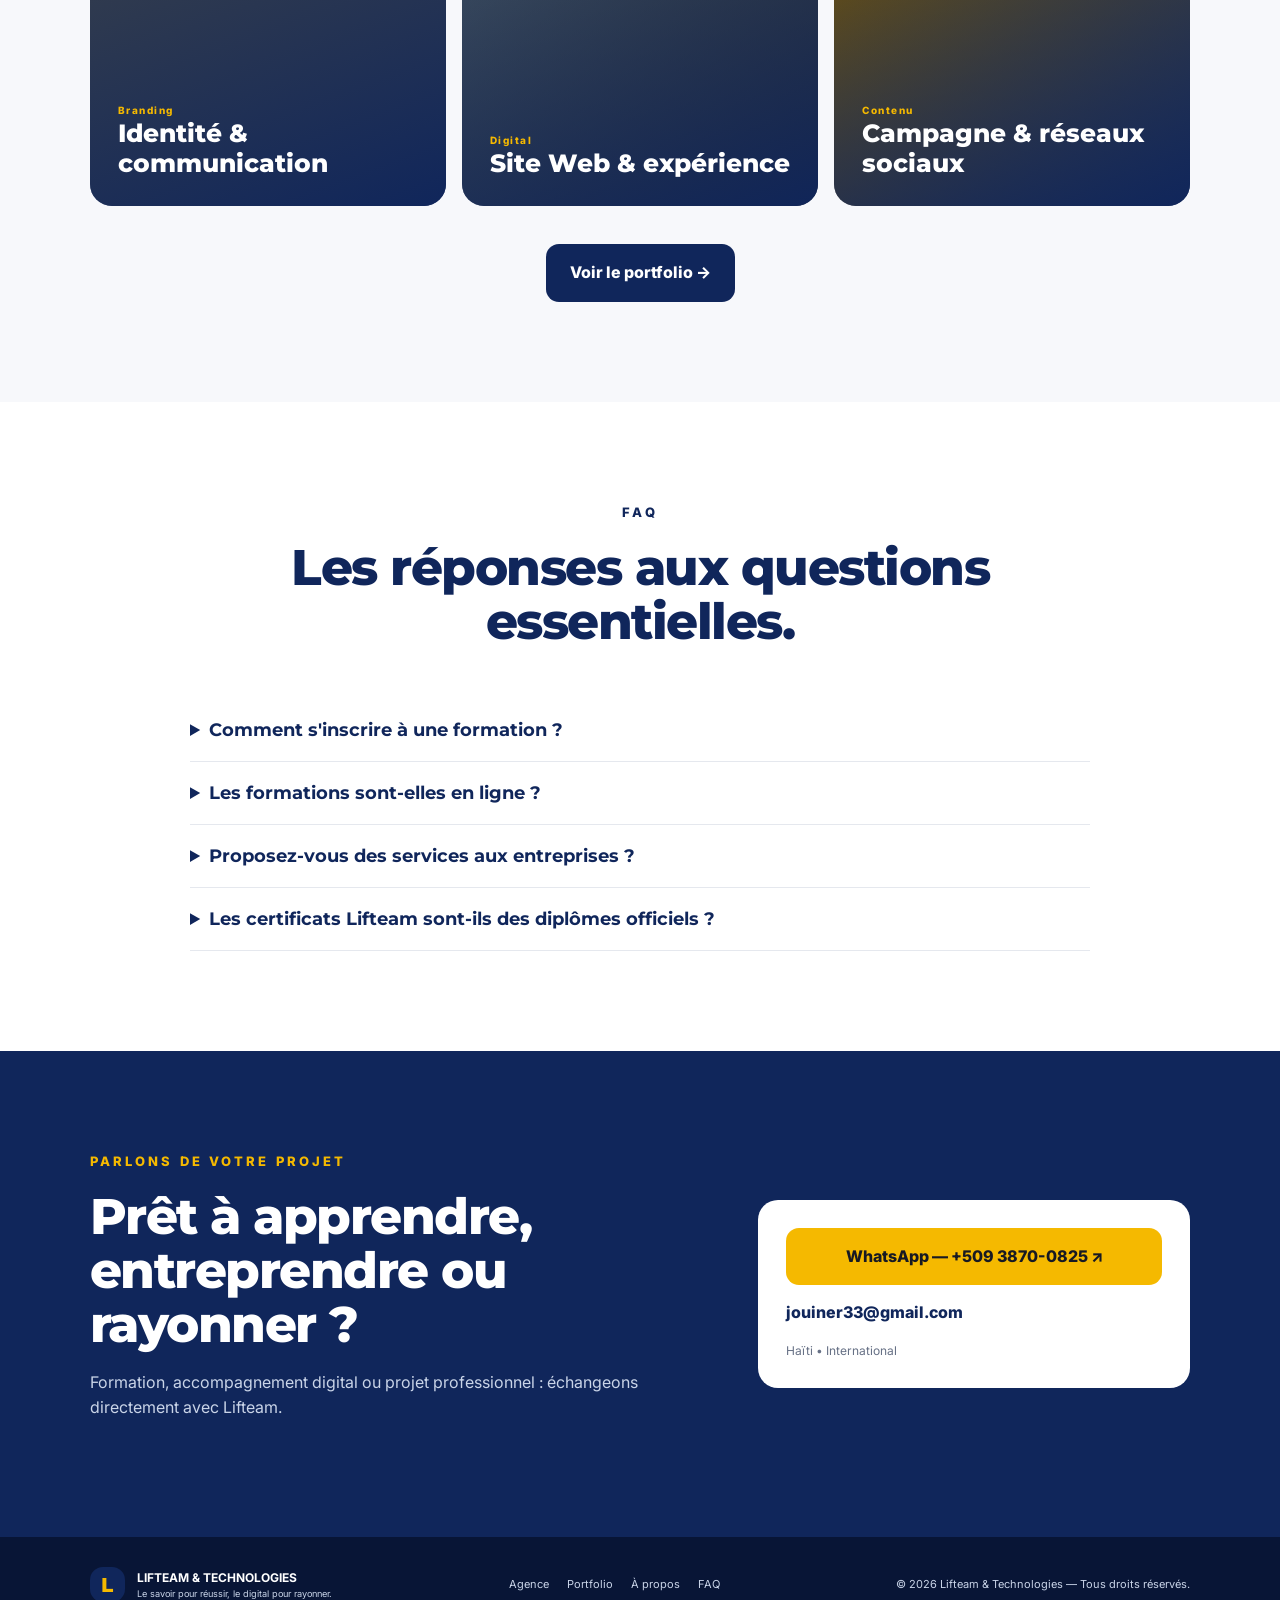
==== commit 064efd5a: "Add files via upload" ====
--- a/index.html
+++ b/index.html
@@ -1,176 +1,36 @@
 <!doctype html>
 <html lang="fr">
 <head>
-  <meta charset="utf-8">
-  <meta name="viewport" content="width=device-width, initial-scale=1">
-  <meta name="description" content="Lifteam & Technologies — formations, finance et solutions digitales. Apprendre, pratiquer, entreprendre, rayonner.">
-  <title>Lifteam & Technologies | V3</title>
-  <link rel="preconnect" href="https://fonts.googleapis.com">
-  <link rel="preconnect" href="https://fonts.gstatic.com" crossorigin>
-  <link href="https://fonts.googleapis.com/css2?family=Inter:wght@400;500;600;700;800&family=Montserrat:wght@600;700;800&display=swap" rel="stylesheet">
-  <link rel="stylesheet" href="styles.css">
+<meta charset="utf-8"><meta name="viewport" content="width=device-width, initial-scale=1">
+<meta name="description" content="Lifteam & Technologies : formations, finance, agence digitale, IA et solutions Web. Apprendre, pratiquer, entreprendre, rayonner.">
+<meta name="keywords" content="Lifteam, formation Haiti, agence digitale Haiti, intelligence artificielle, marketing digital, création site web, automatisation">
+<meta name="author" content="Lifteam & Technologies">
+<meta property="og:title" content="Lifteam & Technologies | Formation & Agence Digitale">
+<meta property="og:description" content="Le savoir pour réussir, le digital pour rayonner.">
+<meta property="og:type" content="website">
+<meta name="theme-color" content="#10265B">
+<title>Lifteam & Technologies | Formation & Agence Digitale</title>
+<link rel="preconnect" href="https://fonts.googleapis.com"><link rel="preconnect" href="https://fonts.gstatic.com" crossorigin>
+<link href="https://fonts.googleapis.com/css2?family=Inter:wght@400;500;600;700;800&family=Montserrat:wght@600;700;800&display=swap" rel="stylesheet">
+<link rel="stylesheet" href="styles.css">
+<script type="application/ld+json">{"@context":"https://schema.org","@type":"Organization","name":"Lifteam & Technologies","url":"https://lifteam-tech.github.io/Lifteam-technologies-site/","email":"jouiner33@gmail.com","telephone":"+50938700825","description":"Formation, finance et solutions digitales."}</script>
 </head>
 <body>
-<header class="site-header">
-  <a class="brand" href="#accueil" aria-label="Lifteam & Technologies">
-    <span class="brand-mark">L</span>
-    <span><strong>LIFTEAM <em>&amp;</em></strong><small>TECHNOLOGIES</small></span>
-  </a>
-  <nav class="desktop-nav" aria-label="Navigation principale">
-    <a href="#formations">Formations</a>
-    <a href="#agence">Agence Digitale</a>
-    <a href="#lci">LCI</a>
-    <a href="#apropos">À propos</a>
-    <a class="nav-cta" href="#contact">Parler à Lifteam ↗</a>
-  </nav>
-  <button class="menu-btn" aria-label="Ouvrir le menu" aria-expanded="false">☰</button>
-</header>
-
-<main id="accueil">
-<section class="hero">
-  <div class="hero-copy">
-    <p class="eyebrow">FORMATION • FINANCE • DIGITAL</p>
-    <h1>Le savoir pour <span>réussir.</span><br>Le digital pour <b>rayonner.</b></h1>
-    <p class="lead">Nous transformons les compétences en opportunités et les idées en impact grâce à la formation, la finance et des solutions digitales pensées pour évoluer.</p>
-    <div class="actions">
-      <a class="btn btn-gold" href="#formations">Découvrir les formations <span>→</span></a>
-      <a class="btn btn-outline" href="#agence">Développer mon entreprise</a>
-    </div>
-  </div>
-  <div class="hero-card">
-    <div class="orb"></div>
-    <div class="floating-card fc1">IA &amp; Automatisation</div>
-    <div class="floating-card fc2">Marketing Digital</div>
-    <div class="hero-panel">
-      <span>NOTRE MÉTHODE</span>
-      <strong>Apprendre →<br>Pratiquer →<br>Entreprendre →<br>Rayonner</strong>
-    </div>
-  </div>
-</section>
-
-<section class="stats">
-  <div><strong>6+</strong><span>années d'expérience</span></div>
-  <div><strong>500+</strong><span>apprenants formés</span></div>
-  <div><strong>50+</strong><span>programmes</span></div>
-  <div><strong>2</strong><span>axes de développement</span></div>
-</section>
-
-<section class="path section">
-  <div class="section-heading centered">
-    <p class="eyebrow dark">UNE VISION. DEUX AXES.</p>
-    <h2>Choisissez votre prochaine étape.</h2>
-    <p>Que vous souhaitiez développer vos compétences ou faire grandir votre entreprise, Lifteam vous accompagne de l'idée à l'action.</p>
-  </div>
-  <div class="axis-grid">
-    <article class="axis axis-blue">
-      <span class="number">01</span>
-      <div class="icon">🎓</div>
-      <p class="tag">FORMATION &amp; FINANCE</p>
-      <h3>Développez des compétences utiles.</h3>
-      <p>Des parcours conçus pour apprendre, pratiquer et transformer vos compétences en opportunités professionnelles et entrepreneuriales.</p>
-      <a class="text-link" href="#formations">Explorer les formations →</a>
-    </article>
-    <article class="axis axis-dark">
-      <span class="number">02</span>
-      <div class="icon">🚀</div>
-      <p class="tag">AGENCE DIGITALE</p>
-      <h3>Faites rayonner votre entreprise.</h3>
-      <p>Stratégie, contenu, publicité, design, vidéo, Web et IA pour construire une présence digitale qui soutient votre développement.</p>
-      <a class="text-link" href="#agence">Découvrir l'agence →</a>
-    </article>
-  </div>
-</section>
-
-<section id="formations" class="section catalog">
-  <div class="section-heading">
-    <p class="eyebrow dark">FORMATION &amp; FINANCE</p>
-    <h2>Apprendre aujourd'hui.<br>Construire demain.</h2>
-    <p>Explorez nos domaines et trouvez la compétence qui correspond à votre objectif.</p>
-  </div>
-  <div class="filterbar">
-    <input id="search" type="search" placeholder="Rechercher une formation..." aria-label="Rechercher une formation">
-    <div class="filters" role="group" aria-label="Filtrer les formations">
-      <button class="filter active" data-filter="all">Toutes</button>
-      <button class="filter" data-filter="marketing">Marketing</button>
-      <button class="filter" data-filter="tech">Informatique &amp; Web</button>
-      <button class="filter" data-filter="ia">IA &amp; Automatisation</button>
-      <button class="filter" data-filter="gestion">Gestion</button>
-      <button class="filter" data-filter="business">Business</button>
-      <button class="filter" data-filter="finance">Finance</button>
-      <button class="filter" data-filter="langues">Langues</button>
-      <button class="filter" data-filter="btp">BTP</button>
-    </div>
-  </div>
-  <div id="courseGrid" class="course-grid"></div>
-  <p id="emptyState" class="empty" hidden>Aucune formation ne correspond à votre recherche.</p>
-</section>
-
-<section class="method section">
-  <div class="method-copy">
-    <p class="eyebrow">LA MÉTHODE LIFTEAM</p>
-    <h2>Apprendre ne suffit pas.<br>Il faut passer à l'action.</h2>
-    <p>Notre approche relie la connaissance à la pratique, puis la pratique à l'opportunité et à l'impact.</p>
-  </div>
-  <div class="steps">
-    <div><span>01</span><strong>Apprendre</strong><p>Acquérir des compétences utiles et actuelles.</p></div>
-    <div><span>02</span><strong>Pratiquer</strong><p>Transformer les connaissances en savoir-faire.</p></div>
-    <div><span>03</span><strong>Entreprendre</strong><p>Créer des projets et saisir des opportunités.</p></div>
-    <div><span>04</span><strong>Rayonner</strong><p>Développer sa visibilité et son impact.</p></div>
-  </div>
-</section>
-
-<section id="agence" class="section agency">
-  <div class="section-heading centered light">
-    <p class="eyebrow">AGENCE DIGITALE</p>
-    <h2>Votre présence digitale devient un levier de développement.</h2>
-    <p>Des solutions pensées pour les entreprises, marques, entrepreneurs et organisations.</p>
-  </div>
-  <div id="serviceGrid" class="service-grid"></div>
-  <div class="center-actions"><a class="btn btn-gold" href="#contact">Demander un devis →</a></div>
-</section>
-
-<section id="lci" class="section lci">
-  <div class="lci-copy">
-    <p class="eyebrow dark">LIFTEAM CERTIFICATION INTERNATIONALE</p>
-    <h2>Vos compétences méritent d'être reconnues.</h2>
-    <p>Une initiative de Lifteam &amp; Technologies pour valoriser les compétences acquises à travers des parcours de formation en ligne, en français et en anglais.</p>
-    <div class="chips"><span>100 % en ligne</span><span>Français</span><span>English</span><span>Haïti &amp; International</span></div>
-    <a class="btn btn-dark" href="#contact">Découvrir LCI →</a>
-  </div>
-  <div class="certificate">
-    <div class="seal">LCI</div>
-    <p>FORMATION • ÉVALUATION • CERTIFICATION</p>
-    <small>Cadre de certification à préciser selon le parcours et les conditions applicables.</small>
-  </div>
-</section>
-
-<section id="apropos" class="section about">
-  <div class="section-heading centered">
-    <p class="eyebrow dark">À PROPOS</p>
-    <h2>Une vision. Une équipe. Un avenir.</h2>
-    <p>Lifteam &amp; Technologies évolue à la croisée de la formation, de la finance et du digital, avec une ambition simple : rendre les compétences plus accessibles et aider les organisations à mieux exploiter les outils numériques.</p>
-  </div>
-</section>
-
-<section id="contact" class="contact section">
-  <div>
-    <p class="eyebrow">PARLONS DE VOTRE PROJET</p>
-    <h2>Prêt à apprendre, entreprendre ou rayonner ?</h2>
-    <p>Formation, accompagnement digital ou projet professionnel : échangeons directement avec Lifteam.</p>
-  </div>
-  <div class="contact-card">
-    <a class="btn btn-gold full" href="https://wa.me/50938700825" target="_blank" rel="noopener">WhatsApp — +509 3870-0825 ↗</a>
-    <a class="email-link" href="mailto:jouiner33@gmail.com">jouiner33@gmail.com</a>
-    <span>Haïti • International</span>
-  </div>
-</section>
+<header class="site-header"><a class="brand" href="index.html"><span class="brand-mark">L</span><span><strong>LIFTEAM <em>&amp;</em></strong><small>TECHNOLOGIES</small></span></a>
+<nav class="desktop-nav"><a href="index.html#formations">Formations</a><a href="agence.html">Agence Digitale</a><a href="index.html#lci">LCI</a><a href="a-propos.html">À propos</a><a href="portfolio.html">Portfolio</a><a href="index.html#faq">FAQ</a><a class="nav-cta" href="index.html#contact">Parler à Lifteam ↗</a></nav><button class="menu-btn" aria-label="Ouvrir le menu" aria-expanded="false">☰</button></header>
+<main>
+<section class="hero" id="accueil"><div class="hero-copy"><p class="eyebrow">FORMATION • FINANCE • DIGITAL</p><h1>Le savoir pour <span>réussir.</span><br>Le digital pour <b>rayonner.</b></h1><p class="lead">Nous transformons les compétences en opportunités et les idées en impact grâce à la formation, la finance et des solutions digitales pensées pour évoluer.</p><div class="actions"><a class="btn btn-gold" href="#formations">Découvrir les formations <span>→</span></a><a class="btn btn-outline" href="agence.html">Développer mon entreprise</a></div><div class="trust-row"><span>✓ Formation pratique</span><span>✓ Accompagnement</span><span>✓ Solutions digitales</span></div></div><div class="hero-card"><div class="orb"></div><div class="floating-card fc1">IA &amp; Automatisation</div><div class="floating-card fc2">Marketing Digital</div><div class="hero-panel"><span>NOTRE MÉTHODE</span><strong>Apprendre →<br>Pratiquer →<br>Entreprendre →<br>Rayonner</strong></div></div></section>
+<section class="stats"><div><strong>6+</strong><span>années d'expérience</span></div><div><strong>500+</strong><span>apprenants formés</span></div><div><strong>50+</strong><span>programmes</span></div><div><strong>2</strong><span>axes de développement</span></div></section>
+<section class="section path"><div class="section-heading centered"><p class="eyebrow dark">UNE VISION. DEUX AXES.</p><h2>Choisissez votre prochaine étape.</h2><p>Développez vos compétences ou faites grandir votre entreprise avec une même logique : apprendre, pratiquer et passer à l'action.</p></div><div class="axis-grid"><article class="axis axis-blue"><span class="number">01</span><div class="icon">🎓</div><p class="tag">FORMATION &amp; FINANCE</p><h3>Développez des compétences utiles.</h3><p>Des parcours conçus pour apprendre, pratiquer et transformer vos compétences en opportunités professionnelles et entrepreneuriales.</p><a class="text-link" href="#formations">Explorer les formations →</a></article><article class="axis axis-dark"><span class="number">02</span><div class="icon">🚀</div><p class="tag">AGENCE DIGITALE</p><h3>Faites rayonner votre entreprise.</h3><p>Stratégie, contenu, publicité, design, vidéo, Web et IA pour construire une présence digitale qui soutient votre développement.</p><a class="text-link" href="agence.html">Découvrir l'agence →</a></article></div></section>
+<section id="formations" class="section catalog"><div class="section-heading"><p class="eyebrow dark">FORMATION &amp; FINANCE</p><h2>Apprendre aujourd'hui.<br>Construire demain.</h2><p>Explorez nos domaines et trouvez la compétence qui correspond à votre objectif.</p></div><div class="filterbar"><input id="search" type="search" placeholder="Rechercher une formation..." aria-label="Rechercher une formation"><div class="filters"><button class="filter active" data-filter="all">Toutes</button><button class="filter" data-filter="marketing">Marketing</button><button class="filter" data-filter="tech">Informatique &amp; Web</button><button class="filter" data-filter="ia">IA &amp; Automatisation</button><button class="filter" data-filter="gestion">Gestion</button><button class="filter" data-filter="business">Business</button><button class="filter" data-filter="finance">Finance</button><button class="filter" data-filter="langues">Langues</button><button class="filter" data-filter="btp">BTP</button></div></div><div id="courseGrid" class="course-grid"></div><p id="emptyState" class="empty" hidden>Aucune formation ne correspond à votre recherche.</p><div class="center-actions"><a class="btn btn-dark" href="formation.html">Voir l'espace formations →</a></div></section>
+<section class="method section"><div class="method-copy"><p class="eyebrow">LA MÉTHODE LIFTEAM</p><h2>Apprendre ne suffit pas.<br>Il faut passer à l'action.</h2><p>Notre approche relie la connaissance à la pratique, puis la pratique à l'opportunité et à l'impact.</p></div><div class="steps"><div><span>01</span><strong>Apprendre</strong><p>Acquérir des compétences utiles et actuelles.</p></div><div><span>02</span><strong>Pratiquer</strong><p>Transformer les connaissances en savoir-faire.</p></div><div><span>03</span><strong>Entreprendre</strong><p>Créer des projets et saisir des opportunités.</p></div><div><span>04</span><strong>Rayonner</strong><p>Développer sa visibilité et son impact.</p></div></div></section>
+<section class="section agency-preview"><div class="section-heading"><p class="eyebrow dark">AGENCE DIGITALE</p><h2>Des solutions digitales pensées pour produire un résultat.</h2><p>Nous ne vendons pas seulement des publications ou des visuels : nous construisons des systèmes de communication et de croissance.</p></div><div class="service-grid" id="serviceGrid"></div><div class="center-actions"><a class="btn btn-gold" href="agence.html">Voir les services en détail →</a></div></section>
+<section id="lci" class="section lci"><div class="lci-copy"><p class="eyebrow dark">LIFTEAM CERTIFICATION INTERNATIONALE</p><h2>Vos compétences méritent d'être reconnues.</h2><p>Une initiative de Lifteam &amp; Technologies pour valoriser les compétences acquises à travers des parcours de formation en ligne, en français et en anglais.</p><div class="chips"><span>100 % en ligne</span><span>Français</span><span>English</span><span>Haïti &amp; International</span></div><a class="btn btn-dark" href="#contact">Découvrir LCI →</a></div><div class="certificate"><div class="seal">LCI</div><p>FORMATION • ÉVALUATION • CERTIFICATION</p><small>La portée d'un certificat dépend du parcours et des conditions applicables. Lifteam distingue clairement son certificat interne de toute accréditation externe.</small></div></section>
+<section class="section proof"><div class="section-heading centered"><p class="eyebrow dark">POURQUOI LIFTEAM ?</p><h2>Une approche orientée compétence et impact.</h2></div><div class="proof-grid"><div><span>01</span><h3>Pratique</h3><p>Des contenus conçus pour être appliqués, pas seulement mémorisés.</p></div><div><span>02</span><h3>Accompagnement</h3><p>Un cadre de progression et des points de contact selon les programmes.</p></div><div><span>03</span><h3>Vision business</h3><p>La compétence doit pouvoir devenir un projet, un service ou une opportunité.</p></div><div><span>04</span><h3>Digital</h3><p>Nous intégrons l'IA, les outils Web et les usages numériques dans nos solutions.</p></div></div></section>
+<section class="section testimonials"><div class="section-heading centered"><p class="eyebrow dark">ILS NOUS FONT CONFIANCE</p><h2>Des expériences qui donnent envie d'avancer.</h2><p>Cette section est prête à recevoir les témoignages vérifiés de vos apprenants et clients.</p></div><div class="testimonial-grid"><article><div class="stars">★★★★★</div><p>« Une approche claire, pratique et orientée vers l'action. »</p><strong>— Témoignage à remplacer par un avis vérifié</strong></article><article><div class="stars">★★★★★</div><p>« La formation m'a permis de passer de la théorie à un vrai projet. »</p><strong>— Témoignage à remplacer par un avis vérifié</strong></article><article><div class="stars">★★★★★</div><p>« Une équipe qui comprend les enjeux du digital et de la formation. »</p><strong>— Témoignage à remplacer par un avis vérifié</strong></article></div></section>
+<section class="section portfolio-preview"><div class="section-heading"><p class="eyebrow dark">PORTFOLIO</p><h2>Des idées transformées en réalisations.</h2><p>Campagnes, identités, contenus, sites et projets digitaux : découvrez notre manière de travailler.</p></div><div class="portfolio-grid"><a href="portfolio.html" class="work work-1"><span>Branding</span><strong>Identité &amp; communication</strong></a><a href="portfolio.html" class="work work-2"><span>Digital</span><strong>Site Web &amp; expérience</strong></a><a href="portfolio.html" class="work work-3"><span>Contenu</span><strong>Campagne &amp; réseaux sociaux</strong></a></div><div class="center-actions"><a class="btn btn-dark" href="portfolio.html">Voir le portfolio →</a></div></section>
+<section id="faq" class="section faq"><div class="section-heading centered"><p class="eyebrow dark">FAQ</p><h2>Les réponses aux questions essentielles.</h2></div><div class="faq-list"><details><summary>Comment s'inscrire à une formation ?</summary><p>Ouvrez la fiche de la formation, consultez les modalités de la session puis contactez Lifteam via WhatsApp pour recevoir les informations d'inscription.</p></details><details><summary>Les formations sont-elles en ligne ?</summary><p>Plusieurs parcours sont proposés en ligne. Le format exact, les dates et l'accompagnement sont précisés sur chaque fiche ou lors de l'inscription.</p></details><details><summary>Proposez-vous des services aux entreprises ?</summary><p>Oui. L'Agence Digitale accompagne entreprises, marques, entrepreneurs et organisations en stratégie, contenu, publicité, design, vidéo, Web et automatisation IA.</p></details><details><summary>Les certificats Lifteam sont-ils des diplômes officiels ?</summary><p>Un certificat délivré par Lifteam atteste d'un parcours selon ses conditions propres. Il ne faut pas le présenter comme une accréditation ou un diplôme reconnu par une autorité externe sans preuve de cette reconnaissance.</p></details></div></section>
+<section id="contact" class="contact section"><div><p class="eyebrow">PARLONS DE VOTRE PROJET</p><h2>Prêt à apprendre, entreprendre ou rayonner ?</h2><p>Formation, accompagnement digital ou projet professionnel : échangeons directement avec Lifteam.</p></div><div class="contact-card"><a class="btn btn-gold full" href="https://wa.me/50938700825" target="_blank" rel="noopener">WhatsApp — +509 3870-0825 ↗</a><a class="email-link" href="mailto:jouiner33@gmail.com">jouiner33@gmail.com</a><span>Haïti • International</span></div></section>
 </main>
-
-<footer>
-  <div class="footer-brand"><span class="brand-mark">L</span><div><strong>LIFTEAM &amp; TECHNOLOGIES</strong><small>Le savoir pour réussir, le digital pour rayonner.</small></div></div>
-  <p>© 2026 Lifteam &amp; Technologies — Tous droits réservés.</p>
-</footer>
-
-<script src="script.js"></script>
-</body>
-</html>+<footer><div class="footer-brand"><span class="brand-mark">L</span><div><strong>LIFTEAM &amp; TECHNOLOGIES</strong><small>Le savoir pour réussir, le digital pour rayonner.</small></div></div><div class="footer-links"><a href="agence.html">Agence</a><a href="portfolio.html">Portfolio</a><a href="a-propos.html">À propos</a><a href="#faq">FAQ</a></div><p>© 2026 Lifteam &amp; Technologies — Tous droits réservés.</p></footer>
+<script src="script.js"></script></body></html>
--- a/styles.css
+++ b/styles.css
@@ -1 +1,5 @@
 *{box-sizing:border-box}html{scroll-behavior:smooth}body{margin:0;font-family:Inter,Arial,sans-serif;color:#171923;background:#fff;line-height:1.6}a{text-decoration:none;color:inherit}.site-header{height:82px;padding:0 5%;display:flex;align-items:center;justify-content:space-between;background:#fff;position:sticky;top:0;z-index:20;border-bottom:1px solid #e9ebf0}.brand{display:flex;align-items:center;gap:13px}.brand-mark{width:43px;height:43px;border-radius:13px;background:#10265b;color:#f5b900;display:grid;place-items:center;font:800 27px Montserrat}.brand strong{display:block;font:800 18px Montserrat;letter-spacing:.04em}.brand em{color:#f5b900;font-style:normal}.brand small{display:block;letter-spacing:.22em;font-size:10px;color:#666}.desktop-nav{display:flex;align-items:center;gap:26px;font-size:14px;font-weight:600}.desktop-nav a:hover{color:#10265b}.nav-cta{background:#10265b;color:#fff;padding:12px 18px;border-radius:999px}.menu-btn{display:none;border:0;background:none;font-size:28px}.hero{min-height:670px;background:linear-gradient(125deg,#10265b 0%,#172e66 58%,#25334e 100%);color:#fff;padding:85px 7%;display:grid;grid-template-columns:1.1fr .9fr;gap:50px;align-items:center;overflow:hidden}.eyebrow{font-size:13px;letter-spacing:.24em;font-weight:800;color:#f5b900;margin:0 0 18px}.eyebrow.dark{color:#10265b}.hero h1{font:800 clamp(45px,6vw,76px)/1.02 Montserrat;margin:0;letter-spacing:-.045em}.hero h1 span{color:#fff}.hero h1 b{color:#f5b900}.lead{max-width:700px;font-size:19px;color:#dce5f5;margin:28px 0 34px}.actions{display:flex;gap:14px;flex-wrap:wrap}.btn{display:inline-flex;align-items:center;justify-content:center;gap:12px;padding:16px 24px;border-radius:13px;font-weight:800;transition:.2s}.btn:hover{transform:translateY(-2px)}.btn-gold{background:#f5b900;color:#171923}.btn-outline{border:1px solid rgba(255,255,255,.35);color:#fff}.btn-dark{background:#10265b;color:#fff}.hero-card{min-height:430px;position:relative;display:grid;place-items:center}.orb{width:300px;height:300px;border-radius:50%;background:radial-gradient(circle at 35% 30%,#f5b900 0,#d89e00 18%,#274681 48%,transparent 70%);filter:blur(1px);opacity:.9}.hero-panel{position:absolute;width:250px;padding:25px;background:rgba(10,24,59,.8);border:1px solid rgba(255,255,255,.2);border-radius:22px;backdrop-filter:blur(12px);box-shadow:0 20px 60px rgba(0,0,0,.25);right:5%;bottom:20px}.hero-panel span{font-size:10px;letter-spacing:.18em;color:#f5b900;font-weight:800}.hero-panel strong{display:block;font:700 21px/1.45 Montserrat;margin-top:10px}.floating-card{position:absolute;background:#fff;color:#10265b;border-radius:12px;padding:12px 16px;font-weight:800;font-size:12px;box-shadow:0 14px 40px rgba(0,0,0,.22)}.fc1{top:35px;right:5%}.fc2{left:2%;bottom:80px}.stats{display:grid;grid-template-columns:repeat(4,1fr);background:#fff;box-shadow:0 8px 30px rgba(16,38,91,.08);padding:30px 7%;gap:20px}.stats div{display:flex;flex-direction:column;align-items:center;text-align:center;border-right:1px solid #e5e7eb}.stats div:last-child{border:0}.stats strong{font:800 32px Montserrat;color:#10265b}.stats span{font-size:12px;color:#6a6e79}.section{padding:100px 7%}.section-heading{max-width:800px}.section-heading.centered{text-align:center;margin:0 auto 50px}.section-heading h2,.method h2,.contact h2,.lci h2{font:800 clamp(32px,4vw,50px)/1.08 Montserrat;color:#10265b;margin:0 0 18px;letter-spacing:-.03em}.section-heading p:last-child,.method-copy p:last-child,.lci-copy>p,.about p{color:#667085;font-size:17px}.axis-grid{display:grid;grid-template-columns:1fr 1fr;gap:22px}.axis{padding:42px;border-radius:25px;position:relative;overflow:hidden;min-height:360px}.axis-blue{background:#10265b;color:#fff}.axis-dark{background:#f4f6fa;color:#171923;border:1px solid #e6e8ed}.axis .number{position:absolute;right:30px;top:25px;font:800 13px Montserrat;color:#f5b900}.axis .icon{font-size:34px}.axis .tag{font-size:11px;letter-spacing:.18em;font-weight:800;color:#f5b900}.axis h3{font:800 30px Montserrat;margin:12px 0}.axis p:not(.tag){color:#dce5f5}.axis-dark p:not(.tag){color:#667085}.text-link{display:inline-block;margin-top:20px;font-weight:800;color:#f5b900}.axis-dark .text-link{color:#10265b}.catalog{background:#f7f8fb}.filterbar{margin-bottom:30px}.filterbar input{width:100%;max-width:560px;padding:15px 18px;border:1px solid #dfe3ea;border-radius:12px;font:inherit;outline:none}.filters{display:flex;gap:8px;overflow:auto;padding:16px 0 5px}.filter{white-space:nowrap;border:1px solid #dfe3ea;background:#fff;border-radius:999px;padding:9px 14px;font-weight:700;color:#4b5563;cursor:pointer}.filter.active{background:#10265b;color:#fff;border-color:#10265b}.course-grid{display:grid;grid-template-columns:repeat(4,1fr);gap:16px}.course-card{background:#fff;border:1px solid #e7e9ef;border-radius:18px;padding:22px;min-height:220px;display:flex;flex-direction:column;box-shadow:0 8px 25px rgba(16,38,91,.04)}.course-card .cat{font-size:10px;font-weight:800;letter-spacing:.16em;color:#f0ac00}.course-card h3{font:700 21px Montserrat;color:#10265b;margin:12px 0 8px;line-height:1.15}.course-card p{font-size:13px;color:#667085;margin:0}.course-card a{margin-top:auto;padding-top:18px;font-weight:800;color:#10265b;font-size:13px}.empty{text-align:center;color:#667085}.method{background:#10265b;color:#fff;display:grid;grid-template-columns:.8fr 1.2fr;gap:70px;align-items:center}.method h2{color:#fff}.method-copy>p:last-child{color:#c9d4e8}.steps{display:grid;grid-template-columns:1fr 1fr;gap:18px}.steps div{border:1px solid rgba(255,255,255,.15);border-radius:18px;padding:25px;background:rgba(255,255,255,.04)}.steps span{color:#f5b900;font:800 12px Montserrat}.steps strong{display:block;font:700 23px Montserrat;margin:8px 0}.steps p{margin:0;color:#c9d4e8;font-size:14px}.agency{background:#0c1e49;color:#fff}.section-heading.light h2{color:#fff}.section-heading.light p:last-child{color:#c9d4e8}.service-grid{display:grid;grid-template-columns:repeat(4,1fr);gap:16px;max-width:1200px;margin:auto}.service-card{background:#fff;color:#171923;border-radius:18px;padding:25px;min-height:200px;border-top:4px solid #f5b900}.service-card .num{font:800 11px Montserrat;color:#10265b}.service-card h3{font:700 20px Montserrat;color:#10265b;margin:10px 0}.service-card p{font-size:13px;color:#667085;margin:0}.center-actions{text-align:center;margin-top:38px}.lci{display:grid;grid-template-columns:1fr .8fr;gap:50px;align-items:center;background:#f7f8fb}.chips{display:flex;gap:8px;flex-wrap:wrap;margin:25px 0}.chips span{background:#fff;border:1px solid #e2e5eb;border-radius:999px;padding:8px 12px;font-size:11px;font-weight:700;color:#10265b}.certificate{min-height:280px;border-radius:24px;background:linear-gradient(135deg,#10265b,#1d3974);color:#fff;padding:40px;display:flex;flex-direction:column;align-items:center;justify-content:center;text-align:center;box-shadow:0 25px 60px rgba(16,38,91,.18)}.seal{width:105px;height:105px;border:3px solid #f5b900;border-radius:50%;display:grid;place-items:center;font:800 32px Montserrat;color:#f5b900;margin-bottom:20px}.certificate p{font-weight:800;font-size:12px;letter-spacing:.15em}.certificate small{color:#c9d4e8;max-width:330px}.about{padding-bottom:80px}.contact{background:#10265b;color:#fff;display:grid;grid-template-columns:1fr .7fr;gap:50px;align-items:center}.contact h2{color:#fff}.contact>div>p:last-child{color:#c9d4e8}.contact-card{background:#fff;border-radius:20px;padding:28px;color:#171923;display:flex;flex-direction:column;gap:15px}.full{width:100%}.email-link{font-weight:800;color:#10265b}.contact-card span{font-size:12px;color:#667085}footer{background:#081536;color:#c9d4e8;padding:28px 7%;display:flex;justify-content:space-between;gap:20px;align-items:center;font-size:11px}.footer-brand{display:flex;align-items:center;gap:12px}.footer-brand strong{display:block;color:#fff;font-size:12px}.footer-brand small{display:block}.footer-brand .brand-mark{width:35px;height:35px;font-size:20px}@media(max-width:1000px){.course-grid{grid-template-columns:repeat(2,1fr)}.service-grid{grid-template-columns:repeat(2,1fr)}.hero{grid-template-columns:1fr}.hero-card{display:none}.method,.lci,.contact{grid-template-columns:1fr}.desktop-nav{display:none}.menu-btn{display:block}.stats{grid-template-columns:repeat(2,1fr)}.stats div:nth-child(2){border:0}}@media(max-width:650px){.site-header{height:72px;padding:0 5%}.brand strong{font-size:15px}.brand small{font-size:8px}.hero{padding:60px 6%;min-height:auto}.hero h1{font-size:43px}.lead{font-size:16px}.actions,.actions .btn{width:100%}.section{padding:72px 6%}.axis-grid,.course-grid,.service-grid,.steps{grid-template-columns:1fr}.stats{padding:24px 6%;grid-template-columns:1fr 1fr}.stats div{border:0}.section-heading h2,.method h2,.contact h2,.lci h2{font-size:34px}.filters{margin-right:-6vw}.axis{padding:30px}.contact-card{padding:20px}footer{flex-direction:column;align-items:flex-start}.hero-card{display:none}}
+
+/* V4 — commercial expansion */
+.trust-row{display:flex;flex-wrap:wrap;gap:18px;margin-top:24px;color:#dce5f5;font-size:12px;font-weight:700}.trust-row span{padding:8px 12px;border:1px solid rgba(255,255,255,.16);border-radius:999px}.agency-preview{background:#f7f8fb}.active-link{color:#10265b!important}.inner-hero{padding:90px 7%;background:linear-gradient(120deg,#10265b,#1d3974);color:#fff}.inner-hero h1{max-width:850px;font:800 clamp(42px,6vw,70px)/1.05 Montserrat;margin:0 0 22px;letter-spacing:-.04em}.inner-hero p:not(.eyebrow){max-width:760px;color:#dce5f5;font-size:18px}.dark-outline{border-color:#10265b;color:#10265b}.compact{padding-top:75px;padding-bottom:75px}.service-grid-large{grid-template-columns:repeat(4,1fr)}.service-card{transition:transform .2s,box-shadow .2s}.service-card:hover{transform:translateY(-5px);box-shadow:0 20px 45px rgba(16,38,91,.12)}.service-card a{display:inline-block;margin-top:16px;font-size:12px;font-weight:800;color:#10265b}.process{background:#f7f8fb}.process-grid{display:grid;grid-template-columns:repeat(3,1fr);gap:16px;margin-top:40px}.process-grid div,.proof-grid>div,.case-grid>div{background:#fff;border:1px solid #e5e8ee;border-radius:18px;padding:25px}.process-grid span,.proof-grid span{color:#f5b900;font:800 11px Montserrat;letter-spacing:.1em}.process-grid h3,.proof-grid h3,.case-grid h3{font:700 21px Montserrat;color:#10265b;margin:9px 0}.process-grid p,.proof-grid p,.case-grid p{color:#667085;font-size:14px;margin:0}.quote-cta{background:#10265b;color:#fff;text-align:center}.quote-cta h2{max-width:850px;margin:0 auto 28px;font:800 clamp(32px,4vw,52px)/1.08 Montserrat}.proof-grid{display:grid;grid-template-columns:repeat(4,1fr);gap:16px}.testimonial-grid{display:grid;grid-template-columns:repeat(3,1fr);gap:16px}.testimonial-grid article{border:1px solid #e5e8ee;border-radius:18px;padding:25px;background:#fff}.stars{color:#f5b900;letter-spacing:3px}.testimonial-grid p{font-size:17px;color:#10265b;font-weight:600}.testimonial-grid strong{font-size:11px;color:#667085}.portfolio-preview{background:#f7f8fb}.portfolio-grid{display:grid;grid-template-columns:repeat(3,1fr);gap:16px}.work{min-height:240px;border-radius:22px;padding:28px;color:#fff;display:flex;flex-direction:column;justify-content:flex-end;position:relative;overflow:hidden;background:#10265b}.work:before{content:"";position:absolute;inset:0;background:linear-gradient(160deg,rgba(245,185,0,.15),rgba(16,38,91,.95));z-index:0}.work>*{position:relative;z-index:1}.work span{font-size:10px;letter-spacing:.15em;font-weight:800;color:#f5b900}.work strong{font:800 25px Montserrat;max-width:300px}.work p{color:#dce5f5;font-size:13px}.work-2{background:linear-gradient(135deg,#19376f,#0b1735)}.work-3{background:linear-gradient(135deg,#4b3b19,#10265b)}.work-4{background:linear-gradient(135deg,#253c68,#101522)}.portfolio-grid-page{grid-template-columns:repeat(2,1fr)}.proof-note{margin-top:25px;background:#fff8df;border:1px solid #f5d879;padding:17px 20px;border-radius:14px;font-size:13px;color:#6b5a22}.case-studies{background:#f7f8fb}.case-grid{display:grid;grid-template-columns:repeat(3,1fr);gap:16px}.case-grid span{font-size:10px;letter-spacing:.15em;font-weight:800;color:#f0ac00}.about-columns{display:grid;grid-template-columns:1fr 1fr;gap:70px;align-items:start}.about-columns h2{font:800 clamp(32px,4vw,50px)/1.08 Montserrat;color:#10265b;margin:0}.about-columns p{color:#667085;font-size:17px}.values{background:#f7f8fb}.faq{background:#fff}.faq-list{max-width:900px;margin:auto}.faq-list details{border-bottom:1px solid #e5e8ee;padding:20px 0}.faq-list summary{cursor:pointer;font:700 18px Montserrat;color:#10265b}.faq-list p{color:#667085;max-width:800px}.center-actions{display:flex;justify-content:center;gap:12px;flex-wrap:wrap}.footer-links{display:flex;gap:18px;font-size:11px}.footer-links a:hover{color:#f5b900}@media(max-width:1000px){.service-grid-large,.proof-grid{grid-template-columns:repeat(2,1fr)}.process-grid,.case-grid{grid-template-columns:repeat(2,1fr)}.testimonial-grid{grid-template-columns:1fr}.about-columns{grid-template-columns:1fr}.portfolio-grid-page{grid-template-columns:1fr}}@media(max-width:650px){.service-grid-large,.proof-grid,.process-grid,.case-grid,.portfolio-grid,.testimonial-grid{grid-template-columns:1fr}.inner-hero{padding:65px 6%}.inner-hero h1{font-size:42px}.trust-row{gap:8px}.footer-links{flex-wrap:wrap}.quote-cta{text-align:left}.quote-cta h2{margin-left:0}.work{min-height:210px}}
+.service-detail{background:#fff}.detail-columns{display:grid;grid-template-columns:1.3fr .7fr;gap:55px;align-items:start}.detail-columns h2{font:800 clamp(30px,4vw,48px)/1.1 Montserrat;color:#10265b;margin:0}.detail-lead{font-size:18px;color:#667085}.service-result{background:#10265b;color:#fff;border-radius:22px;padding:30px}.service-result span{display:block;color:#f5b900;font:800 10px Montserrat;letter-spacing:.16em;margin-bottom:12px}.service-result strong{font:700 21px Montserrat;line-height:1.35}.detail-deliverables{margin-top:70px}.detail-deliverables h2{font:800 32px Montserrat;color:#10265b}.deliverable-grid{display:grid;grid-template-columns:repeat(3,1fr);gap:15px;margin-top:22px}.deliverable-grid div{border:1px solid #e5e8ee;border-radius:16px;padding:20px;background:#f7f8fb}.deliverable-grid span{display:block;color:#f5b900;font:800 10px Montserrat}.deliverable-grid strong{display:block;margin-top:8px;color:#10265b}.service-cta{margin-top:65px;padding:40px;border-radius:24px;background:linear-gradient(120deg,#10265b,#1d3974);color:#fff}.service-cta h2{font:800 34px Montserrat;margin:0 0 10px}.service-cta p{color:#dce5f5;max-width:700px}@media(max-width:800px){.detail-columns,.deliverable-grid{grid-template-columns:1fr}}
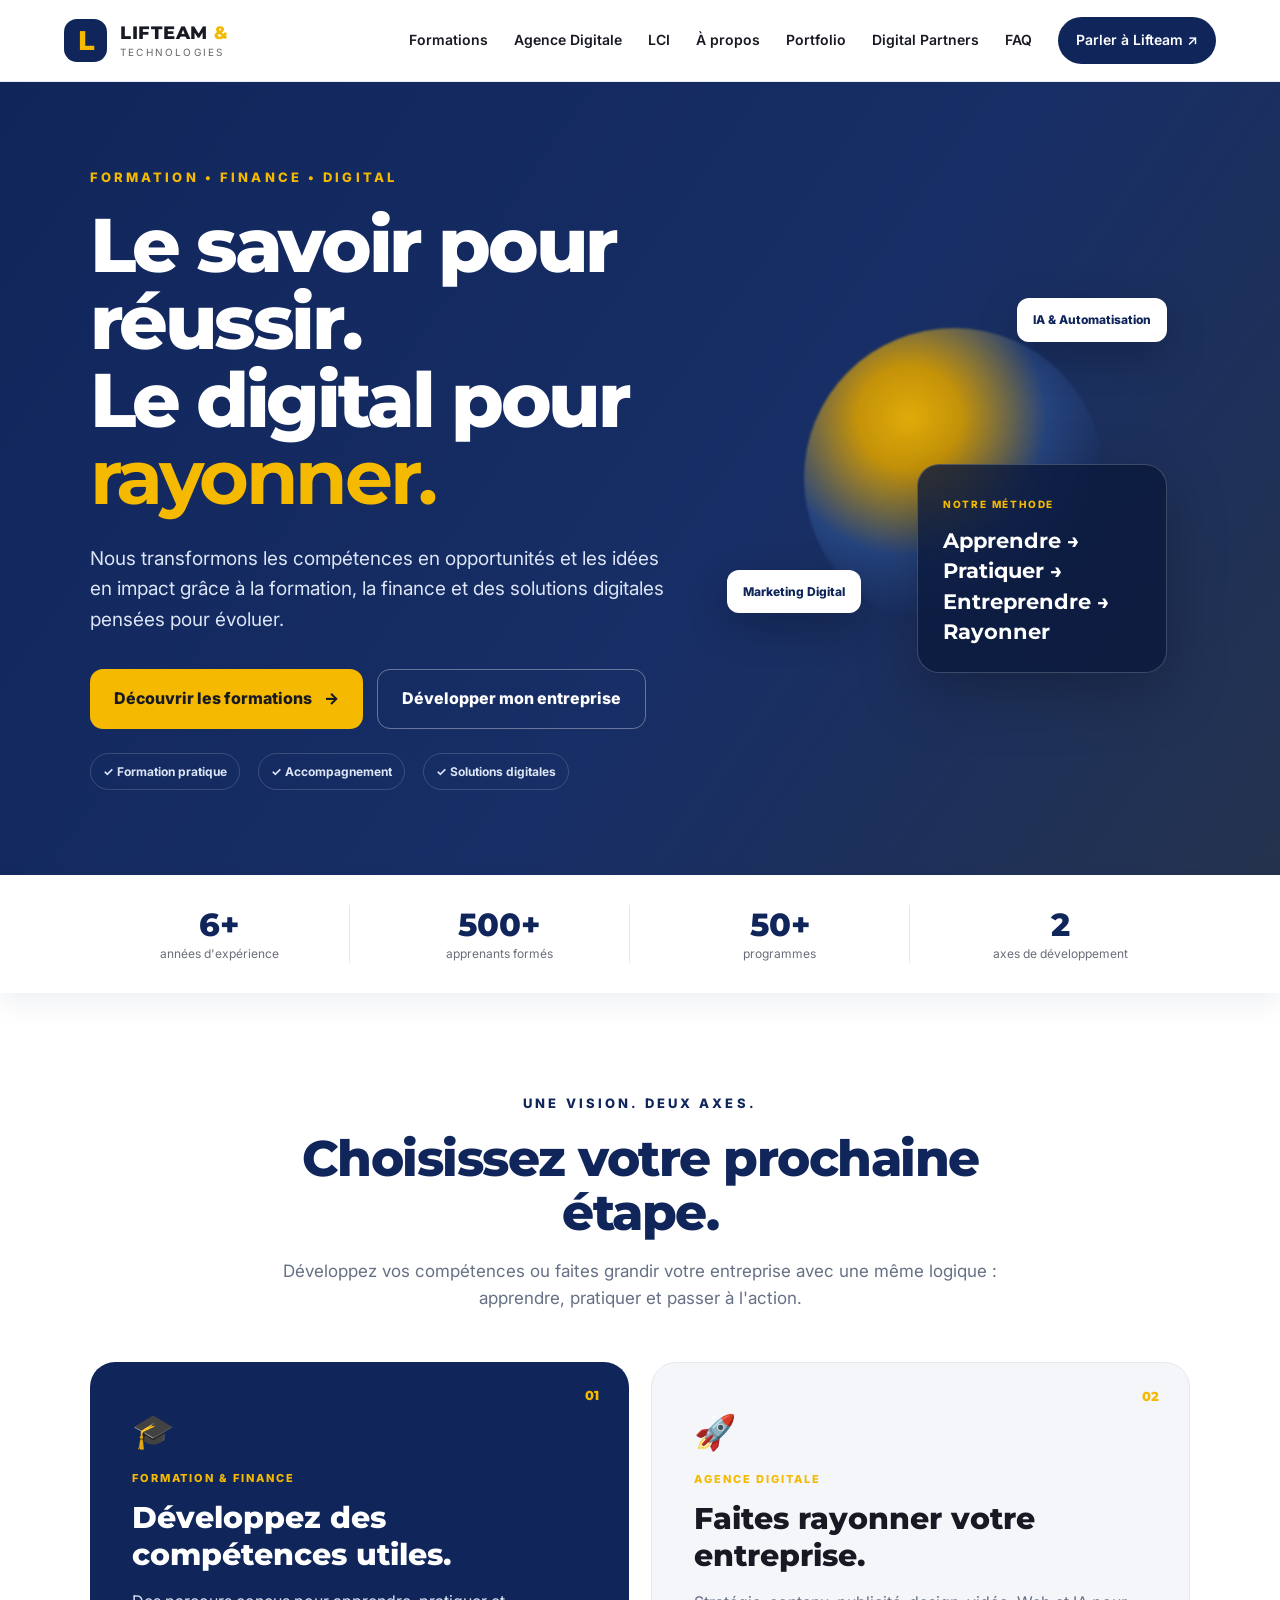
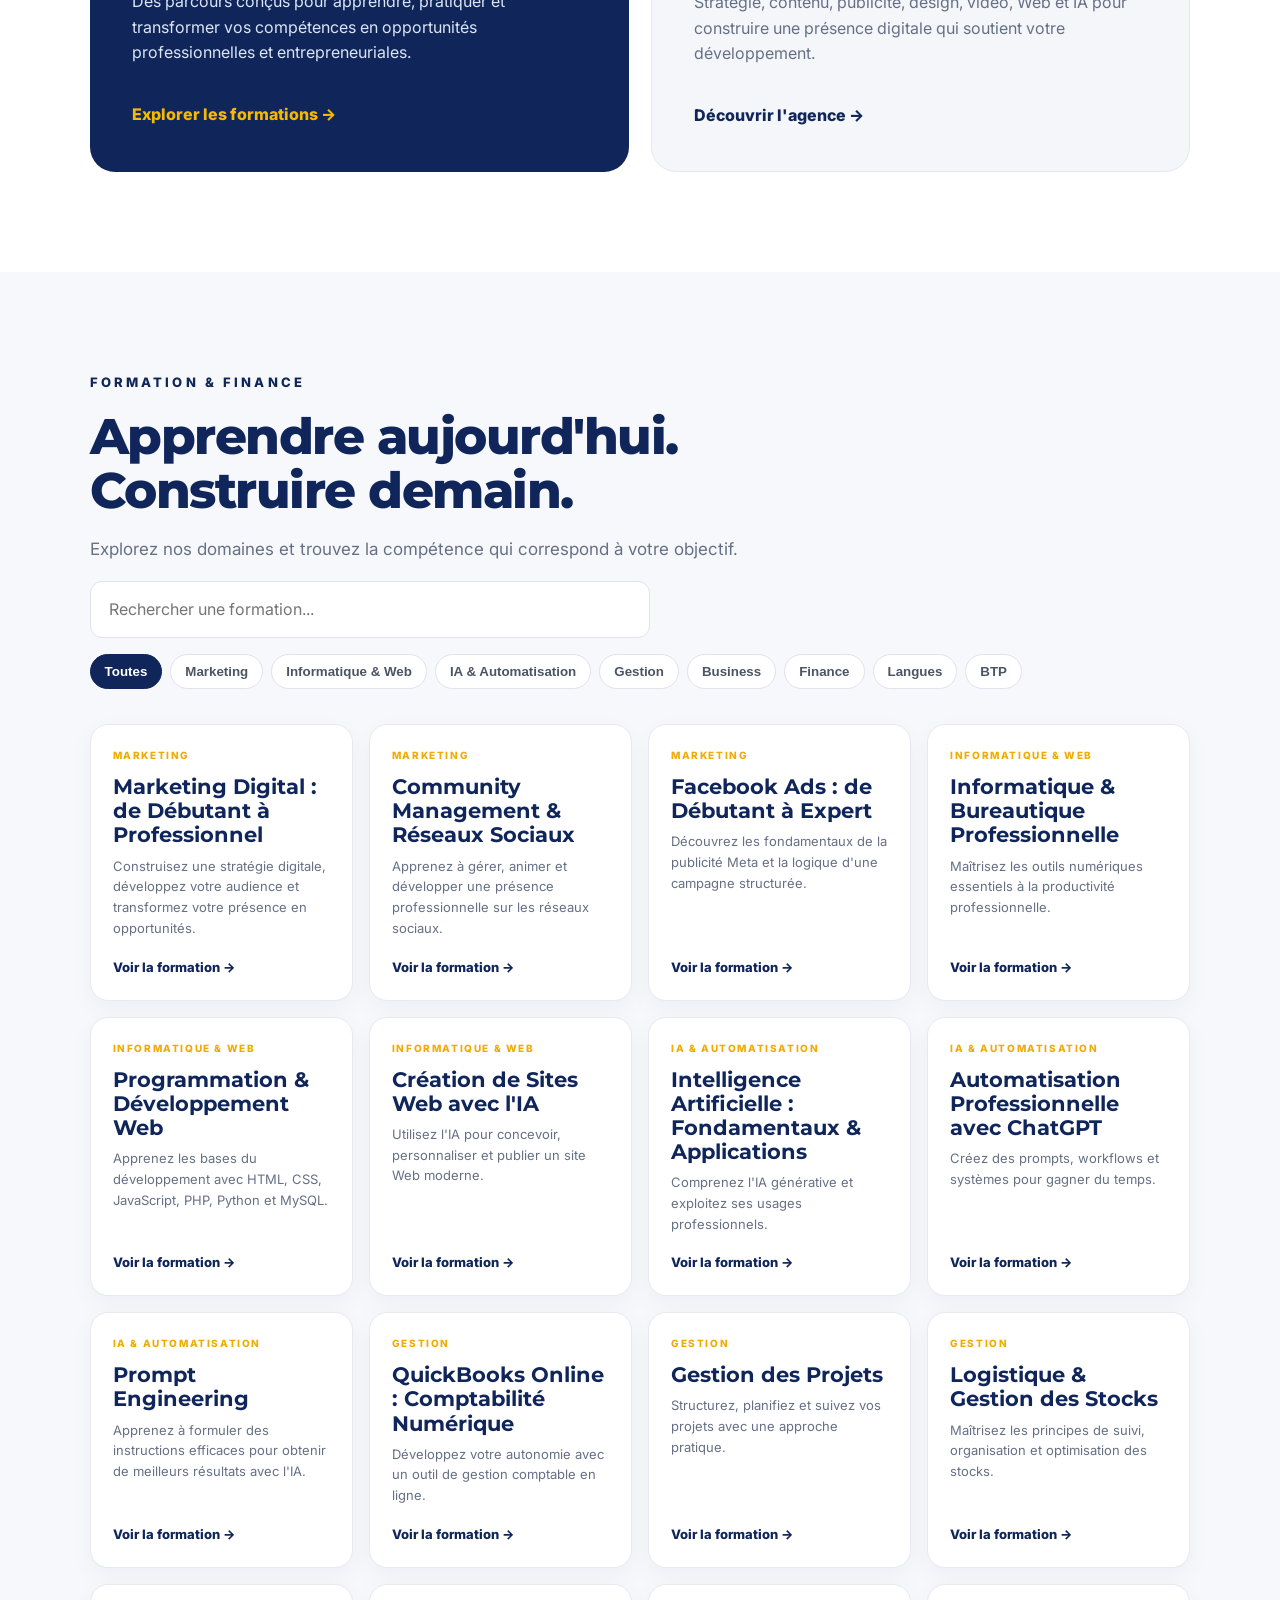
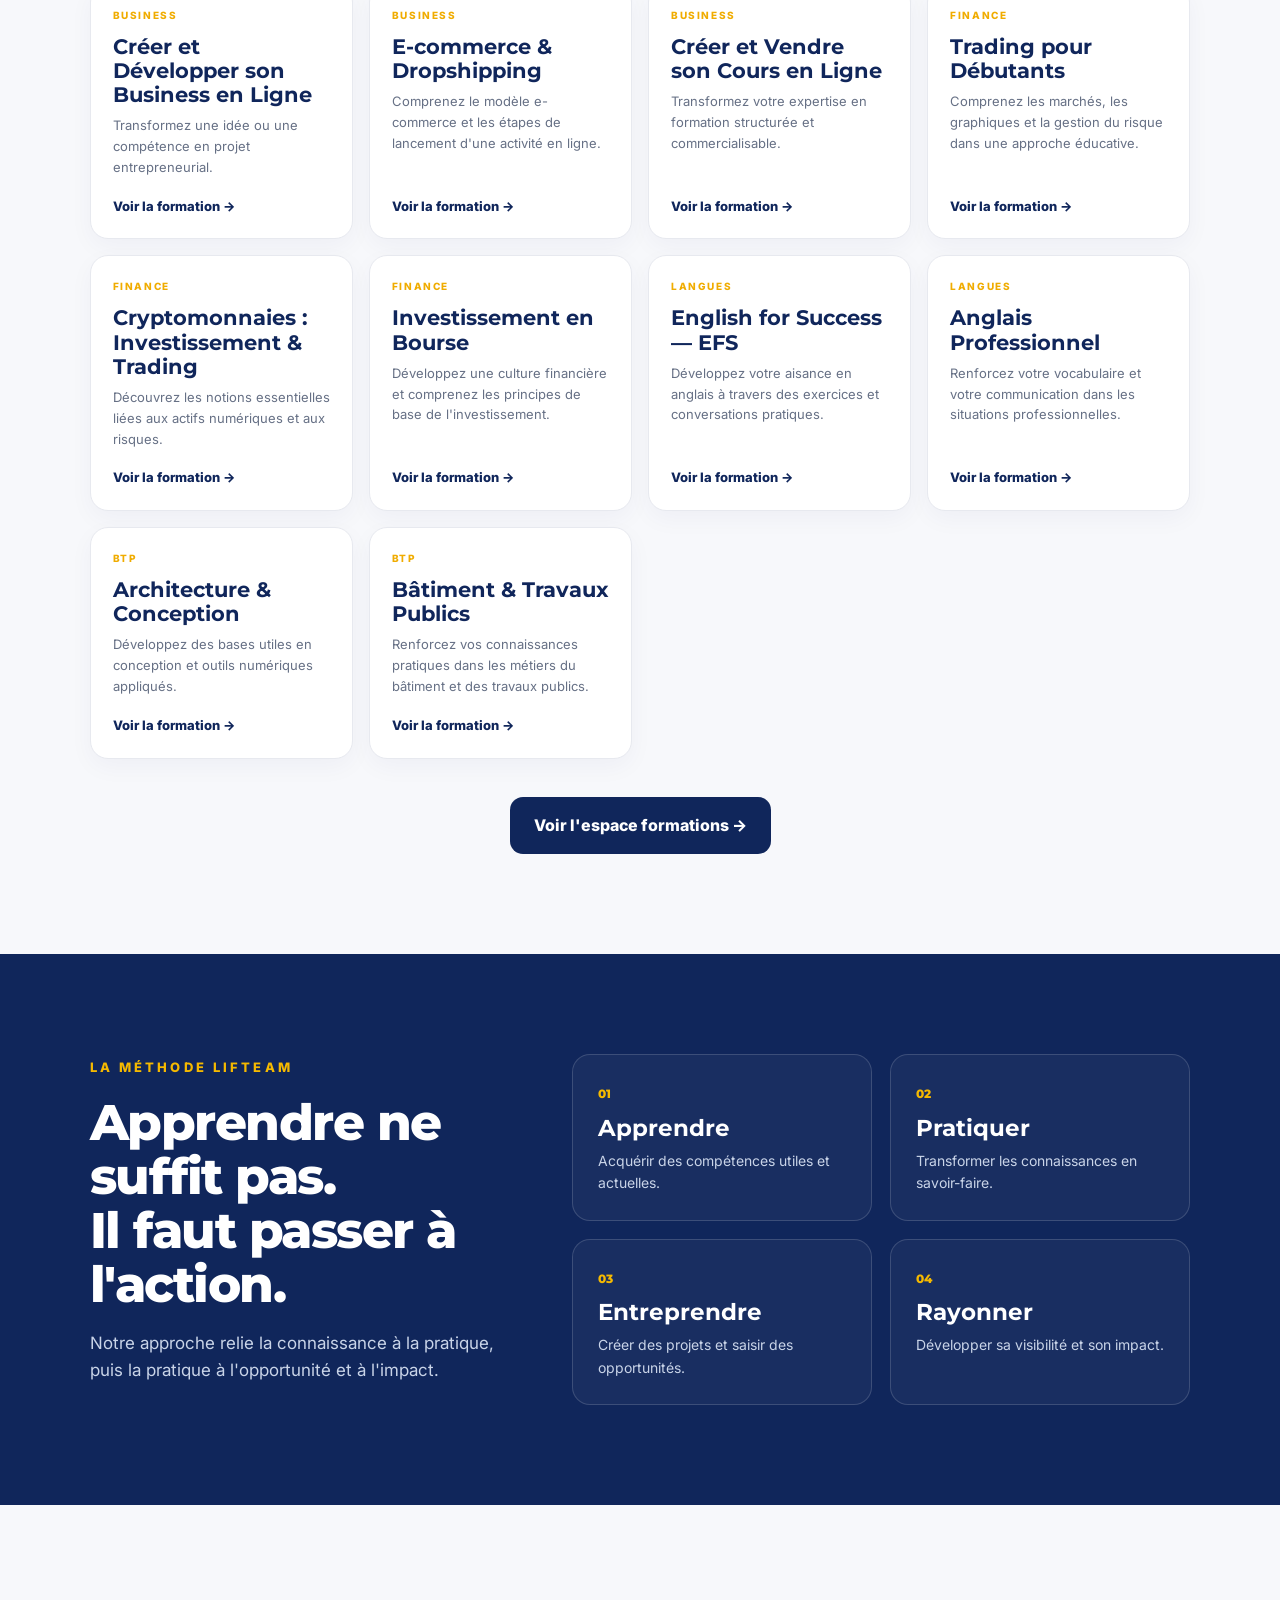
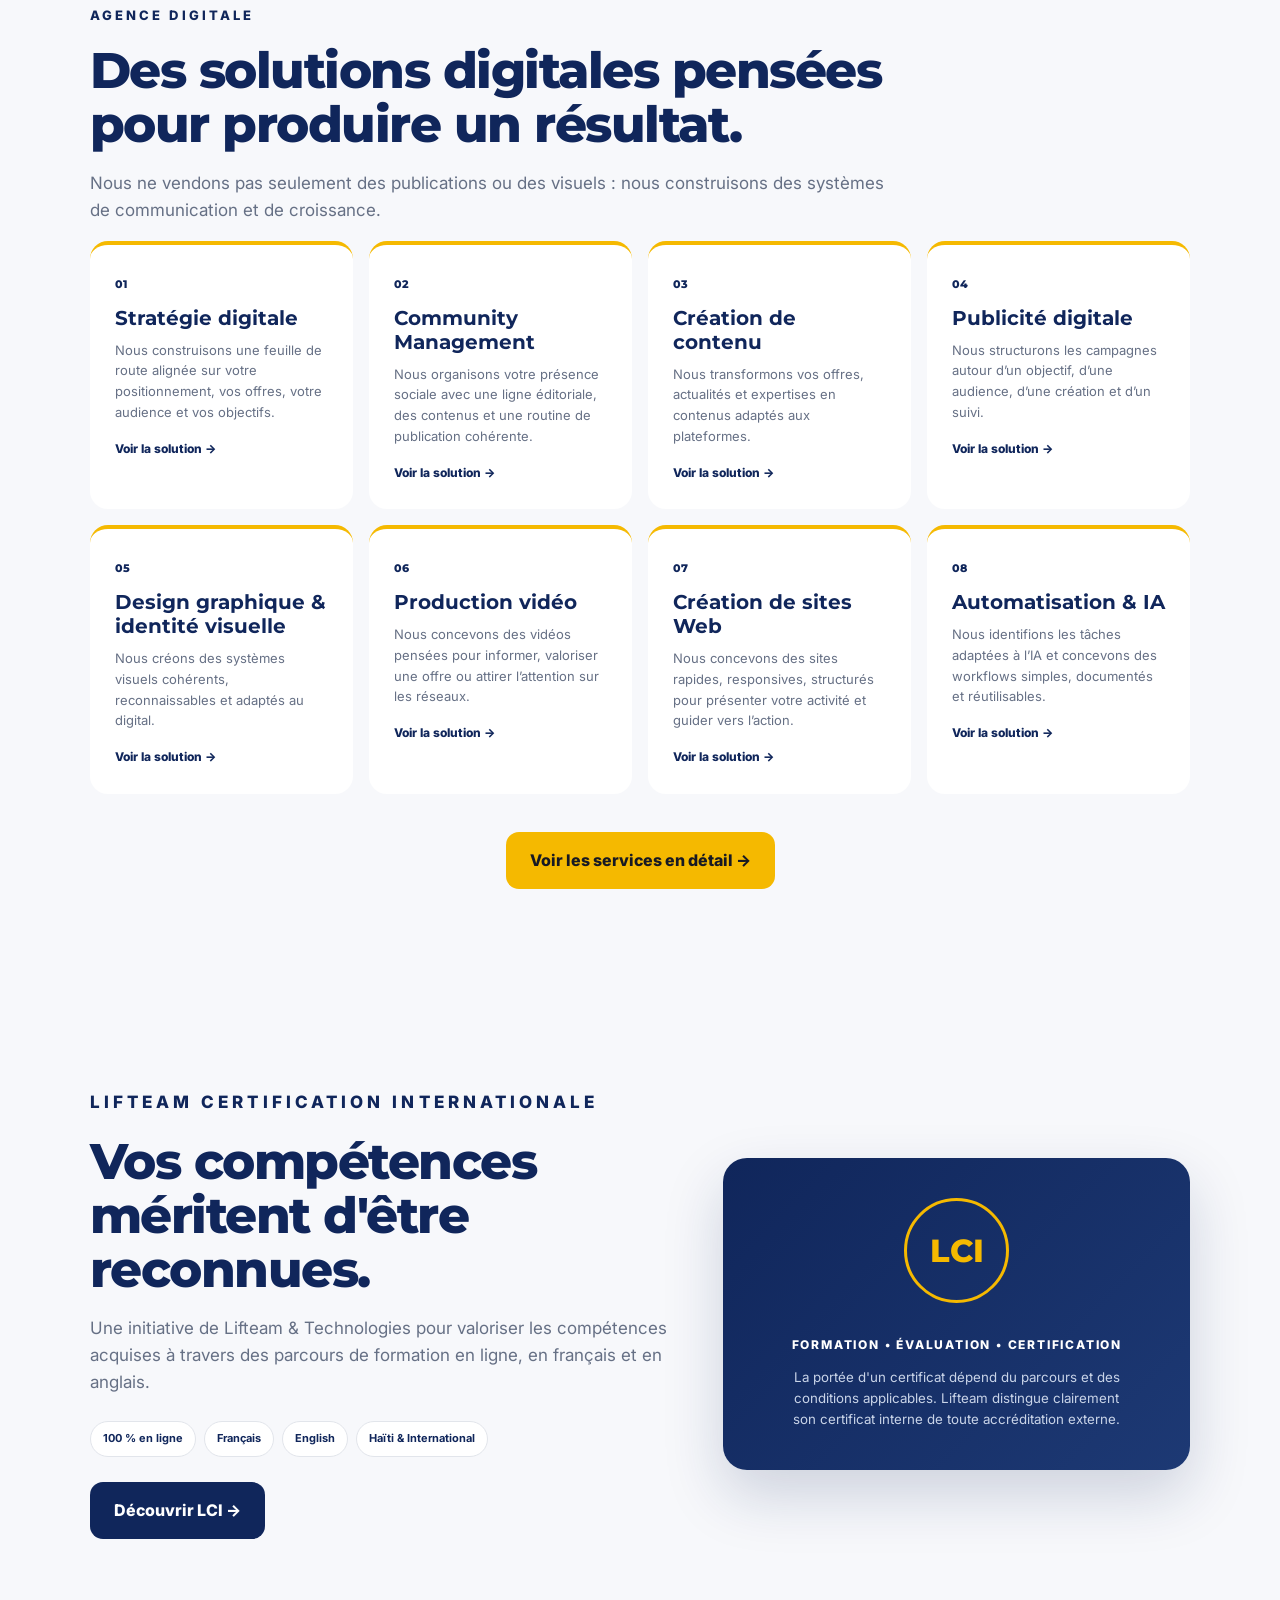
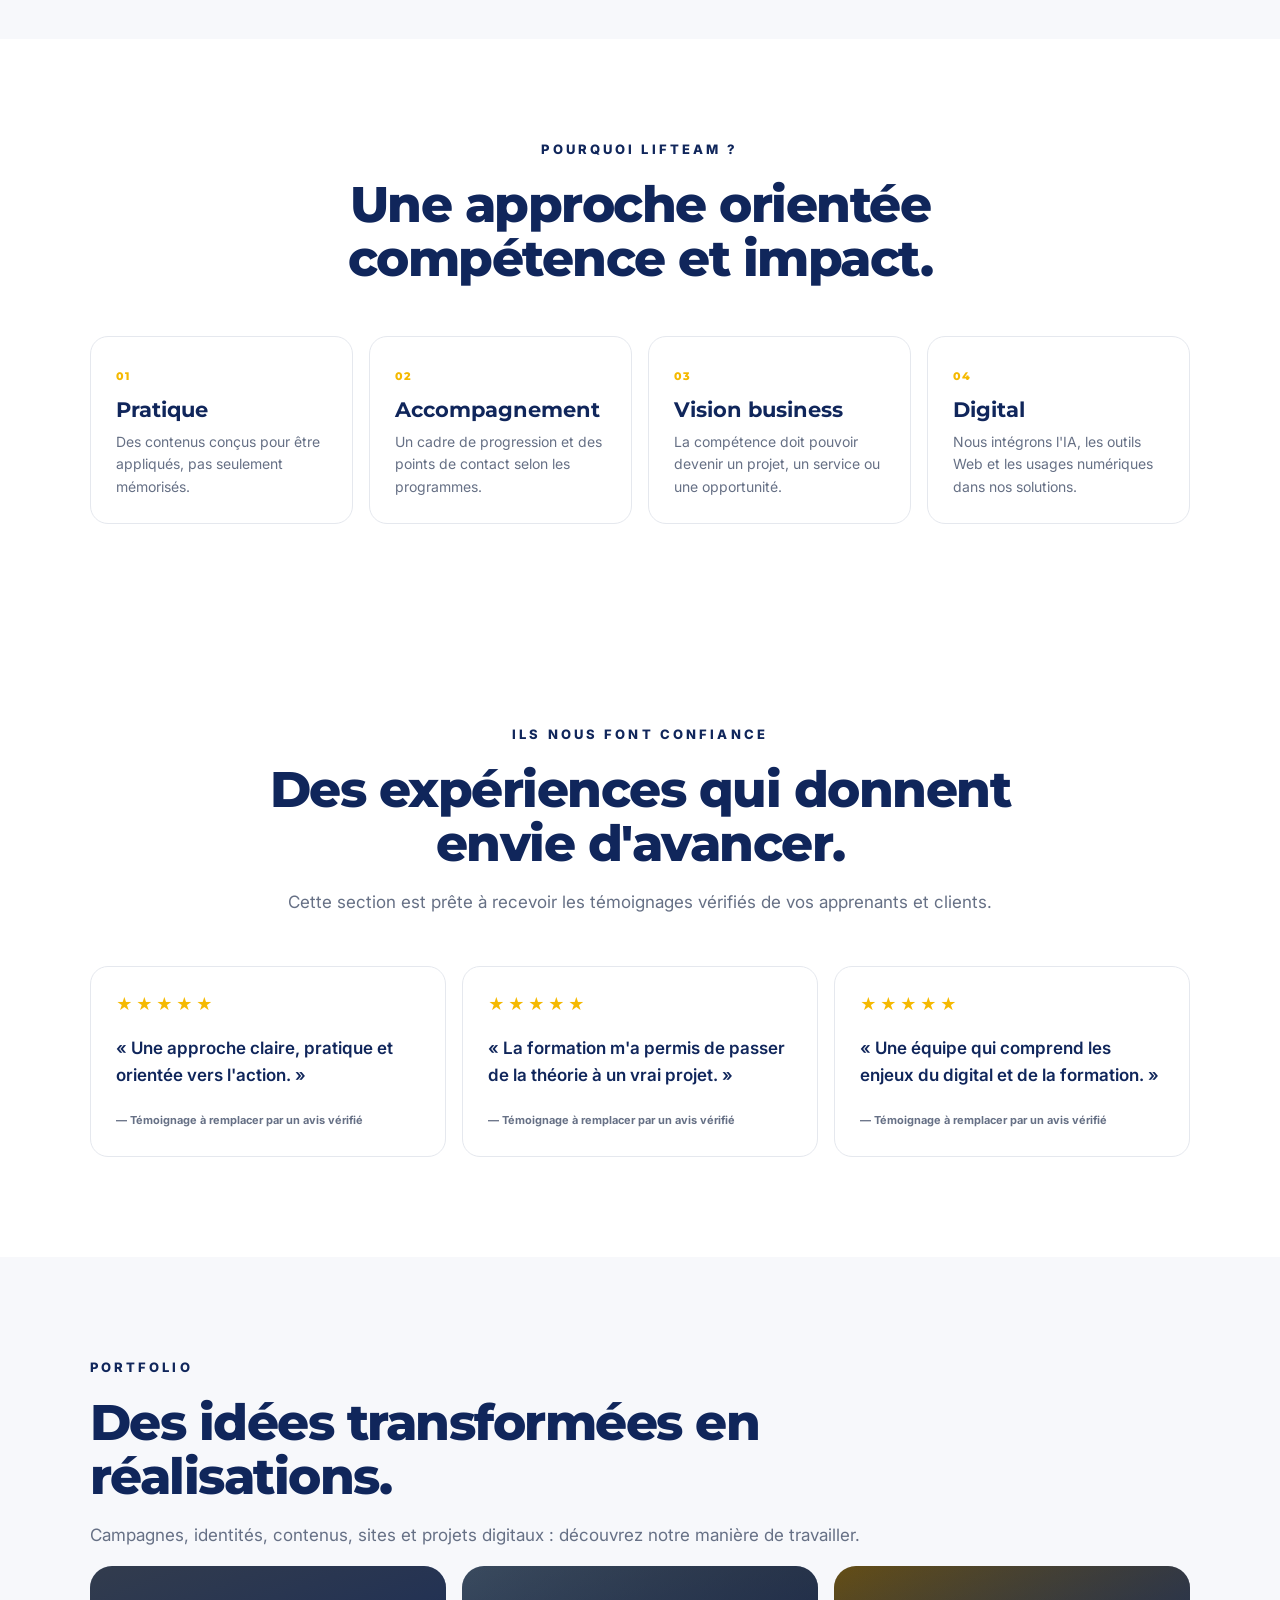
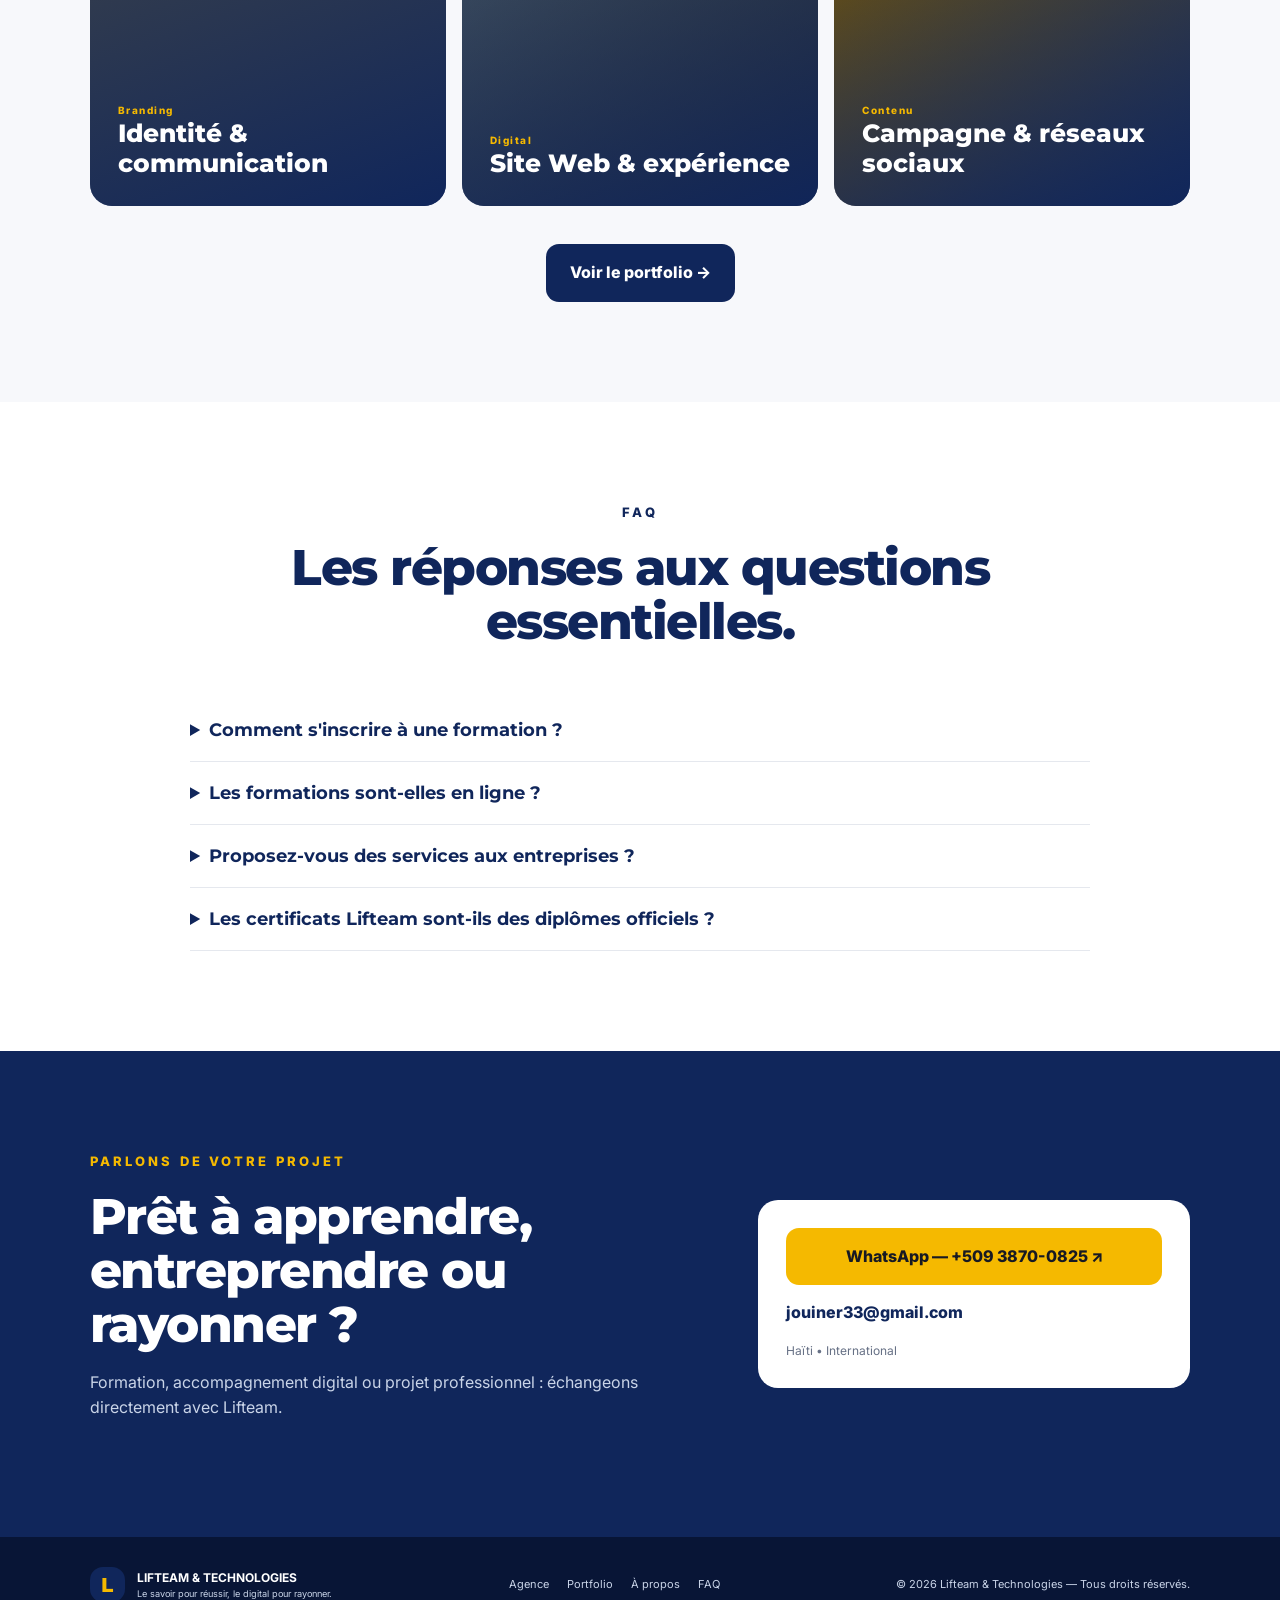
==== commit c036cec5: "Add files via upload" ====
--- a/index.html
+++ b/index.html
@@ -17,7 +17,7 @@
 </head>
 <body>
 <header class="site-header"><a class="brand" href="index.html"><span class="brand-mark">L</span><span><strong>LIFTEAM <em>&amp;</em></strong><small>TECHNOLOGIES</small></span></a>
-<nav class="desktop-nav"><a href="index.html#formations">Formations</a><a href="agence.html">Agence Digitale</a><a href="index.html#lci">LCI</a><a href="a-propos.html">À propos</a><a href="portfolio.html">Portfolio</a><a href="index.html#faq">FAQ</a><a class="nav-cta" href="index.html#contact">Parler à Lifteam ↗</a></nav><button class="menu-btn" aria-label="Ouvrir le menu" aria-expanded="false">☰</button></header>
+<nav class="desktop-nav"><a href="index.html#formations">Formations</a><a href="agence.html">Agence Digitale</a><a href="index.html#lci">LCI</a><a href="a-propos.html">À propos</a><a href="portfolio.html">Portfolio</a><a href="digital-partners.html">Digital Partners</a><a href="index.html#faq">FAQ</a><a class="nav-cta" href="index.html#contact">Parler à Lifteam ↗</a></nav><button class="menu-btn" aria-label="Ouvrir le menu" aria-expanded="false">☰</button></header>
 <main>
 <section class="hero" id="accueil"><div class="hero-copy"><p class="eyebrow">FORMATION • FINANCE • DIGITAL</p><h1>Le savoir pour <span>réussir.</span><br>Le digital pour <b>rayonner.</b></h1><p class="lead">Nous transformons les compétences en opportunités et les idées en impact grâce à la formation, la finance et des solutions digitales pensées pour évoluer.</p><div class="actions"><a class="btn btn-gold" href="#formations">Découvrir les formations <span>→</span></a><a class="btn btn-outline" href="agence.html">Développer mon entreprise</a></div><div class="trust-row"><span>✓ Formation pratique</span><span>✓ Accompagnement</span><span>✓ Solutions digitales</span></div></div><div class="hero-card"><div class="orb"></div><div class="floating-card fc1">IA &amp; Automatisation</div><div class="floating-card fc2">Marketing Digital</div><div class="hero-panel"><span>NOTRE MÉTHODE</span><strong>Apprendre →<br>Pratiquer →<br>Entreprendre →<br>Rayonner</strong></div></div></section>
 <section class="stats"><div><strong>6+</strong><span>années d'expérience</span></div><div><strong>500+</strong><span>apprenants formés</span></div><div><strong>50+</strong><span>programmes</span></div><div><strong>2</strong><span>axes de développement</span></div></section>
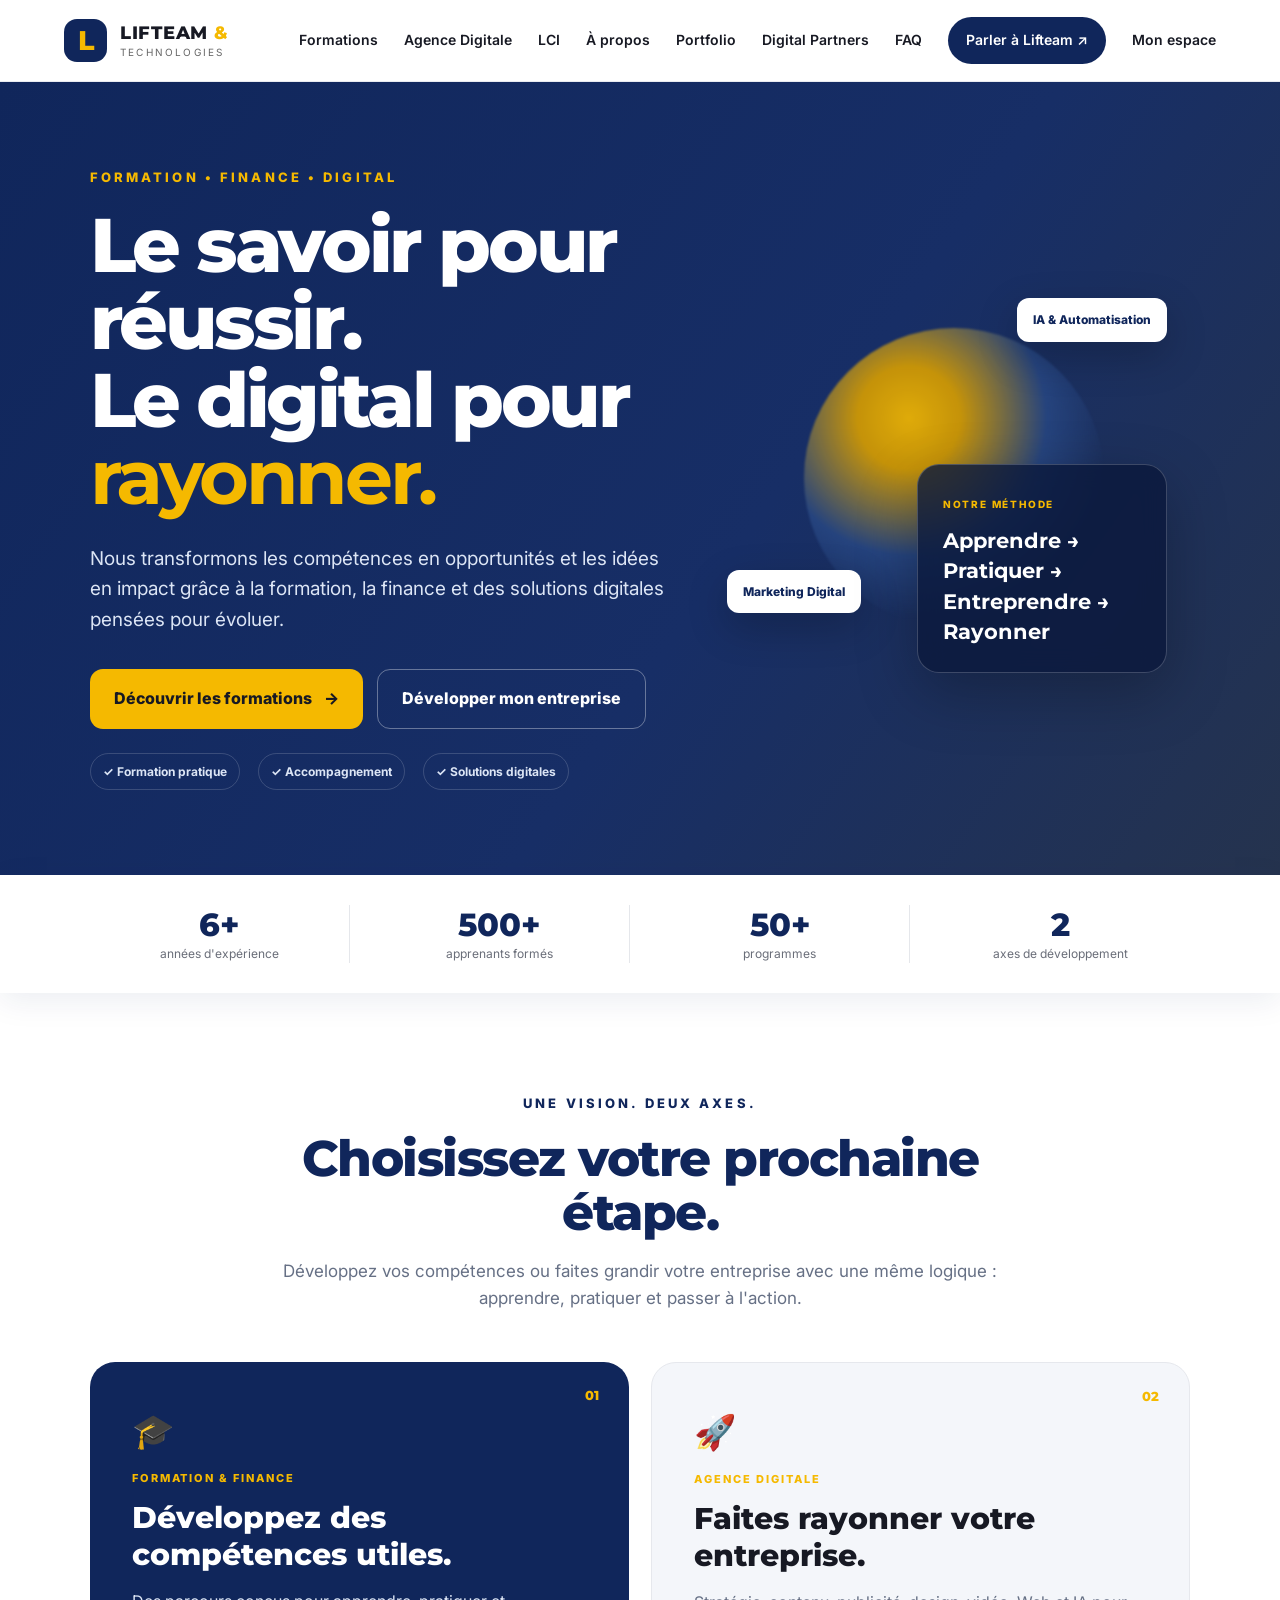
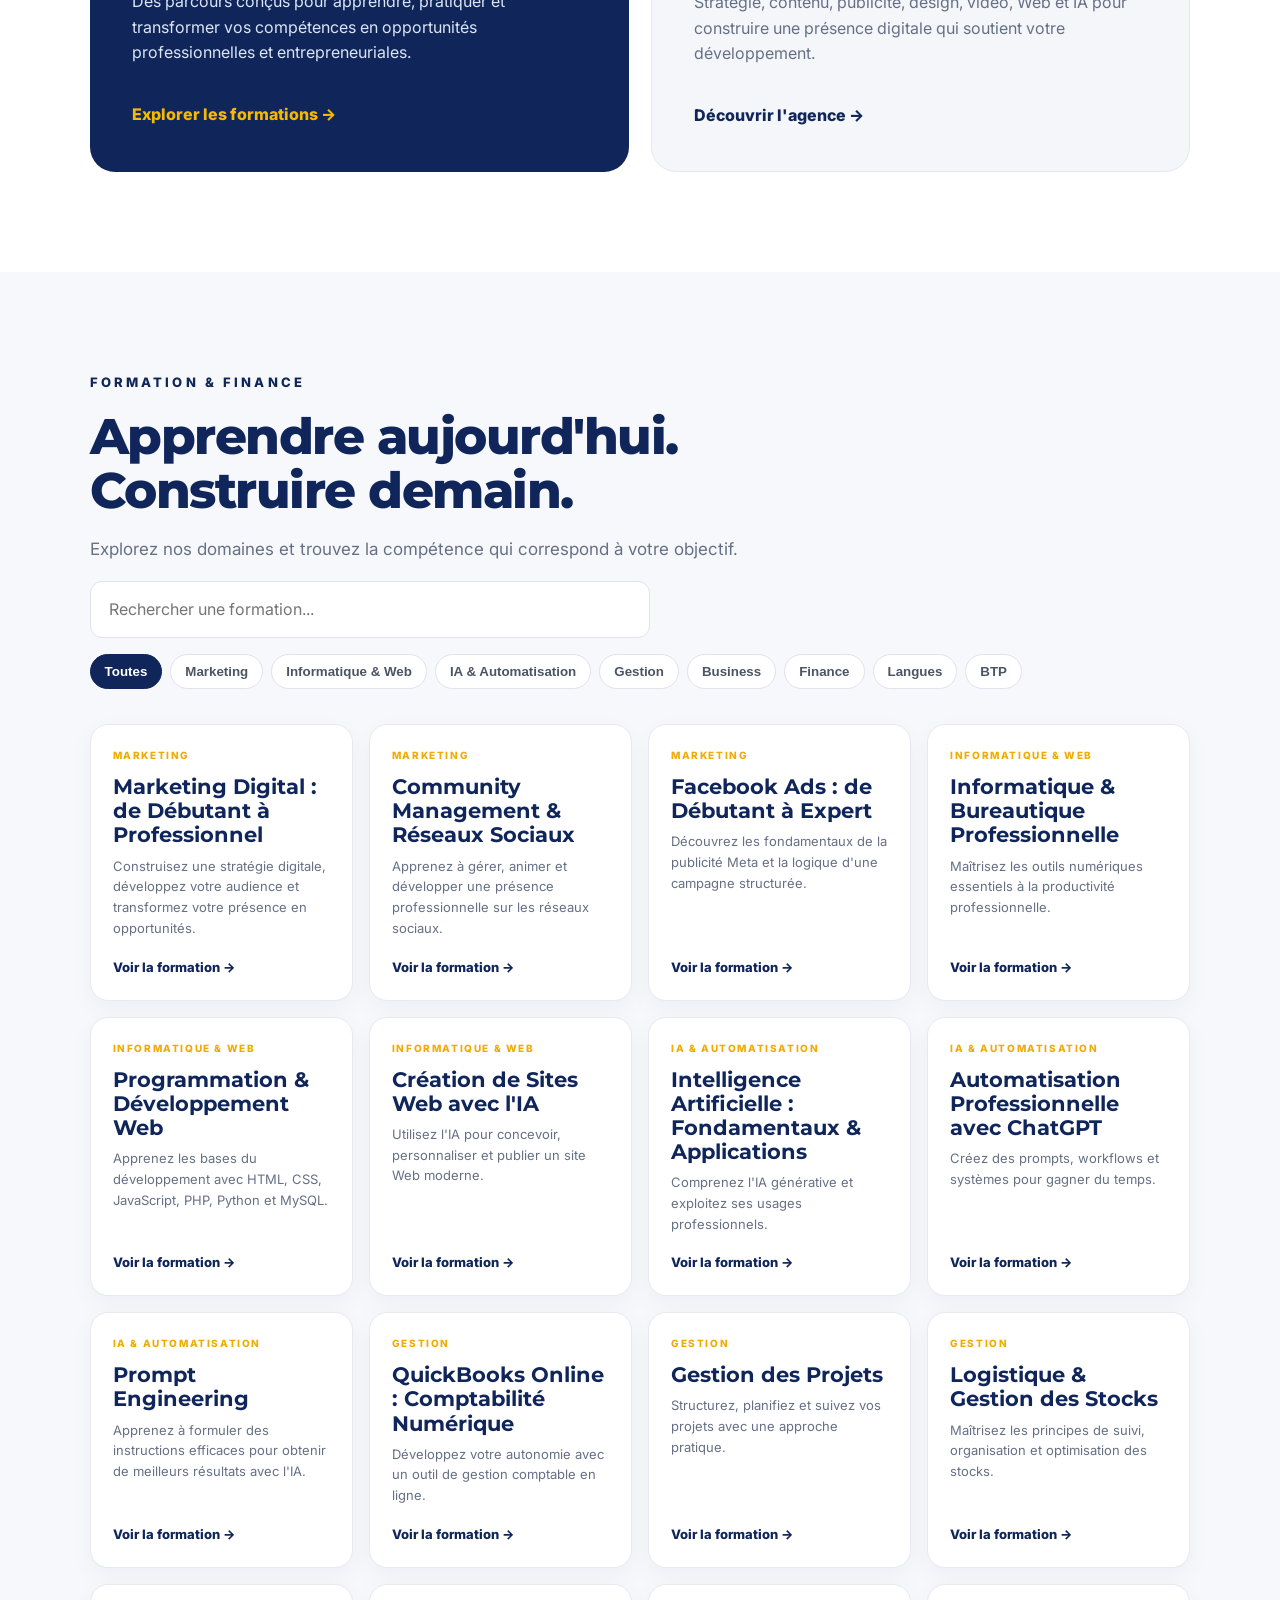
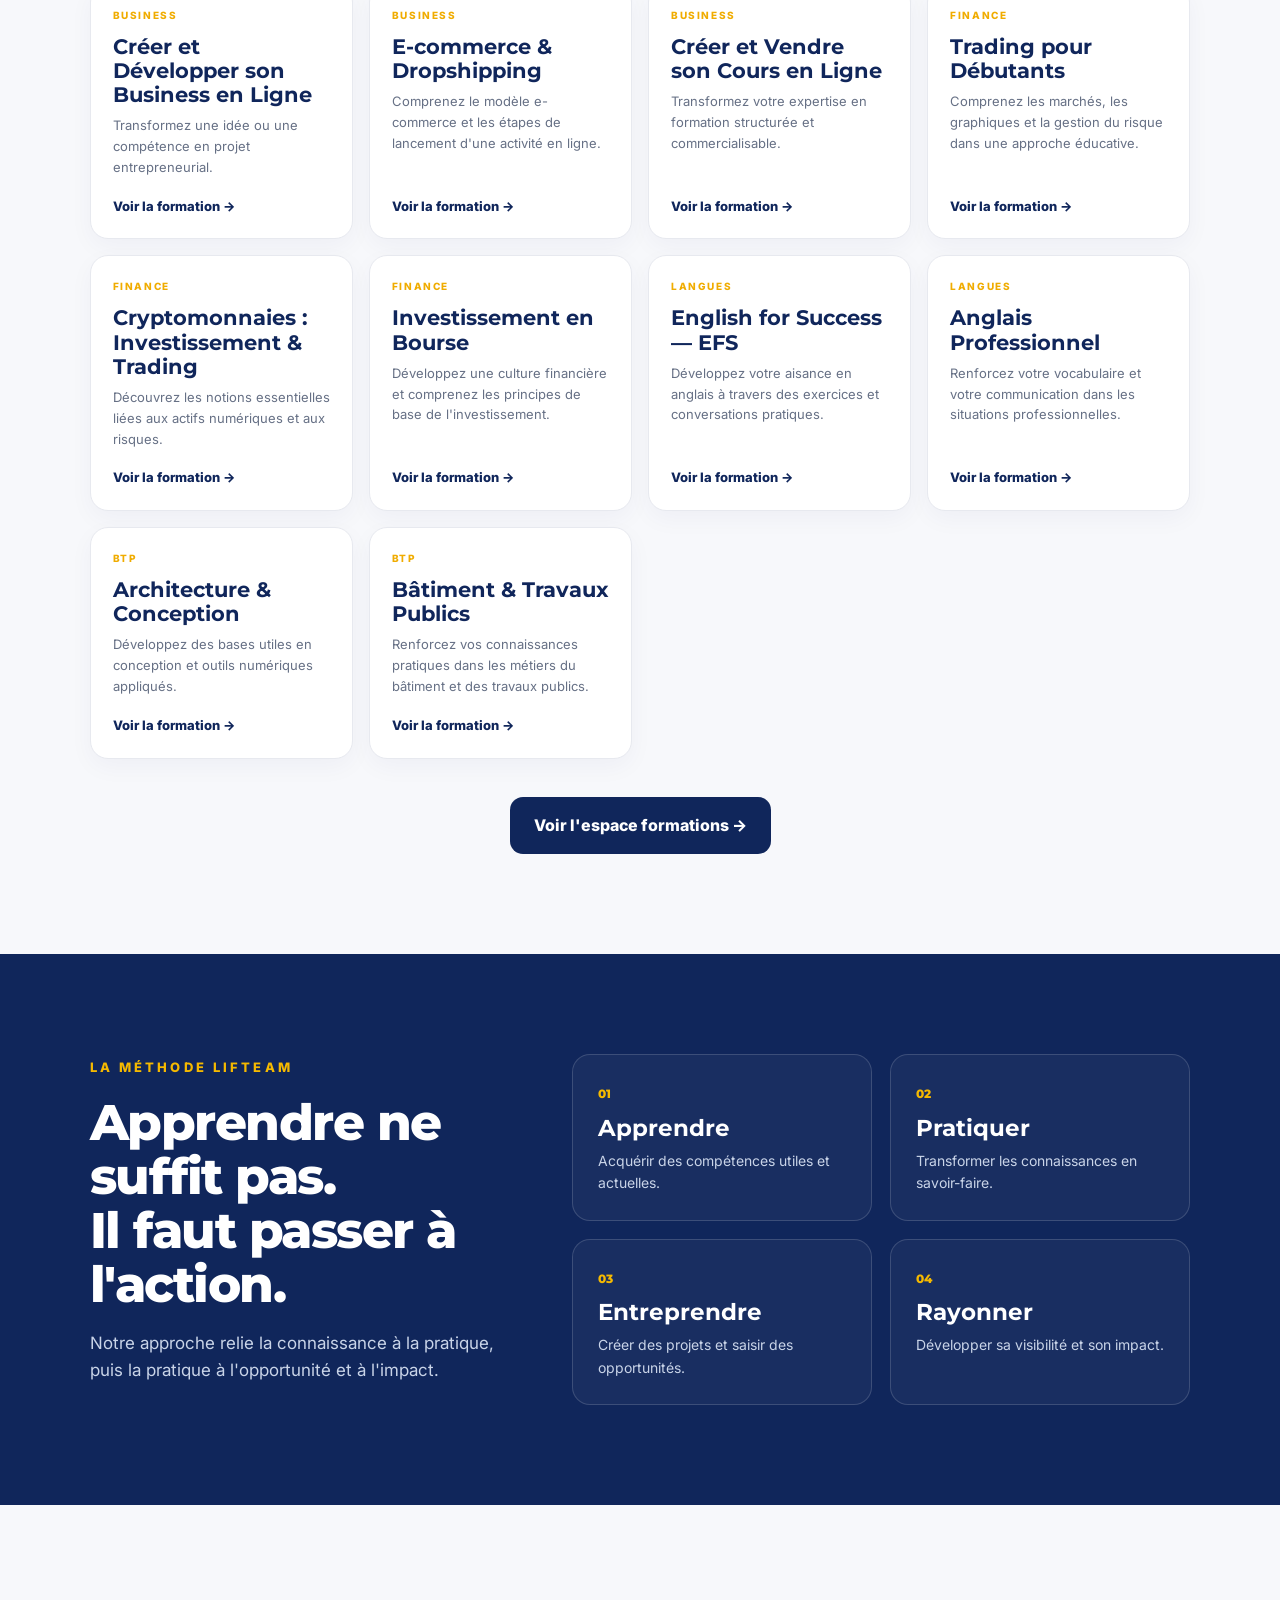
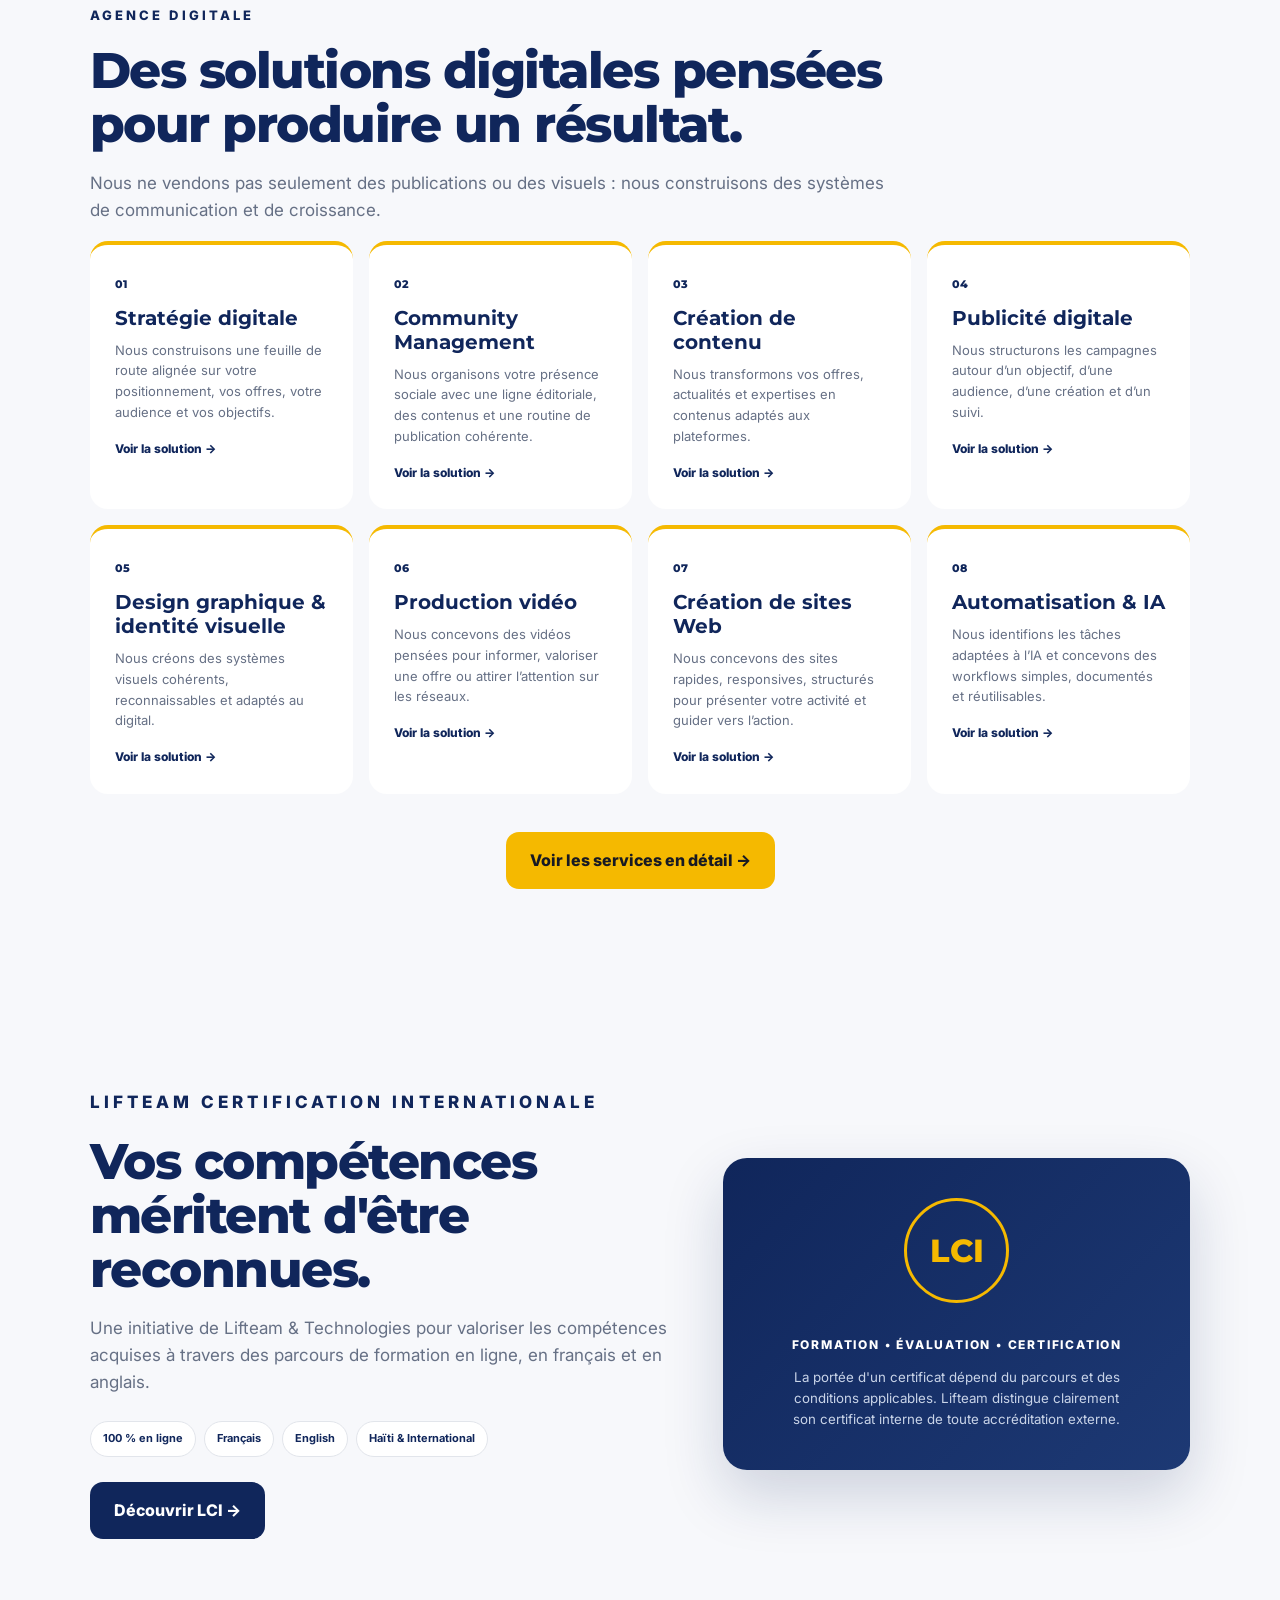
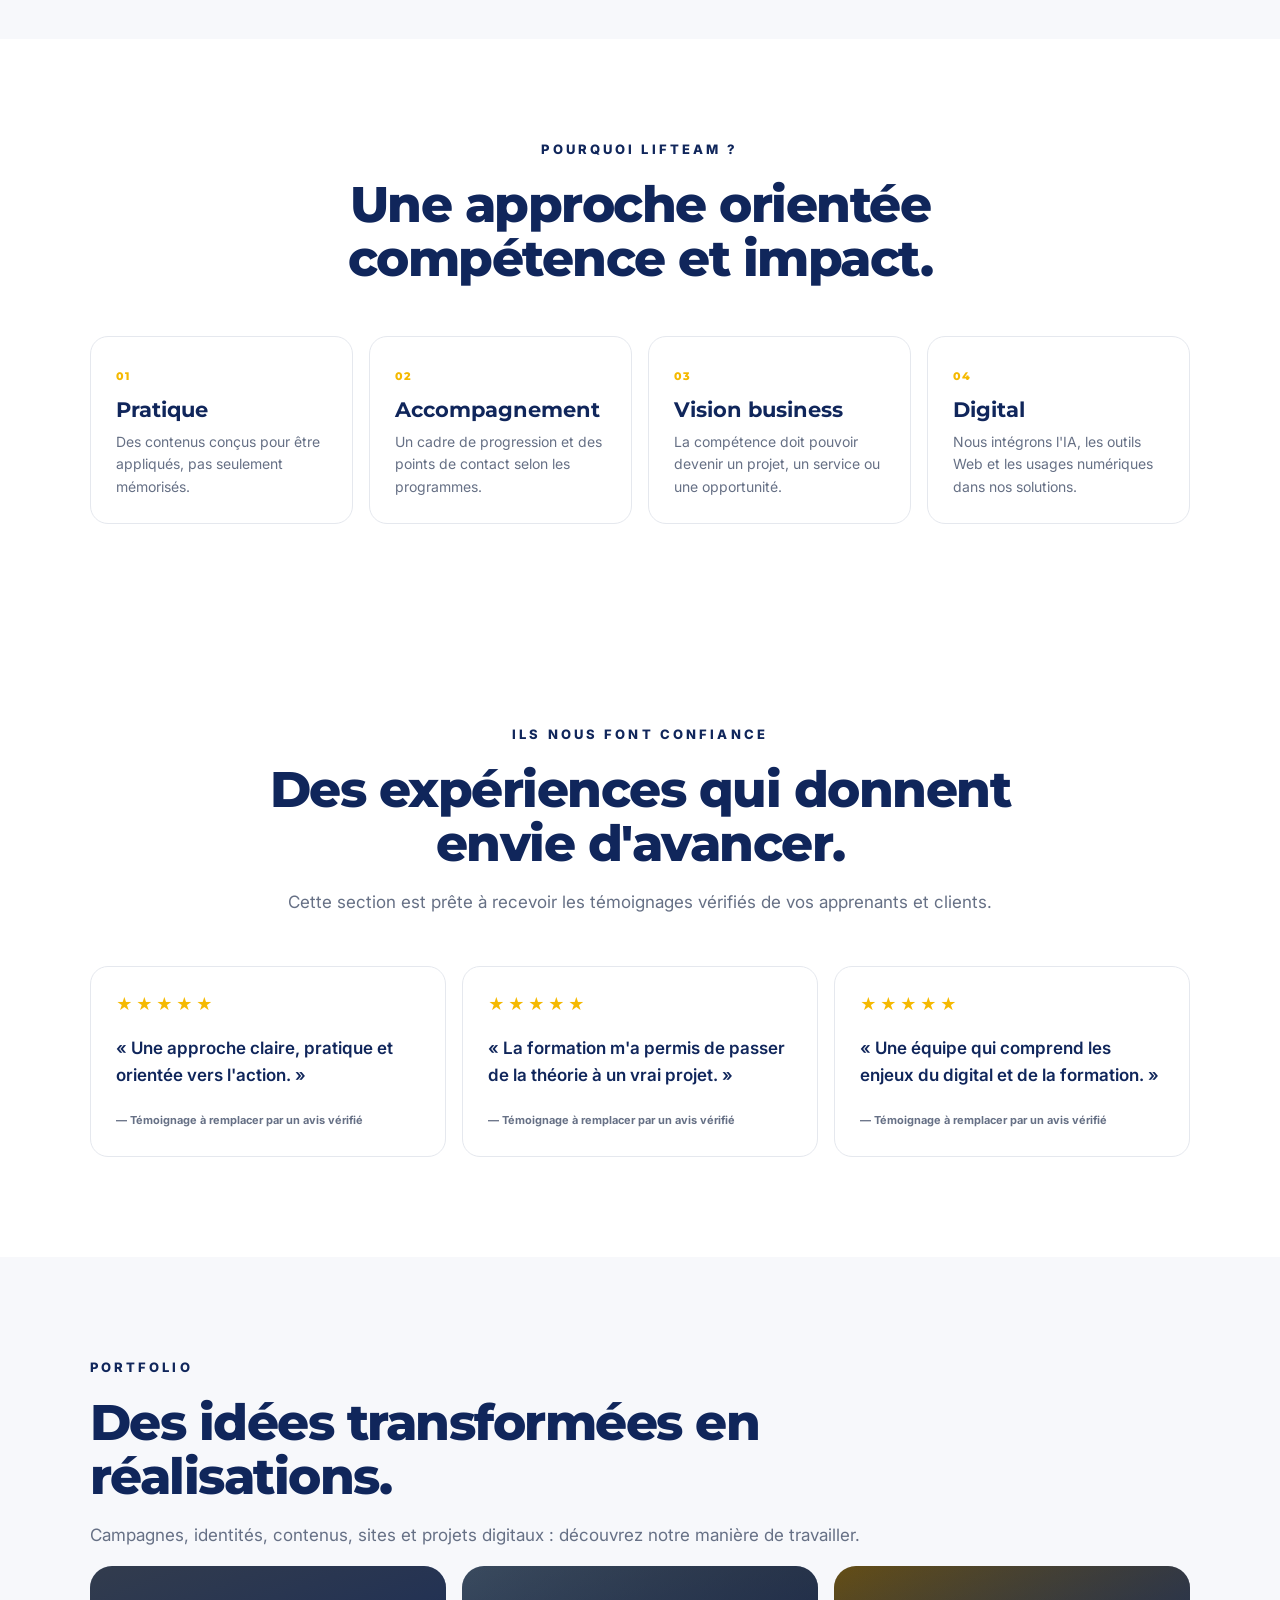
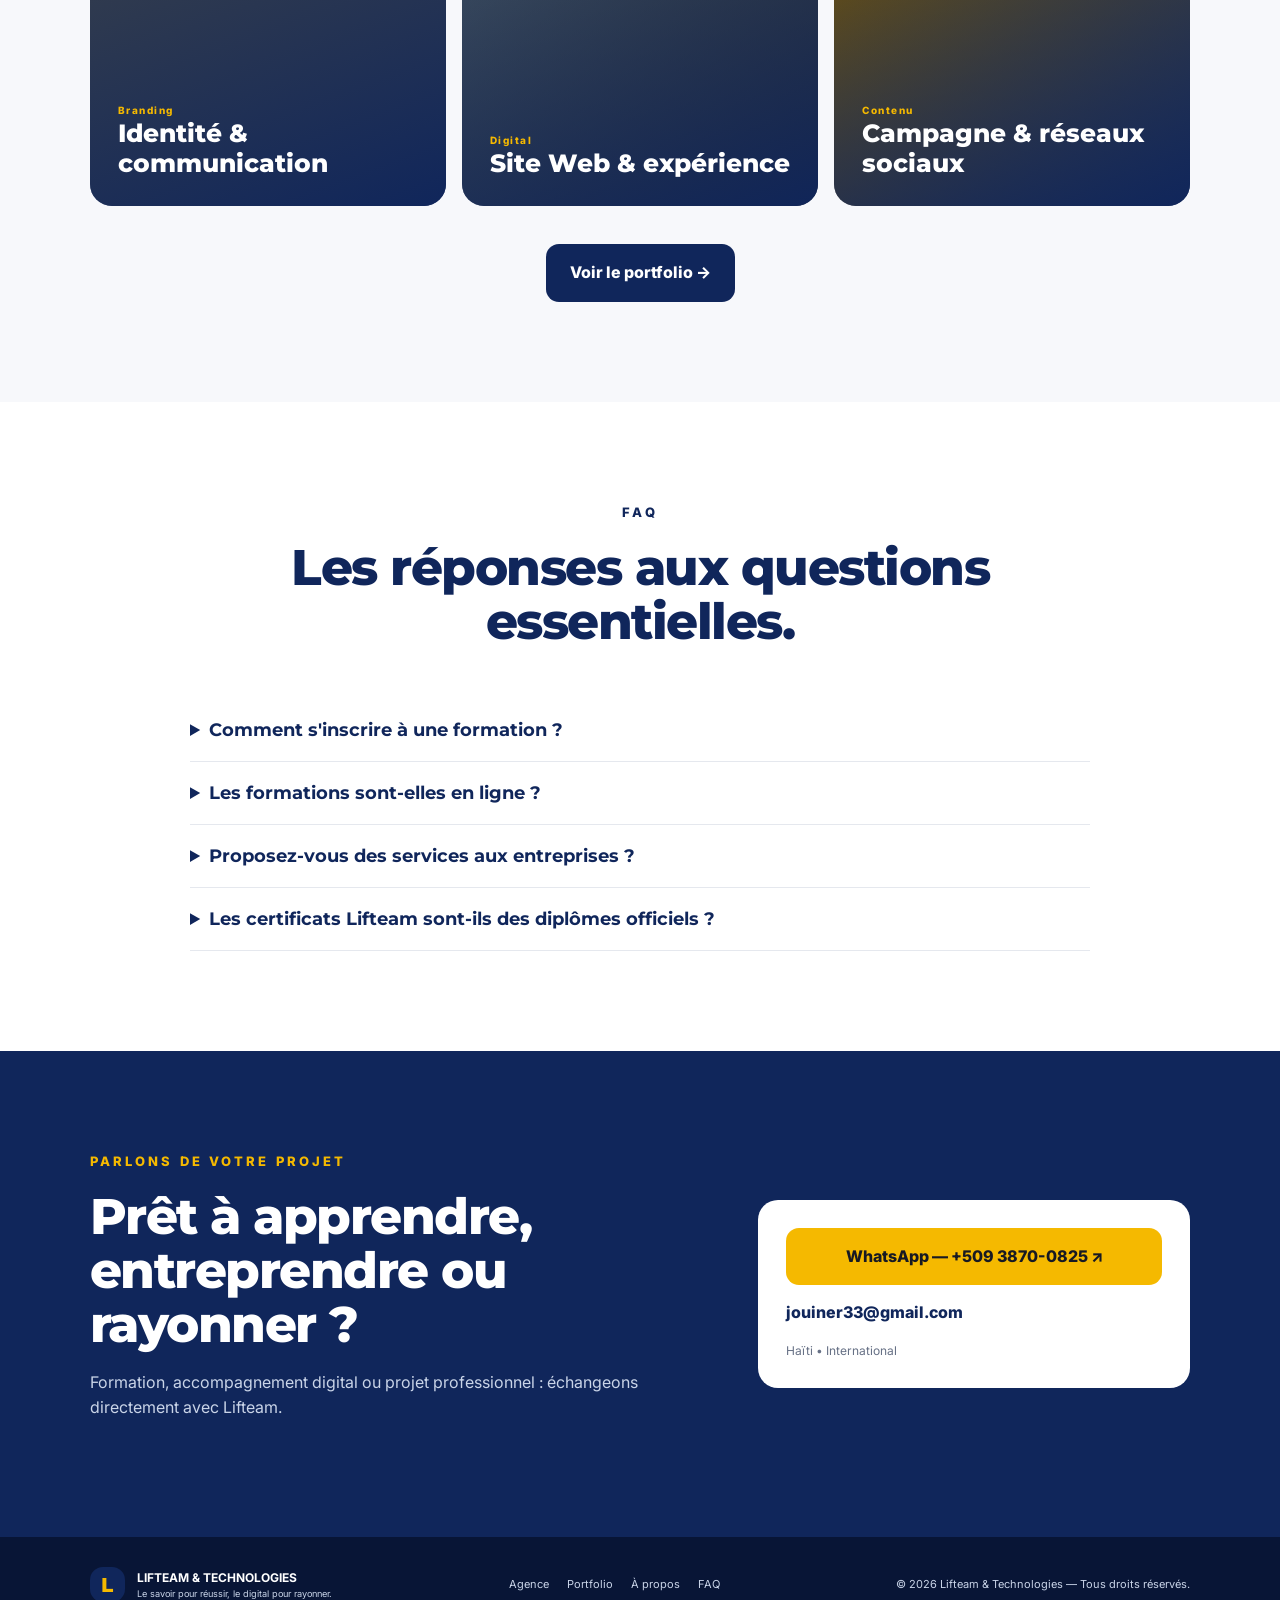
==== commit 25c6f51b: "Add files via upload" ====
--- a/index.html
+++ b/index.html
@@ -17,7 +17,7 @@
 </head>
 <body>
 <header class="site-header"><a class="brand" href="index.html"><span class="brand-mark">L</span><span><strong>LIFTEAM <em>&amp;</em></strong><small>TECHNOLOGIES</small></span></a>
-<nav class="desktop-nav"><a href="index.html#formations">Formations</a><a href="agence.html">Agence Digitale</a><a href="index.html#lci">LCI</a><a href="a-propos.html">À propos</a><a href="portfolio.html">Portfolio</a><a href="digital-partners.html">Digital Partners</a><a href="index.html#faq">FAQ</a><a class="nav-cta" href="index.html#contact">Parler à Lifteam ↗</a></nav><button class="menu-btn" aria-label="Ouvrir le menu" aria-expanded="false">☰</button></header>
+<nav class="desktop-nav"><a href="index.html#formations">Formations</a><a href="agence.html">Agence Digitale</a><a href="index.html#lci">LCI</a><a href="a-propos.html">À propos</a><a href="portfolio.html">Portfolio</a><a href="digital-partners.html">Digital Partners</a><a href="index.html#faq">FAQ</a><a class="nav-cta" href="index.html#contact">Parler à Lifteam ↗</a><a href="auth.html">Mon espace</a></nav><button class="menu-btn" aria-label="Ouvrir le menu" aria-expanded="false">☰</button></header>
 <main>
 <section class="hero" id="accueil"><div class="hero-copy"><p class="eyebrow">FORMATION • FINANCE • DIGITAL</p><h1>Le savoir pour <span>réussir.</span><br>Le digital pour <b>rayonner.</b></h1><p class="lead">Nous transformons les compétences en opportunités et les idées en impact grâce à la formation, la finance et des solutions digitales pensées pour évoluer.</p><div class="actions"><a class="btn btn-gold" href="#formations">Découvrir les formations <span>→</span></a><a class="btn btn-outline" href="agence.html">Développer mon entreprise</a></div><div class="trust-row"><span>✓ Formation pratique</span><span>✓ Accompagnement</span><span>✓ Solutions digitales</span></div></div><div class="hero-card"><div class="orb"></div><div class="floating-card fc1">IA &amp; Automatisation</div><div class="floating-card fc2">Marketing Digital</div><div class="hero-panel"><span>NOTRE MÉTHODE</span><strong>Apprendre →<br>Pratiquer →<br>Entreprendre →<br>Rayonner</strong></div></div></section>
 <section class="stats"><div><strong>6+</strong><span>années d'expérience</span></div><div><strong>500+</strong><span>apprenants formés</span></div><div><strong>50+</strong><span>programmes</span></div><div><strong>2</strong><span>axes de développement</span></div></section>
@@ -33,4 +33,4 @@
 <section id="contact" class="contact section"><div><p class="eyebrow">PARLONS DE VOTRE PROJET</p><h2>Prêt à apprendre, entreprendre ou rayonner ?</h2><p>Formation, accompagnement digital ou projet professionnel : échangeons directement avec Lifteam.</p></div><div class="contact-card"><a class="btn btn-gold full" href="https://wa.me/50938700825" target="_blank" rel="noopener">WhatsApp — +509 3870-0825 ↗</a><a class="email-link" href="mailto:jouiner33@gmail.com">jouiner33@gmail.com</a><span>Haïti • International</span></div></section>
 </main>
 <footer><div class="footer-brand"><span class="brand-mark">L</span><div><strong>LIFTEAM &amp; TECHNOLOGIES</strong><small>Le savoir pour réussir, le digital pour rayonner.</small></div></div><div class="footer-links"><a href="agence.html">Agence</a><a href="portfolio.html">Portfolio</a><a href="a-propos.html">À propos</a><a href="#faq">FAQ</a></div><p>© 2026 Lifteam &amp; Technologies — Tous droits réservés.</p></footer>
-<script src="script.js"></script></body></html>
+<script src="script.js"></script><script src="referral.js"></script></body></html>
